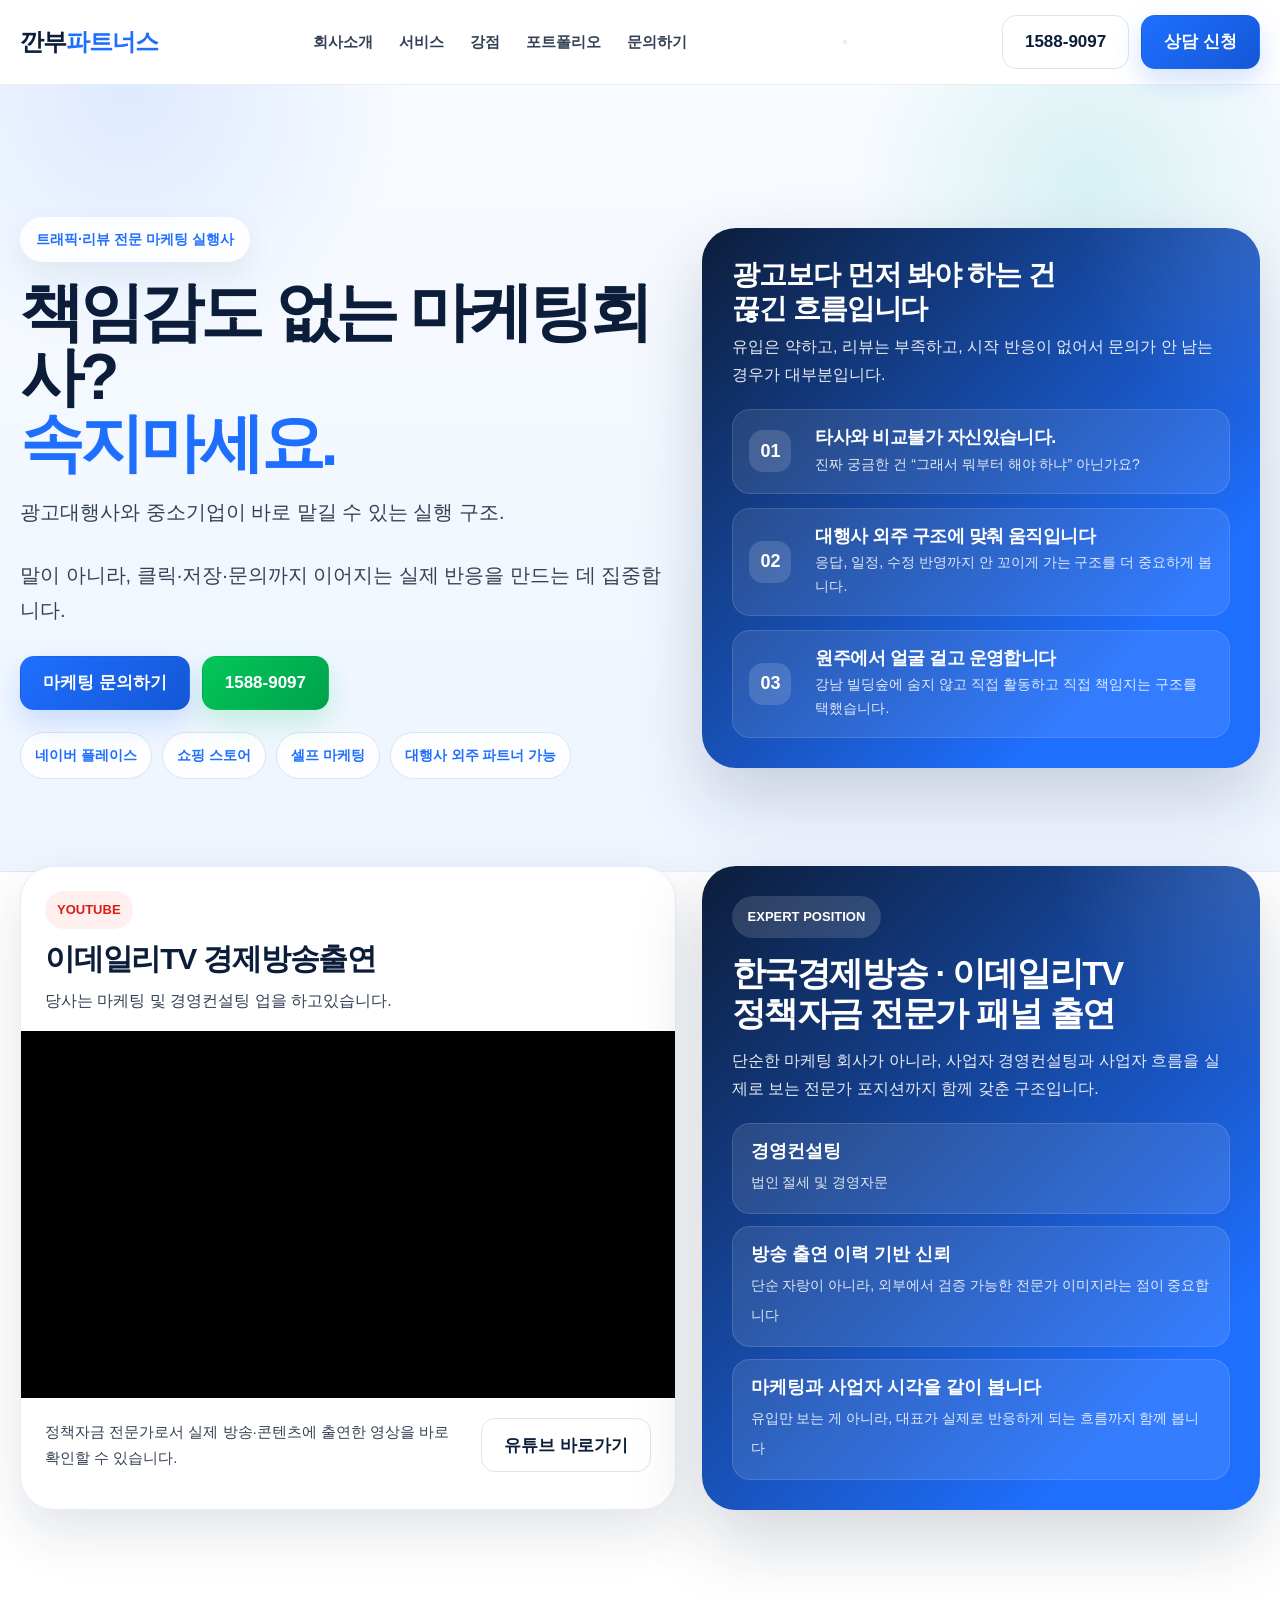
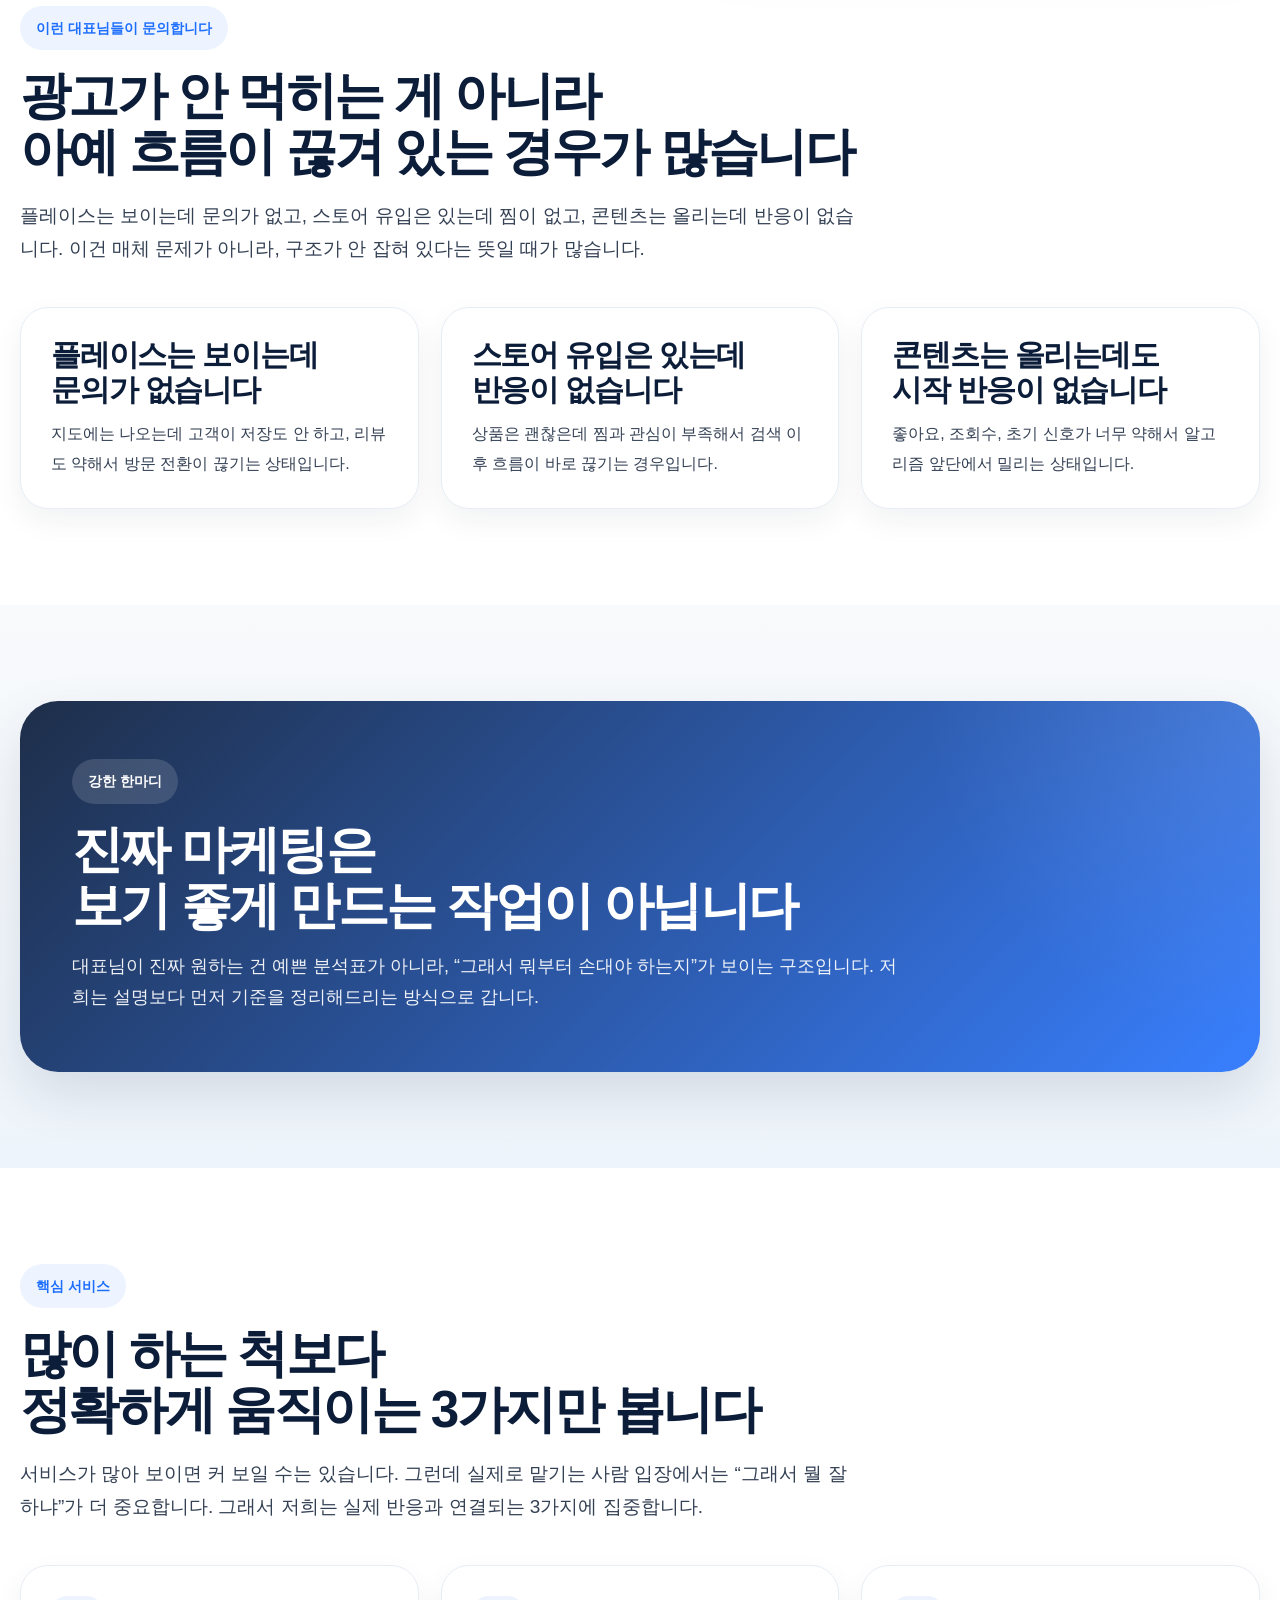
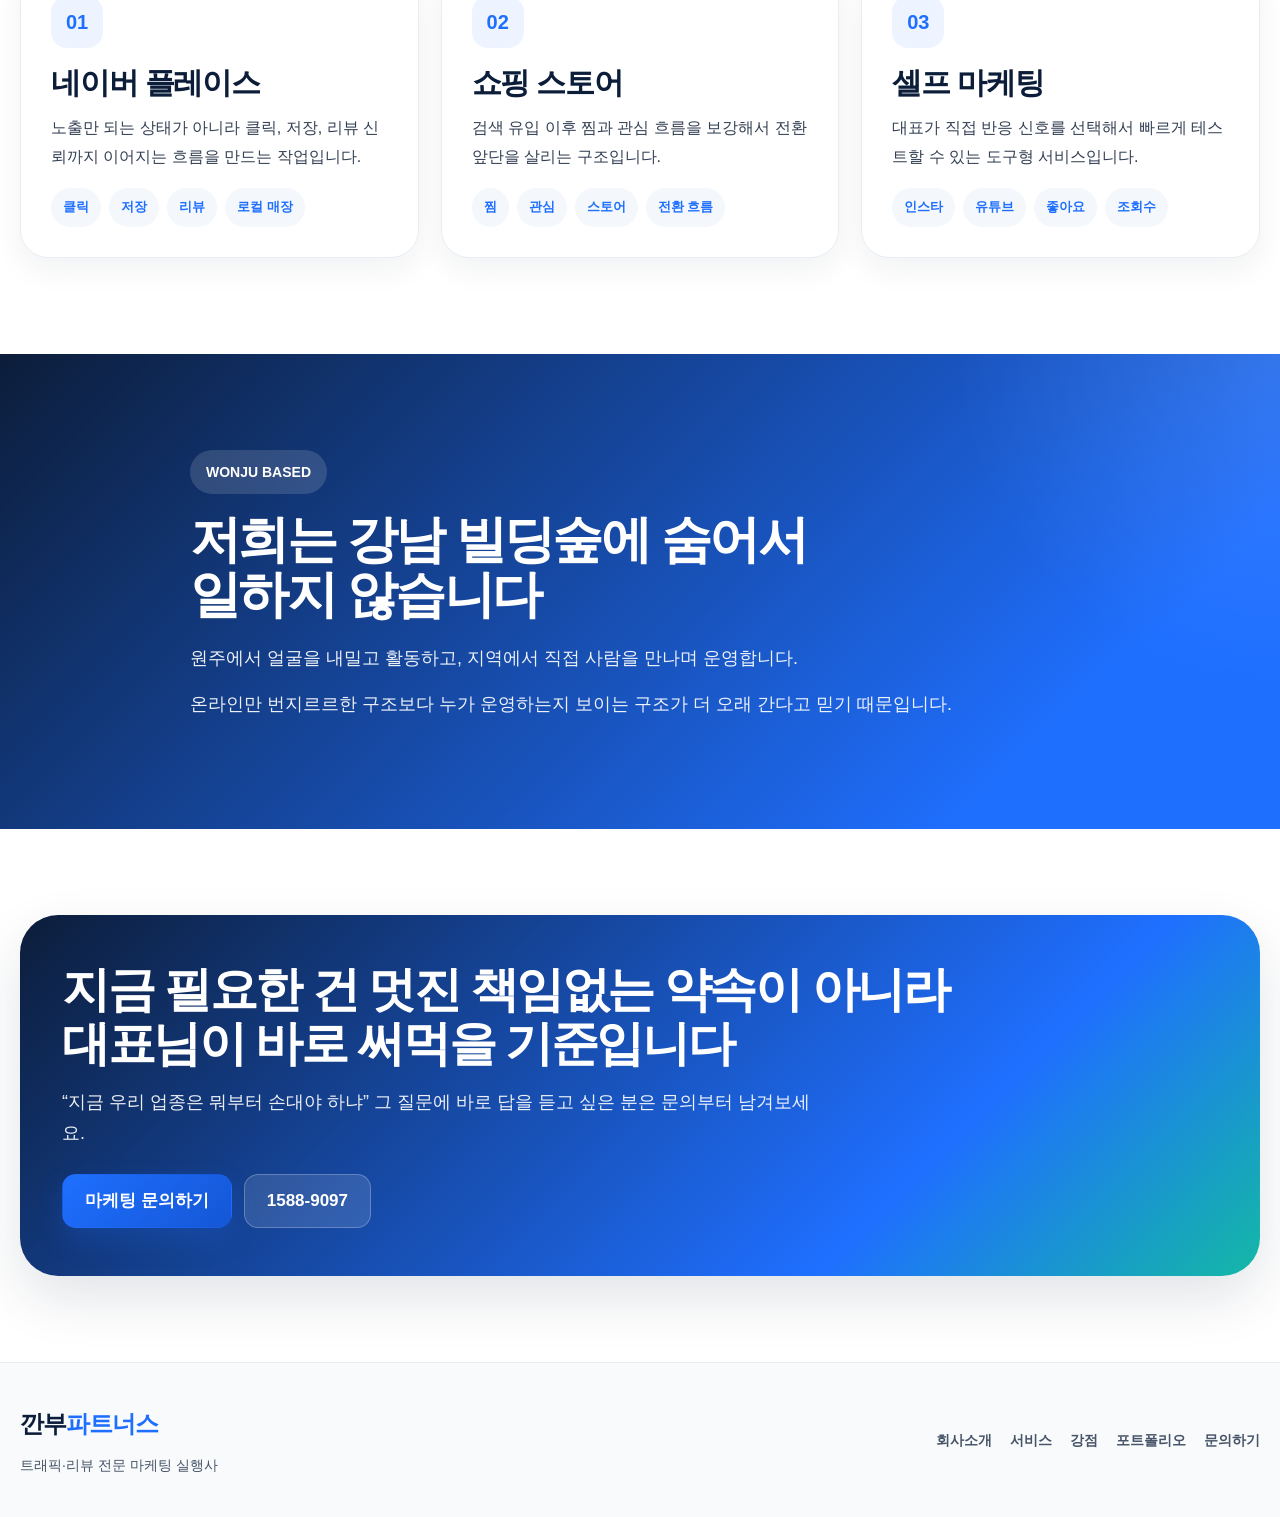
==== index.html @ fd315938 "Update index.html" ====
<!DOCTYPE html>
<html lang="ko">
<head>
  <meta charset="UTF-8" />
  <meta name="viewport" content="width=device-width, initial-scale=1.0" />
  <meta name="description" content="원주 마케팅 실행사, 네이버 플레이스, 스토어, 리뷰 전문">
  <meta name="keywords" content="원주마케팅, 플레이스마케팅, 리뷰마케팅">
<title>깐부파트너스 | 트래픽·리뷰 전문 마케팅 실행사</title>
  <meta name="description" content="대행사와 중소기업이 바로 맡길 수 있는 실행 중심 마케팅. 기업,병원 마케팅부터 네이버 플레이스, 쇼핑 스토어, 셀프 마케팅까지 실제 반응을 만드는 실행사." />
  <style>
    :root {
      --navy: #0c1d3a;
      --navy-2: #12284d;
      --blue: #1f6fff;
      --blue-dark: #1457d6;
      --green: #03c75a;
      --green-dark: #00a14b;
      --red: #ff3b30;
      --mint: #14b8a6;
      --amber: #f59e0b;
      --soft: #f7f8fa;
      --soft-blue: #eef5ff;
      --line: #e7edf5;
      --text: #111827;
      --sub: #344054;
      --white: #ffffff;
      --shadow-sm: 0 12px 30px rgba(12, 29, 58, 0.06);
      --shadow-md: 0 22px 54px rgba(12, 29, 58, 0.12);
      --shadow-lg: 0 30px 70px rgba(12, 29, 58, 0.18);
      --radius-sm: 16px;
      --radius-md: 24px;
      --radius-lg: 36px;
      --max: 1240px;
    }

    * {
      box-sizing: border-box;
      margin: 0;
      padding: 0;
    }

    html {
      scroll-behavior: smooth;
    }

    body {
      font-family: "Pretendard", "Noto Sans KR", Arial, sans-serif;
      color: var(--text);
      background: #fff;
      line-height: 1.75;
      font-size: 17px;
      -webkit-font-smoothing: antialiased;
    }

    a {
      color: inherit;
      text-decoration: none;
    }

    img {
      display: block;
      max-width: 100%;
    }

    .container {
      width: min(var(--max), calc(100% - 40px));
      margin: 0 auto;
    }

    .site-header {
      position: sticky;
      top: 0;
      z-index: 1000;
      background: rgba(255,255,255,0.88);
      backdrop-filter: blur(14px);
      border-bottom: 1px solid rgba(231,237,245,0.9);
      transition: box-shadow .2s ease, background .2s ease;
    }

    .site-header.scrolled {
      box-shadow: 0 8px 28px rgba(12,29,58,0.08);
      background: rgba(255,255,255,0.95);
    }

    .header-inner {
      min-height: 84px;
      display: flex;
      align-items: center;
      justify-content: space-between;
      gap: 20px;
    }

    .logo {
      font-size: 24px;
      font-weight: 900;
      letter-spacing: -0.04em;
      color: var(--navy);
      white-space: nowrap;
    }

    .logo span {
      color: var(--blue);
    }

    .nav-links {
      display: flex;
      align-items: center;
      gap: 26px;
      flex-wrap: wrap;
    }

    .nav-links a {
      font-size: 15px;
      font-weight: 800;
      color: #334155;
      transition: color .2s ease;
    }

    .nav-links a:hover,
    .nav-links a.active {
      color: var(--blue);
    }

    .header-actions {
      display: flex;
      align-items: center;
      gap: 12px;
      flex-wrap: wrap;
    }

    .btn {
      display: inline-flex;
      align-items: center;
      justify-content: center;
      min-height: 54px;
      padding: 0 22px;
      border-radius: 14px;
      font-weight: 900;
      border: 1px solid transparent;
      transition: transform .2s ease, box-shadow .2s ease, filter .2s ease;
      position: relative;
      overflow: hidden;
      white-space: nowrap;
      cursor: pointer;
    }

    .btn:hover {
      transform: translateY(-2px);
    }

    .btn::after {
      content: "";
      position: absolute;
      top: 0;
      left: -120%;
      width: 120%;
      height: 100%;
      background: linear-gradient(120deg, transparent, rgba(255,255,255,0.35), transparent);
      transition: left .6s ease;
    }

    .btn:hover::after {
      left: 120%;
    }

    .btn-primary {
      background: linear-gradient(135deg, var(--blue), var(--blue-dark));
      color: white;
      box-shadow: 0 12px 28px rgba(31,111,255,0.20);
    }

    .btn-outline {
      background: #fff;
      color: var(--navy);
      border: 1px solid #dbe4f0;
    }

    .btn-green {
      background: linear-gradient(135deg, var(--green), var(--green-dark));
      color: white;
      box-shadow: 0 12px 28px rgba(3,199,90,0.20);
    }

    .hero {
      position: relative;
      overflow: hidden;
      padding: 132px 0 92px;
      background:
        radial-gradient(circle at 85% 12%, rgba(20,184,166,0.14), transparent 18%),
        radial-gradient(circle at 10% 0%, rgba(31,111,255,0.12), transparent 20%),
        linear-gradient(180deg, #f8fbff 0%, #eef5ff 100%);
      border-bottom: 1px solid rgba(31,111,255,0.08);
    }

    .hero-grid {
      display: grid;
      grid-template-columns: 1.08fr 0.92fr;
      gap: 28px;
      align-items: center;
    }

    .hero-badge {
      display: inline-flex;
      align-items: center;
      padding: 10px 16px;
      border-radius: 999px;
      background: rgba(255,255,255,0.88);
      color: var(--blue);
      font-size: 14px;
      font-weight: 900;
      margin-bottom: 18px;
      box-shadow: var(--shadow-sm);
    }

    .hero h1 {
      font-size: clamp(44px, 5vw, 76px);
      line-height: 1.03;
      letter-spacing: -0.06em;
      color: var(--navy);
      margin-bottom: 18px;
    }

    .hero h1 span {
      color: var(--blue);
    }

    .hero p {
      font-size: 20px;
      color: var(--sub);
      max-width: 780px;
      margin-bottom: 28px;
    }

    .hero-actions {
      display: flex;
      gap: 12px;
      flex-wrap: wrap;
      margin-bottom: 22px;
    }

    .hero-tags {
      display: flex;
      flex-wrap: wrap;
      gap: 10px;
    }

    .hero-tags span {
      display: inline-flex;
      align-items: center;
      padding: 10px 14px;
      border-radius: 999px;
      background: rgba(255,255,255,0.86);
      border: 1px solid #dbe4f0;
      color: var(--blue);
      font-size: 14px;
      font-weight: 800;
    }

    .hero-panel {
      background: linear-gradient(135deg, #0c1d3a 0%, #1f6fff 78%);
      color: white;
      border-radius: 34px;
      padding: 30px;
      box-shadow: var(--shadow-lg);
      position: relative;
      overflow: hidden;
    }

    .hero-panel::after {
      content: "";
      position: absolute;
      inset: 0;
      background: radial-gradient(circle at 100% 0%, rgba(255,255,255,0.10), transparent 24%);
      pointer-events: none;
    }

    .hero-panel > * {
      position: relative;
      z-index: 1;
    }

    .hero-panel-top {
      margin-bottom: 20px;
    }

    .hero-panel-top strong {
      display: block;
      font-size: 28px;
      line-height: 1.2;
      letter-spacing: -0.04em;
      margin-bottom: 8px;
    }

    .hero-panel-top p {
      color: rgba(255,255,255,0.90);
      font-size: 16px;
      margin: 0;
    }

    .hero-panel-list {
      display: grid;
      gap: 14px;
    }

    .hero-panel-item {
      display: grid;
      grid-template-columns: 52px 1fr;
      gap: 14px;
      align-items: center;
      padding: 16px;
      border-radius: 18px;
      background: rgba(255,255,255,0.09);
      border: 1px solid rgba(255,255,255,0.12);
    }

    .hero-panel-num {
      width: 42px;
      height: 42px;
      display: grid;
      place-items: center;
      border-radius: 14px;
      background: rgba(255,255,255,0.14);
      color: white;
      font-weight: 900;
      font-size: 18px;
    }

    .hero-panel-item h3 {
      font-size: 18px;
      line-height: 1.25;
      color: white;
      margin-bottom: 4px;
      letter-spacing: -0.03em;
    }

    .hero-panel-item p {
      font-size: 14px;
      line-height: 1.7;
      color: rgba(255,255,255,0.86);
      margin: 0;
    }

    .video-section {
      padding: 28px 0 0;
      background: #fff;
    }

    .video-wrap {
      margin-top: -34px;
      display: grid;
      grid-template-columns: 1.08fr 0.92fr;
      gap: 26px;
      align-items: stretch;
    }

    .video-card {
      background: #fff;
      border: 1px solid var(--line);
      border-radius: 34px;
      overflow: hidden;
      box-shadow: var(--shadow-md);
    }

    .video-card-head {
      padding: 24px 24px 16px;
    }

    .video-card-head .mini-badge {
      display: inline-flex;
      align-items: center;
      padding: 8px 12px;
      border-radius: 999px;
      background: #ffefef;
      color: #d91f14;
      font-size: 13px;
      font-weight: 900;
      margin-bottom: 12px;
    }

    .video-card-head h2 {
      font-size: 30px;
      line-height: 1.18;
      letter-spacing: -0.04em;
      color: var(--navy);
      margin-bottom: 10px;
    }

    .video-card-head p {
      font-size: 16px;
      color: var(--sub);
    }

    .video-frame {
      position: relative;
      width: 100%;
      aspect-ratio: 16 / 9;
      background: #000;
    }

    .video-frame iframe {
      position: absolute;
      inset: 0;
      width: 100%;
      height: 100%;
    }

    .video-card-foot {
      padding: 20px 24px 26px;
      display: flex;
      justify-content: space-between;
      align-items: center;
      gap: 16px;
      flex-wrap: wrap;
    }

    .video-card-foot p {
      font-size: 15px;
      color: var(--sub);
      flex: 1;
      min-width: 220px;
    }

    .broadcast-card {
      background: linear-gradient(135deg, #0c1d3a 0%, #1f6fff 82%);
      color: white;
      border-radius: 34px;
      padding: 30px;
      box-shadow: var(--shadow-lg);
      position: relative;
      overflow: hidden;
    }

    .broadcast-card::after {
      content: "";
      position: absolute;
      inset: 0;
      background: radial-gradient(circle at 100% 0%, rgba(255,255,255,0.12), transparent 24%);
      pointer-events: none;
    }

    .broadcast-card > * {
      position: relative;
      z-index: 1;
    }

    .broadcast-chip {
      display: inline-flex;
      align-items: center;
      padding: 10px 16px;
      border-radius: 999px;
      background: rgba(255,255,255,0.14);
      color: white;
      font-size: 13px;
      font-weight: 900;
      margin-bottom: 16px;
      backdrop-filter: blur(8px);
    }

    .broadcast-card h3 {
      font-size: 34px;
      line-height: 1.15;
      letter-spacing: -0.04em;
      margin-bottom: 14px;
    }

    .broadcast-card p {
      font-size: 16px;
      color: rgba(255,255,255,0.90);
      margin-bottom: 18px;
    }

    .broadcast-points {
      display: grid;
      gap: 12px;
      margin-top: 20px;
    }

    .broadcast-point {
      padding: 16px 18px;
      border-radius: 18px;
      background: rgba(255,255,255,0.10);
      border: 1px solid rgba(255,255,255,0.12);
    }

    .broadcast-point strong {
      display: block;
      font-size: 18px;
      line-height: 1.3;
      margin-bottom: 4px;
    }

    .broadcast-point span {
      font-size: 14px;
      line-height: 1.7;
      color: rgba(255,255,255,0.86);
    }

    .section {
      padding: 96px 0;
    }

    .section-soft {
      background: linear-gradient(180deg, #f8fafc 0%, #eef4fb 100%);
    }

    .section-chip {
      display: inline-flex;
      align-items: center;
      padding: 10px 16px;
      border-radius: 999px;
      background: #eef4ff;
      color: var(--blue);
      font-size: 14px;
      font-weight: 900;
      margin-bottom: 18px;
    }

    .section-title {
      font-size: clamp(34px, 4vw, 56px);
      line-height: 1.1;
      letter-spacing: -0.05em;
      color: var(--navy);
      margin-bottom: 18px;
    }

    .section-sub {
      max-width: 840px;
      color: var(--sub);
      font-size: 19px;
      margin-bottom: 42px;
    }

    .hook-grid {
      display: grid;
      grid-template-columns: repeat(3, 1fr);
      gap: 22px;
    }

    .hook-card {
      background: #fff;
      border: 1px solid var(--line);
      border-radius: 28px;
      padding: 30px;
      box-shadow: var(--shadow-sm);
      transition: transform .3s ease, box-shadow .3s ease;
    }

    .hook-card:hover {
      transform: translateY(-8px);
      box-shadow: 0 24px 50px rgba(12,29,58,0.12);
    }

    .hook-card h3 {
      font-size: 30px;
      line-height: 1.15;
      letter-spacing: -0.04em;
      color: var(--navy);
      margin-bottom: 12px;
    }

    .hook-card p {
      color: var(--sub);
      font-size: 16px;
      line-height: 1.85;
    }

    .mid-banner {
      position: relative;
      overflow: hidden;
      border-radius: 38px;
      padding: 58px 52px;
      background:
        linear-gradient(135deg, rgba(12,29,58,0.92), rgba(31,111,255,0.88)),
        url('https://images.unsplash.com/photo-1520607162513-77705c0f0d4a?q=80&w=1800&auto=format&fit=crop') center/cover no-repeat;
      color: white;
      box-shadow: var(--shadow-md);
    }

    .mid-banner::after {
      content: "";
      position: absolute;
      inset: 0;
      background: radial-gradient(circle at 100% 0%, rgba(255,255,255,0.10), transparent 26%);
      pointer-events: none;
    }

    .mid-banner > * {
      position: relative;
      z-index: 1;
    }

    .mid-banner .section-chip {
      background: rgba(255,255,255,0.14);
      color: white;
      backdrop-filter: blur(8px);
    }

    .mid-banner h2 {
      font-size: clamp(34px, 4vw, 54px);
      line-height: 1.1;
      letter-spacing: -0.05em;
      margin-bottom: 16px;
    }

    .mid-banner p {
      max-width: 840px;
      color: rgba(255,255,255,0.92);
      font-size: 18px;
    }

    .service-overview {
      display: grid;
      grid-template-columns: repeat(3, 1fr);
      gap: 22px;
    }

    .service-card {
      background: #fff;
      border: 1px solid var(--line);
      border-radius: 28px;
      padding: 30px;
      box-shadow: var(--shadow-sm);
      transition: transform .3s ease, box-shadow .3s ease;
    }

    .service-card:hover {
      transform: translateY(-8px);
      box-shadow: 0 24px 50px rgba(12,29,58,0.12);
    }

    .service-num {
      width: 52px;
      height: 52px;
      display: grid;
      place-items: center;
      border-radius: 16px;
      background: #eef4ff;
      color: var(--blue);
      font-size: 20px;
      font-weight: 900;
      margin-bottom: 18px;
    }

    .service-card h3 {
      font-size: 30px;
      line-height: 1.15;
      letter-spacing: -0.04em;
      color: var(--navy);
      margin-bottom: 12px;
    }

    .service-card p {
      color: var(--sub);
      font-size: 16px;
      line-height: 1.85;
      margin-bottom: 16px;
    }

    .service-tags {
      display: flex;
      flex-wrap: wrap;
      gap: 8px;
    }

    .service-tags span {
      display: inline-flex;
      align-items: center;
      padding: 8px 12px;
      border-radius: 999px;
      background: #f4f7fb;
      color: var(--blue);
      font-size: 13px;
      font-weight: 800;
    }

    .origin-section {
      background: linear-gradient(135deg, #0c1d3a 0%, #1f6fff 82%);
      color: white;
      padding: 96px 0;
      position: relative;
      overflow: hidden;
    }

    .origin-section::after {
      content: "";
      position: absolute;
      inset: 0;
      background:
        radial-gradient(circle at 100% 0%, rgba(255,255,255,0.10), transparent 24%);
      pointer-events: none;
    }

    .origin-inner {
      position: relative;
      z-index: 1;
      max-width: 900px;
    }

    .origin-chip {
      display: inline-flex;
      align-items: center;
      padding: 10px 16px;
      border-radius: 999px;
      background: rgba(255,255,255,0.14);
      color: white;
      font-size: 14px;
      font-weight: 900;
      margin-bottom: 18px;
      backdrop-filter: blur(8px);
    }

    .origin-section h2 {
      font-size: clamp(36px, 4vw, 58px);
      line-height: 1.08;
      letter-spacing: -0.05em;
      margin-bottom: 18px;
    }

    .origin-section p {
      font-size: 18px;
      color: rgba(255,255,255,0.92);
      line-height: 1.9;
      margin-bottom: 12px;
    }

    .cta-band {
      padding: 86px 0;
    }

    .cta-box {
      border-radius: 38px;
      padding: 48px 42px;
      background: linear-gradient(135deg, #0c1d3a 0%, #1f6fff 72%, #14b8a6 100%);
      color: white;
      box-shadow: var(--shadow-md);
    }

    .cta-box h2 {
      font-size: clamp(32px, 4vw, 48px);
      line-height: 1.12;
      letter-spacing: -0.05em;
      margin-bottom: 16px;
    }

    .cta-box p {
      max-width: 760px;
      color: rgba(255,255,255,0.92);
      margin-bottom: 24px;
      font-size: 18px;
    }

    .cta-actions {
      display: flex;
      gap: 12px;
      flex-wrap: wrap;
    }

    .cta-actions .btn-outline {
      background: rgba(255,255,255,0.12);
      color: white;
      border-color: rgba(255,255,255,0.24);
    }

    .site-footer {
      padding: 40px 0;
      border-top: 1px solid var(--line);
      background: #f8fafc;
    }

    .footer-inner {
      display: flex;
      justify-content: space-between;
      gap: 24px;
      align-items: center;
      flex-wrap: wrap;
    }

    .footer-links {
      display: flex;
      gap: 18px;
      flex-wrap: wrap;
    }

    .footer-links a {
      font-size: 14px;
      font-weight: 800;
      color: #475467;
    }

    .reveal {
      opacity: 0;
      transform: translateY(34px);
      transition: opacity .8s ease, transform .8s ease;
    }

    .reveal.active {
      opacity: 1;
      transform: translateY(0);
    }

    @media (max-width: 980px) {
      .nav-links,
      .header-actions {
        display: none;
      }

      .hero-grid,
      .video-wrap,
      .hook-grid,
      .service-overview {
        grid-template-columns: 1fr;
      }

      .container {
        width: min(var(--max), calc(100% - 28px));
      }

      .hero {
        padding: 92px 0 72px;
      }

      .section {
        padding: 76px 0;
      }

      .mid-banner,
      .cta-box {
        padding: 36px 28px;
        border-radius: 28px;
      }

      .video-wrap {
        margin-top: -22px;
      }
    }

    @media (max-width: 768px) {
      body {
        font-size: 18px;
      }

      .hero h1 {
        font-size: 34px;
        line-height: 1.2;
      }

      .section-title,
      .mid-banner h2,
      .origin-section h2 {
        font-size: 28px;
        line-height: 1.2;
      }

      .section-sub,
      .hero p,
      .mid-banner p,
      .origin-section p {
        font-size: 17px;
      }

      .hero-actions,
      .cta-actions {
        flex-direction: column;
      }

      .btn {
        width: 100%;
      }
    }
  </style>
</head>
<body>
  <header class="site-header" id="siteHeader">
    <div class="container header-inner">
      <a href="https://gganbu-kpfc.github.io/marketing/index.html" class="logo">깐부<span>파트너스</span></a>

      <nav class="nav-links">
        <a href="https://gganbu-kpfc.github.io/marketing/about.html">회사소개</a>
        <a href="https://gganbu-kpfc.github.io/marketing/services.html">서비스</a>
        <a href="https://gganbu-kpfc.github.io/marketing/strength.html">강점</a>
        <a href="https://gganbu-kpfc.github.io/marketing/portfolio.html">포트폴리오</a>
        <a href="https://gganbu-kpfc.github.io/marketing/contact.html">문의하기</a>
      </nav>
<button class="mobile-menu-btn" id="mobileMenuBtn" aria-label="모바일 메뉴 열기">
  <span></span>
  <span></span>
  <span></span>
</button>
      <div class="header-actions">
        <a href="tel:1588-9097" class="btn btn-outline">1588-9097</a>
        <a href="https://gganbu-kpfc.github.io/marketing/contact.html" class="btn btn-primary">상담 신청</a>
      </div>
    </div>
  </header>

  <main>
    <!-- hero -->
    <section class="hero">
      <div class="container hero-grid">
        <div class="reveal">
          <span class="hero-badge">트래픽·리뷰 전문 마케팅 실행사</span>
          <h1>
            책임감도 없는 마케팅회사?<br />
            <span>속지마세요.</span>
          </h1>
          <p>
            광고대행사와 중소기업이 바로 맡길 수 있는 실행 구조. 
            <p>
            말이 아니라, 클릭·저장·문의까지 이어지는 실제 반응을 만드는 데 집중합니다.
          </p>

          <div class="hero-actions">
            <a href="https://gganbu-kpfc.github.io/marketing/contact.html" class="btn btn-primary"> 마케팅 문의하기</a>
            <a href="tel:1588-9097" class="btn btn-green">1588-9097</a>
          </div>

          <div class="hero-tags">
            <span>네이버 플레이스</span>
            <span>쇼핑 스토어</span>
            <span>셀프 마케팅</span>
            <span>대행사 외주 파트너 가능</span>
          </div>
        </div>

        <div class="hero-panel reveal">
          <div class="hero-panel-top">
            <strong>광고보다 먼저 봐야 하는 건<br />끊긴 흐름입니다</strong>
            <p>유입은 약하고, 리뷰는 부족하고, 시작 반응이 없어서 문의가 안 남는 경우가 대부분입니다.</p>
          </div>

          <div class="hero-panel-list">
            <div class="hero-panel-item">
              <div class="hero-panel-num">01</div>
              <div>
                <h3> 타사와 비교불가 자신있습니다.</h3>
                <p>진짜 궁금한 건 “그래서 뭐부터 해야 하냐” 아닌가요?</p>
              </div>
            </div>

            <div class="hero-panel-item">
              <div class="hero-panel-num">02</div>
              <div>
                <h3>대행사 외주 구조에 맞춰 움직입니다</h3>
                <p>응답, 일정, 수정 반영까지 안 꼬이게 가는 구조를 더 중요하게 봅니다.</p>
              </div>
            </div>

            <div class="hero-panel-item">
              <div class="hero-panel-num">03</div>
              <div>
                <h3>원주에서 얼굴 걸고 운영합니다</h3>
                <p>강남 빌딩숲에 숨지 않고 직접 활동하고 직접 책임지는 구조를 택했습니다.</p>
              </div>
            </div>
          </div>
        </div>
      </div>
    </section>

    <!-- video section -->
    <section class="video-section">
      <div class="container video-wrap">
        <div class="video-card reveal">
          <div class="video-card-head">
            <span class="mini-badge">YOUTUBE</span>
            <h2>이데일리TV 경제방송출연</h2>
            <p>당사는 마케팅 및 경영컨설팅 업을 하고있습니다.</p>
          </div>

          <div class="video-frame">
            <iframe
              src="https://www.youtube.com/embed/sMQfb_6Okrk?autoplay=1&mute=1&loop=1&playlist=sMQfb_6Okrk&controls=1&rel=0"
              title="정책자금 전문가 영상"
              frameborder="0"
              allow="accelerometer; autoplay; clipboard-write; encrypted-media; gyroscope; picture-in-picture; web-share"
              allowfullscreen>
            </iframe>
          </div>

          <div class="video-card-foot">
            <p>정책자금 전문가로서 실제 방송·콘텐츠에 출연한 영상을 바로 확인할 수 있습니다.</p>
            <a href="https://youtu.be/sMQfb_6Okrk?si=cfpyK14fq3tJu5MR" target="_blank" class="btn btn-outline">유튜브 바로가기</a>
          </div>
        </div>

        <div class="broadcast-card reveal">
          <span class="broadcast-chip">EXPERT POSITION</span>
          <h3>한국경제방송 · 이데일리TV<br />정책자금 전문가 패널 출연</h3>
          <p>
            단순한 마케팅 회사가 아니라,  
            사업자 경영컨설팅과 사업자 흐름을 실제로 보는 전문가 포지션까지 함께 갖춘 구조입니다.
          </p>

          <div class="broadcast-points">
            <div class="broadcast-point">
              <strong>경영컨설팅</strong>
              <span>법인 절세 및 경영자문</span>
            </div>

            <div class="broadcast-point">
              <strong>방송 출연 이력 기반 신뢰</strong>
              <span>단순 자랑이 아니라, 외부에서 검증 가능한 전문가 이미지라는 점이 중요합니다</span>
            </div>

            <div class="broadcast-point">
              <strong>마케팅과 사업자 시각을 같이 봅니다</strong>
              <span>유입만 보는 게 아니라, 대표가 실제로 반응하게 되는 흐름까지 함께 봅니다</span>
            </div>
          </div>
        </div>
      </div>
    </section>

    <!-- hook section -->
    <section class="section">
      <div class="container">
        <span class="section-chip reveal">이런 대표님들이 문의합니다</span>
        <h2 class="section-title reveal">광고가 안 먹히는 게 아니라<br />아예 흐름이 끊겨 있는 경우가 많습니다</h2>
        <p class="section-sub reveal">
          플레이스는 보이는데 문의가 없고, 스토어 유입은 있는데 찜이 없고, 콘텐츠는 올리는데 반응이 없습니다.  
          이건 매체 문제가 아니라, 구조가 안 잡혀 있다는 뜻일 때가 많습니다.
        </p>

        <div class="hook-grid">
          <article class="hook-card reveal">
            <h3>플레이스는 보이는데<br />문의가 없습니다</h3>
            <p>지도에는 나오는데 고객이 저장도 안 하고, 리뷰도 약해서 방문 전환이 끊기는 상태입니다.</p>
          </article>

          <article class="hook-card reveal">
            <h3>스토어 유입은 있는데<br />반응이 없습니다</h3>
            <p>상품은 괜찮은데 찜과 관심이 부족해서 검색 이후 흐름이 바로 끊기는 경우입니다.</p>
          </article>

          <article class="hook-card reveal">
            <h3>콘텐츠는 올리는데도<br />시작 반응이 없습니다</h3>
            <p>좋아요, 조회수, 초기 신호가 너무 약해서 알고리즘 앞단에서 밀리는 상태입니다.</p>
          </article>
        </div>
      </div>
    </section>

    <!-- mid banner -->
    <section class="section-soft section">
      <div class="container">
        <div class="mid-banner reveal">
          <span class="section-chip">강한 한마디</span>
          <h2>진짜 마케팅은<br />보기 좋게 만드는 작업이 아닙니다</h2>
          <p>
            대표님이 진짜 원하는 건 예쁜 분석표가 아니라,  
            “그래서 뭐부터 손대야 하는지”가 보이는 구조입니다.  
            저희는 설명보다 먼저 기준을 정리해드리는 방식으로 갑니다.
          </p>
        </div>
      </div>
    </section>

    <!-- services -->
    <section class="section">
      <div class="container">
        <span class="section-chip reveal">핵심 서비스</span>
        <h2 class="section-title reveal">많이 하는 척보다<br />정확하게 움직이는 3가지만 봅니다</h2>
        <p class="section-sub reveal">
          서비스가 많아 보이면 커 보일 수는 있습니다.  
          그런데 실제로 맡기는 사람 입장에서는 “그래서 뭘 잘하냐”가 더 중요합니다.  
          그래서 저희는 실제 반응과 연결되는 3가지에 집중합니다.
        </p>

        <div class="service-overview">
          <article class="service-card reveal">
            <div class="service-num">01</div>
            <h3>네이버 플레이스</h3>
            <p>노출만 되는 상태가 아니라 클릭, 저장, 리뷰 신뢰까지 이어지는 흐름을 만드는 작업입니다.</p>
            <div class="service-tags">
              <span>클릭</span>
              <span>저장</span>
              <span>리뷰</span>
              <span>로컬 매장</span>
            </div>
          </article>

          <article class="service-card reveal">
            <div class="service-num">02</div>
            <h3>쇼핑 스토어</h3>
            <p>검색 유입 이후 찜과 관심 흐름을 보강해서 전환 앞단을 살리는 구조입니다.</p>
            <div class="service-tags">
              <span>찜</span>
              <span>관심</span>
              <span>스토어</span>
              <span>전환 흐름</span>
            </div>
          </article>

          <article class="service-card reveal">
            <div class="service-num">03</div>
            <h3>셀프 마케팅</h3>
            <p>대표가 직접 반응 신호를 선택해서 빠르게 테스트할 수 있는 도구형 서비스입니다.</p>
            <div class="service-tags">
              <span>인스타</span>
              <span>유튜브</span>
              <span>좋아요</span>
              <span>조회수</span>
            </div>
          </article>
        </div>
      </div>
    </section>

    <!-- origin -->
    <section class="origin-section">
      <div class="container origin-inner">
        <span class="origin-chip reveal">WONJU BASED</span>
        <h2 class="reveal">저희는 강남 빌딩숲에 숨어서<br />일하지 않습니다</h2>
        <p class="reveal">
          원주에서 얼굴을 내밀고 활동하고,  
          지역에서 직접 사람을 만나며 운영합니다.
        </p>
        <p class="reveal">
          온라인만 번지르르한 구조보다  
          누가 운영하는지 보이는 구조가 더 오래 간다고 믿기 때문입니다.
        </p>
      </div>
    </section>

    <!-- CTA -->
    <section class="cta-band">
      <div class="container">
        <div class="cta-box reveal">
          <h2>지금 필요한 건 멋진 책임없는 약속이 아니라<br />대표님이 바로 써먹을 기준입니다</h2>
          <p>
            “지금 우리 업종은 뭐부터 손대야 하냐”  
            그 질문에 바로 답을 듣고 싶은 분은 문의부터 남겨보세요.
          </p>

          <div class="cta-actions">
            <a href="https://gganbu-kpfc.github.io/marketing/contact.html" class="btn btn-primary">마케팅 문의하기</a>
            <a href="tel:1588-9097" class="btn btn-outline">1588-9097</a>
          </div>
        </div>
      </div>
    </section>
  </main>

  <footer class="site-footer">
    <div class="container footer-inner">
      <div>
        <a href="https://gganbu-kpfc.github.io/marketing/index.html" class="logo">깐부<span>파트너스</span></a>
        <p style="color:#475467; font-size:14px; margin-top:8px;">트래픽·리뷰 전문 마케팅 실행사</p>
      </div>

      <div class="footer-links">
        <a href="https://gganbu-kpfc.github.io/marketing/about.html">회사소개</a>
        <a href="https://gganbu-kpfc.github.io/marketing/services.html">서비스</a>
        <a href="https://gganbu-kpfc.github.io/marketing/strength.html">강점</a>
        <a href="https://gganbu-kpfc.github.io/marketing/portfolio.html">포트폴리오</a>
        <a href="https://gganbu-kpfc.github.io/marketing/contact.html">문의하기</a>
      </div>
    </div>
  </footer>

  <script>
    const reveals = document.querySelectorAll('.reveal');
    const siteHeader = document.getElementById('siteHeader');

    function revealOnScroll() {
      const trigger = window.innerHeight * 0.88;

      reveals.forEach(el => {
        const top = el.getBoundingClientRect().top;
        if (top < trigger) {
          el.classList.add('active');
        }
      });
    }

    function updateHeader() {
      if (siteHeader) {
        if (window.scrollY > 8) {
          siteHeader.classList.add('scrolled');
        } else {
          siteHeader.classList.remove('scrolled');
        }
      }
    }

    window.addEventListener('scroll', revealOnScroll);
    window.addEventListener('scroll', updateHeader);
    window.addEventListener('load', revealOnScroll);
    window.addEventListener('load', updateHeader);
  </script>
</body>
</html>
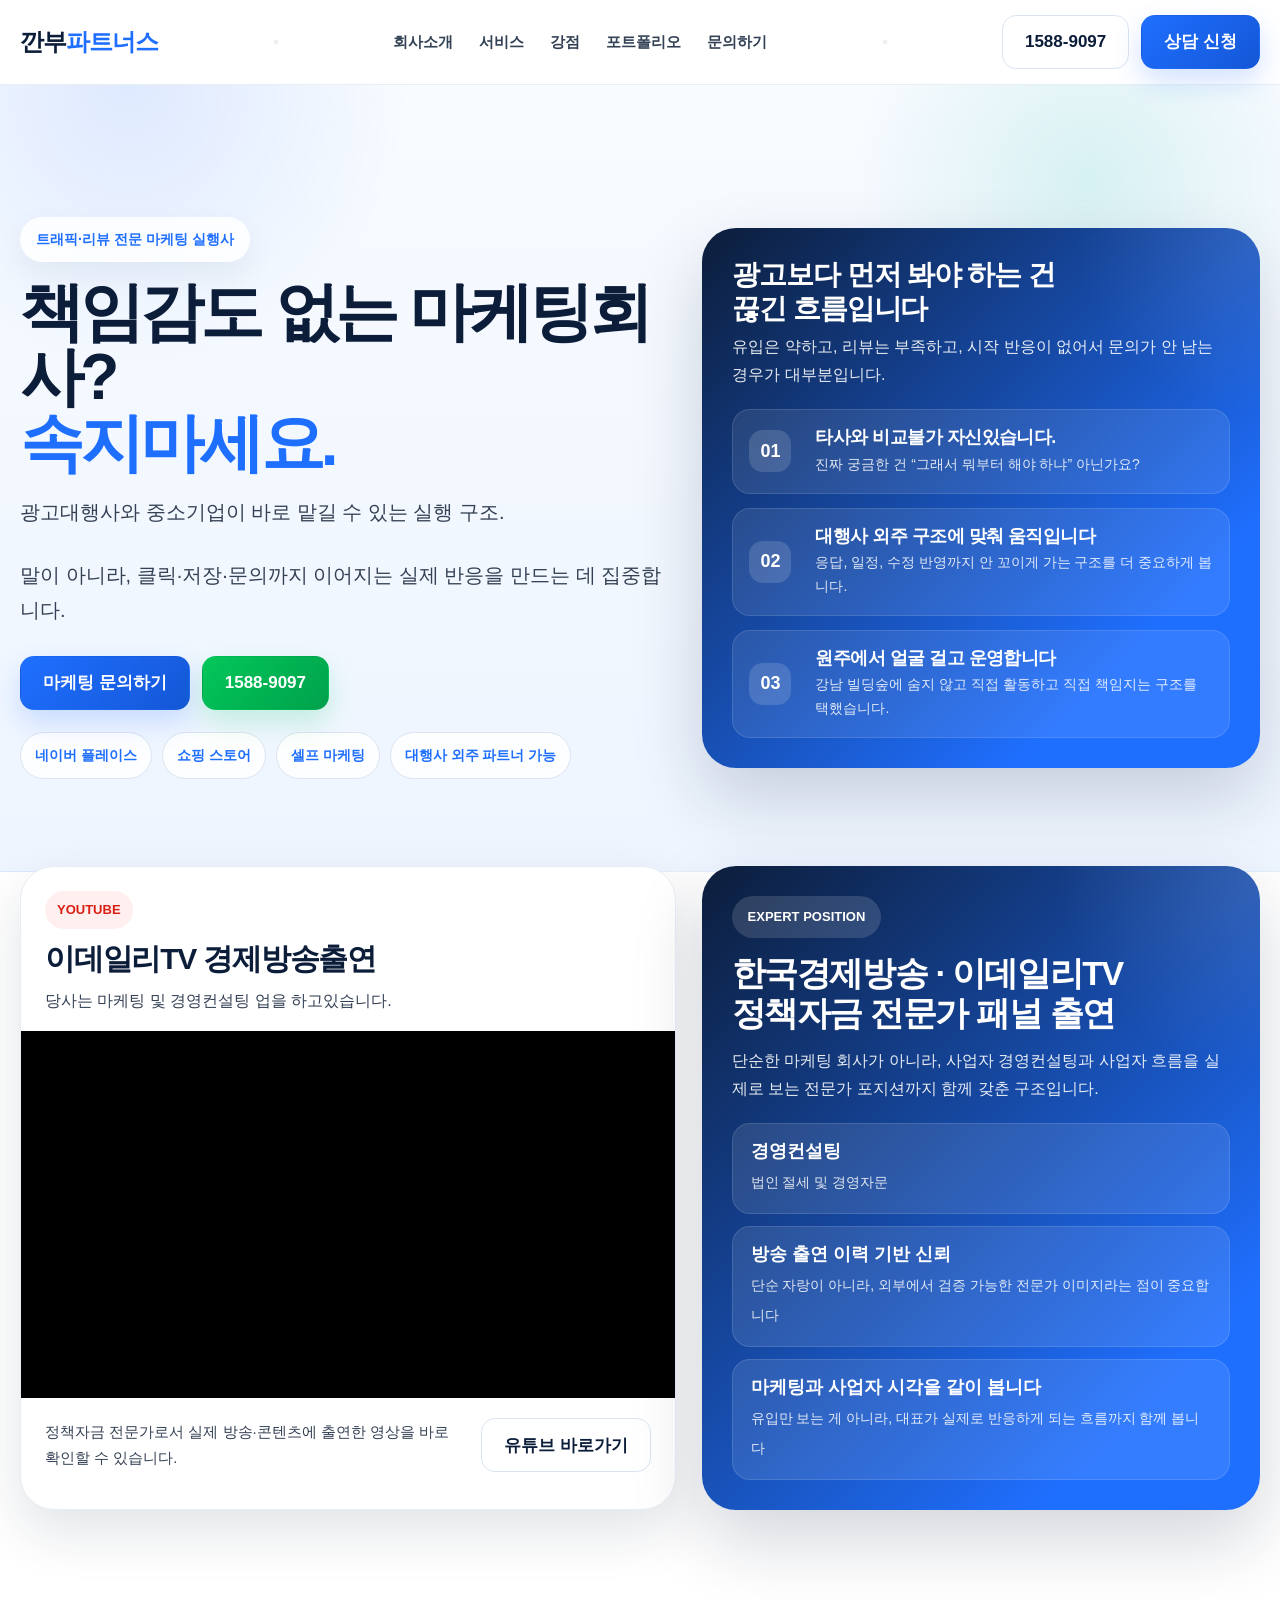
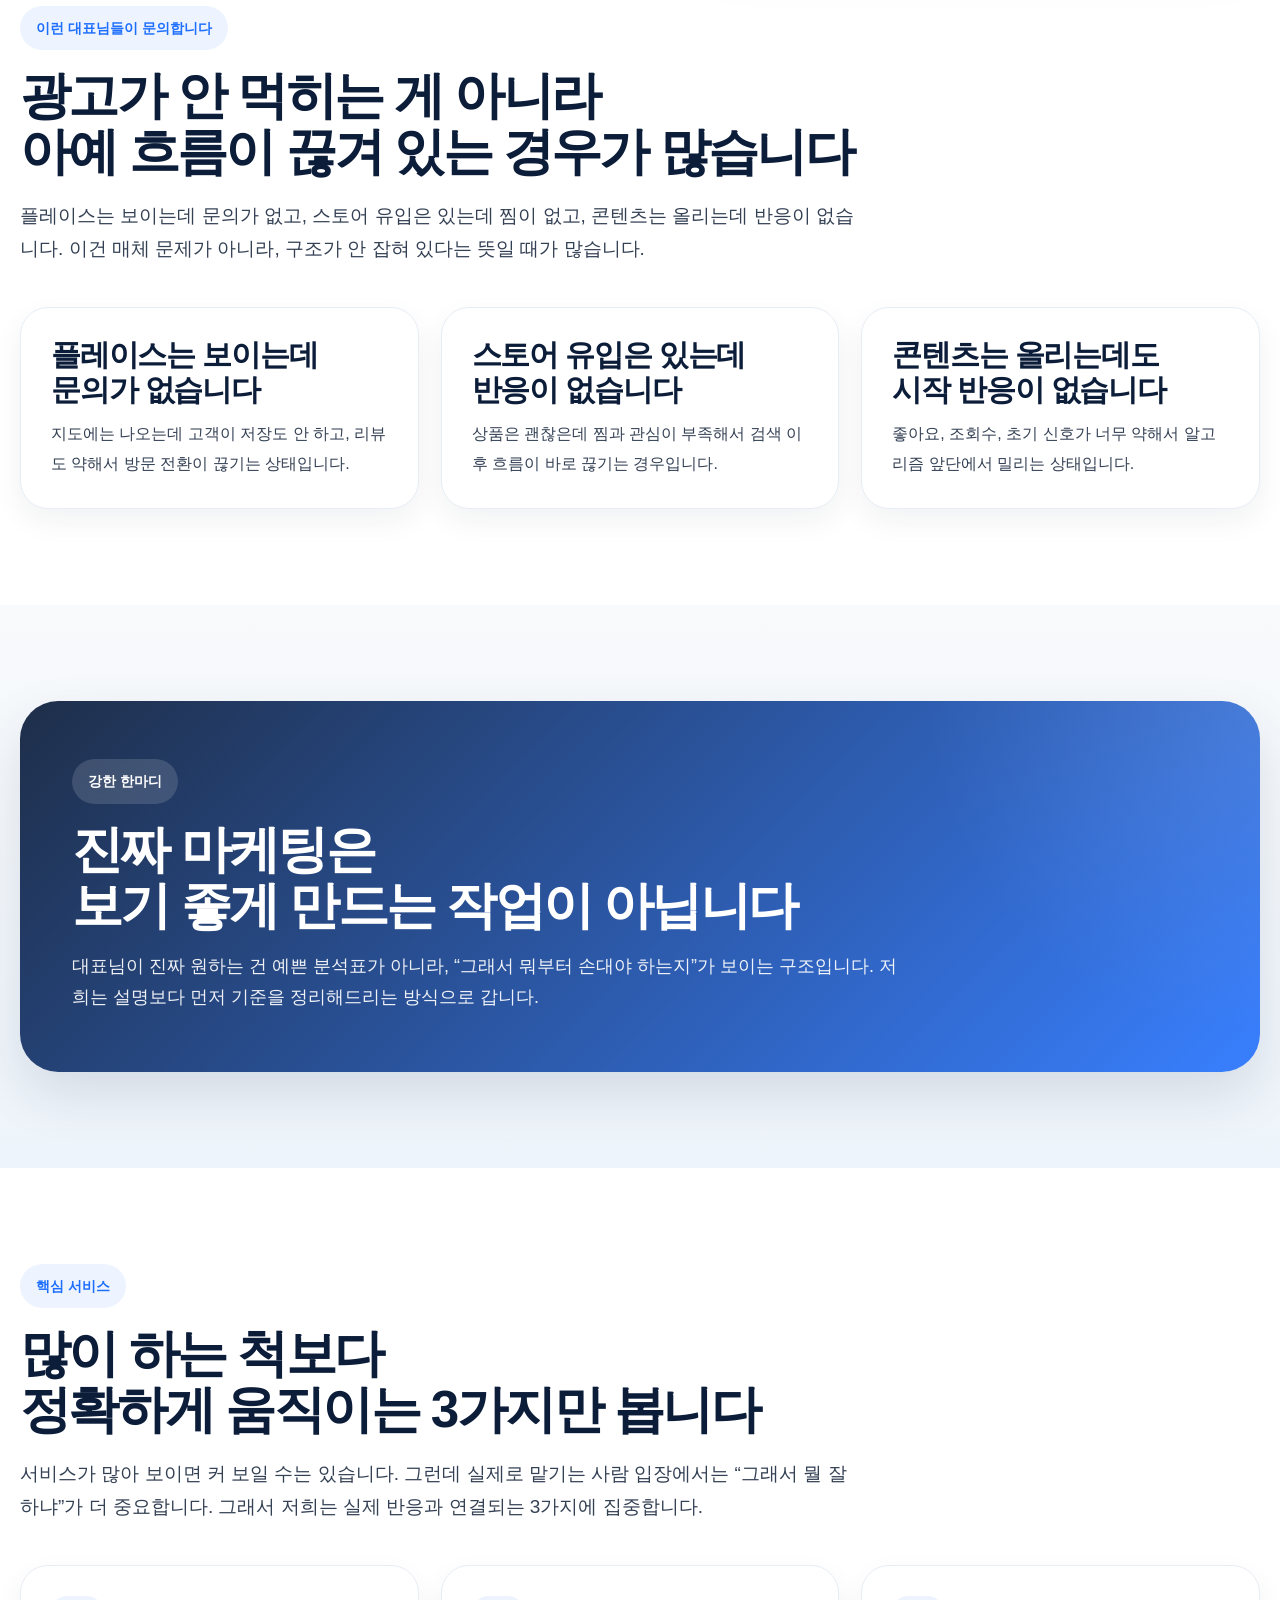
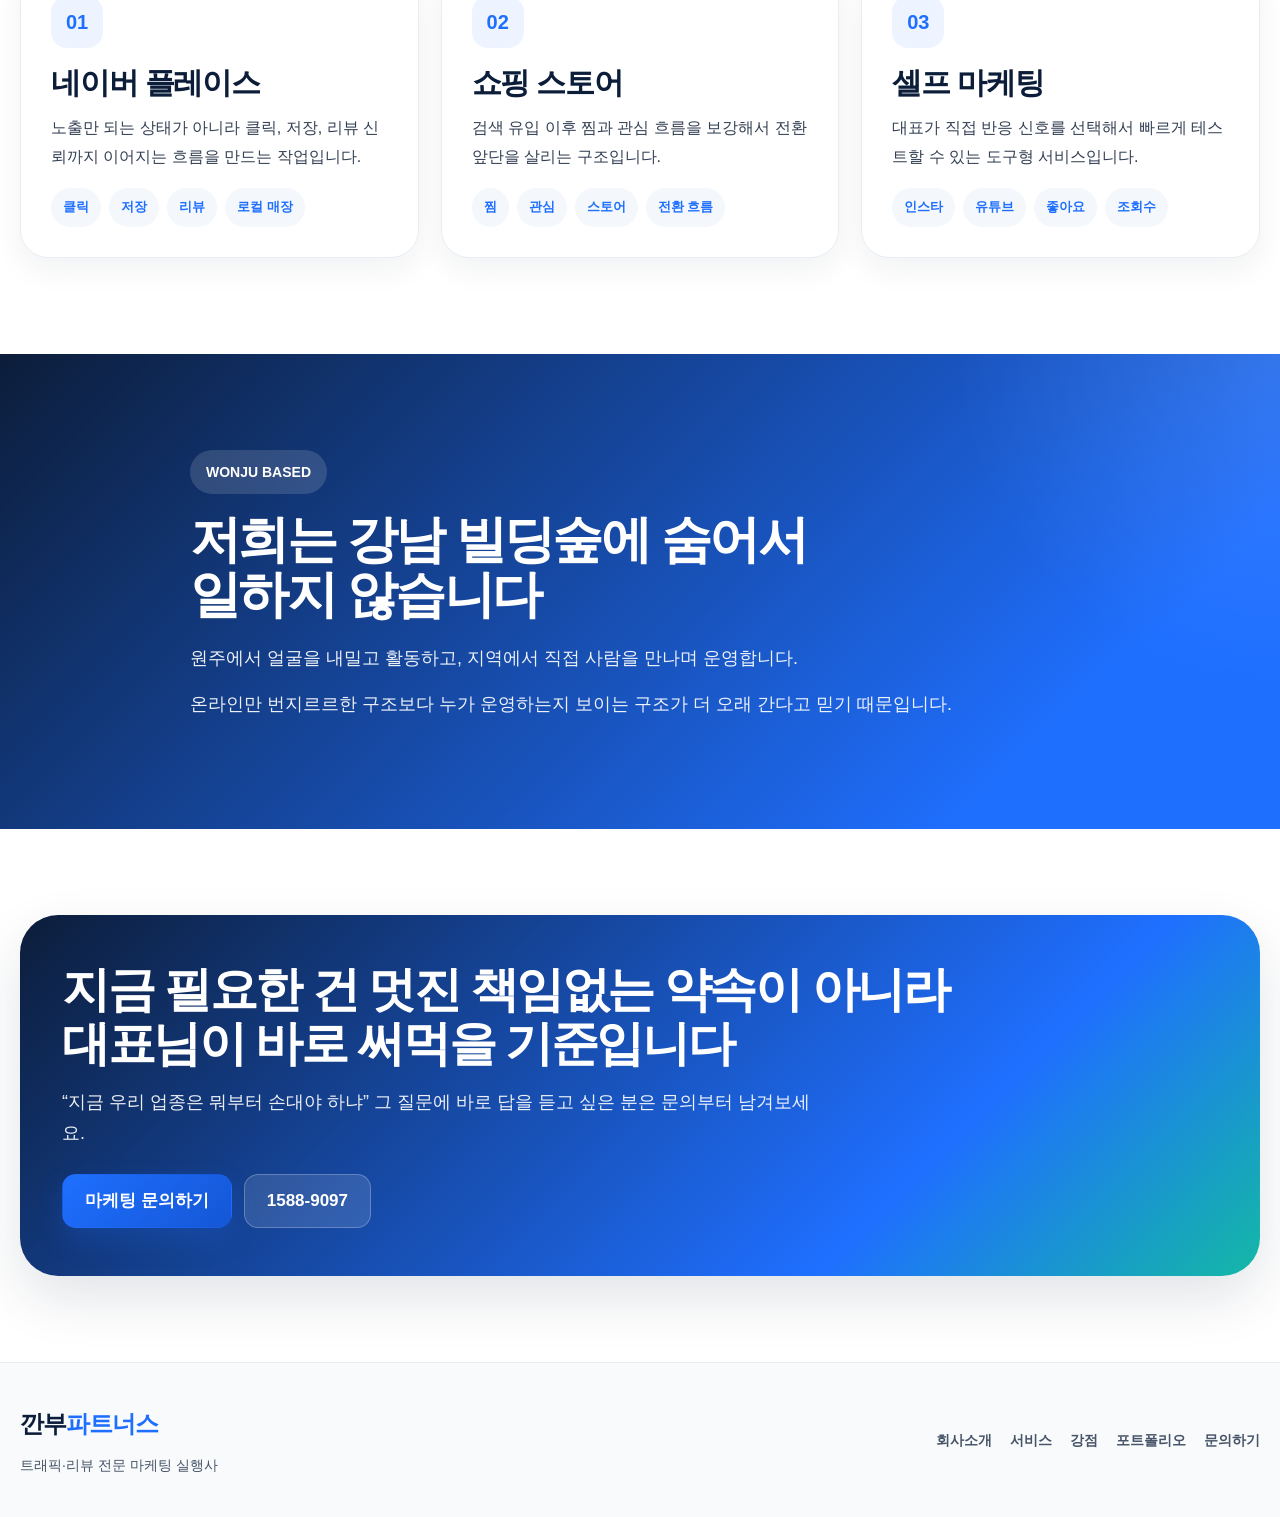
==== commit c94feabb: "Update index.html" ====
--- a/index.html
+++ b/index.html
@@ -68,28 +68,64 @@
     }
 
     .site-header {
-      position: sticky;
-      top: 0;
-      z-index: 1000;
-      background: rgba(255,255,255,0.88);
-      backdrop-filter: blur(14px);
-      border-bottom: 1px solid rgba(231,237,245,0.9);
-      transition: box-shadow .2s ease, background .2s ease;
-    }
-
-    .site-header.scrolled {
-      box-shadow: 0 8px 28px rgba(12,29,58,0.08);
-      background: rgba(255,255,255,0.95);
-    }
-
-    .header-inner {
-      min-height: 84px;
-      display: flex;
-      align-items: center;
-      justify-content: space-between;
-      gap: 20px;
-    }
-
+  position: sticky;
+  top: 0;
+  z-index: 1000;
+  background: rgba(255,255,255,0.88);
+  backdrop-filter: blur(14px);
+  border-bottom: 1px solid rgba(231,237,245,0.9);
+  transition: box-shadow .2s ease, background .2s ease;
+}
+
+.site-header.scrolled {
+  box-shadow: 0 8px 28px rgba(12,29,58,0.08);
+  background: rgba(255,255,255,0.95);
+}
+
+.header-inner {
+  min-height: 84px;
+  display: flex;
+  align-items: center;
+  justify-content: space-between;
+  gap: 20px;
+}
+
+/* 여기부터 새로 추가 */
+.menu-toggle {
+  display: none;
+  border: 0;
+  background: transparent;
+  font-size: 28px;
+  line-height: 1;
+  cursor: pointer;
+  color: #0f172a;
+}
+
+@media (max-width: 991px) {
+  .menu-toggle {
+    display: block;
+  }
+
+  .main-nav {
+    display: none;
+    position: absolute;
+    top: 84px;
+    left: 16px;
+    right: 16px;
+    background: #ffffff;
+    border-radius: 16px;
+    padding: 16px;
+    box-shadow: 0 12px 32px rgba(15, 23, 42, 0.12);
+    flex-direction: column;
+    gap: 14px;
+    z-index: 999;
+  }
+
+  .main-nav.open {
+    display: flex;
+  }
+}
+    
     .logo {
       font-size: 24px;
       font-weight: 900;
@@ -873,8 +909,13 @@
   <header class="site-header" id="siteHeader">
     <div class="container header-inner">
       <a href="https://gganbu-kpfc.github.io/marketing/index.html" class="logo">깐부<span>파트너스</span></a>
-
+<button class="mobile-menu-btn" id="mobileMenuBtn" aria-label="모바일 메뉴 열기">
+  <span></span>
+  <span></span>
+  <span></span>
+</button>
       <nav class="nav-links">
+        
         <a href="https://gganbu-kpfc.github.io/marketing/about.html">회사소개</a>
         <a href="https://gganbu-kpfc.github.io/marketing/services.html">서비스</a>
         <a href="https://gganbu-kpfc.github.io/marketing/strength.html">강점</a>
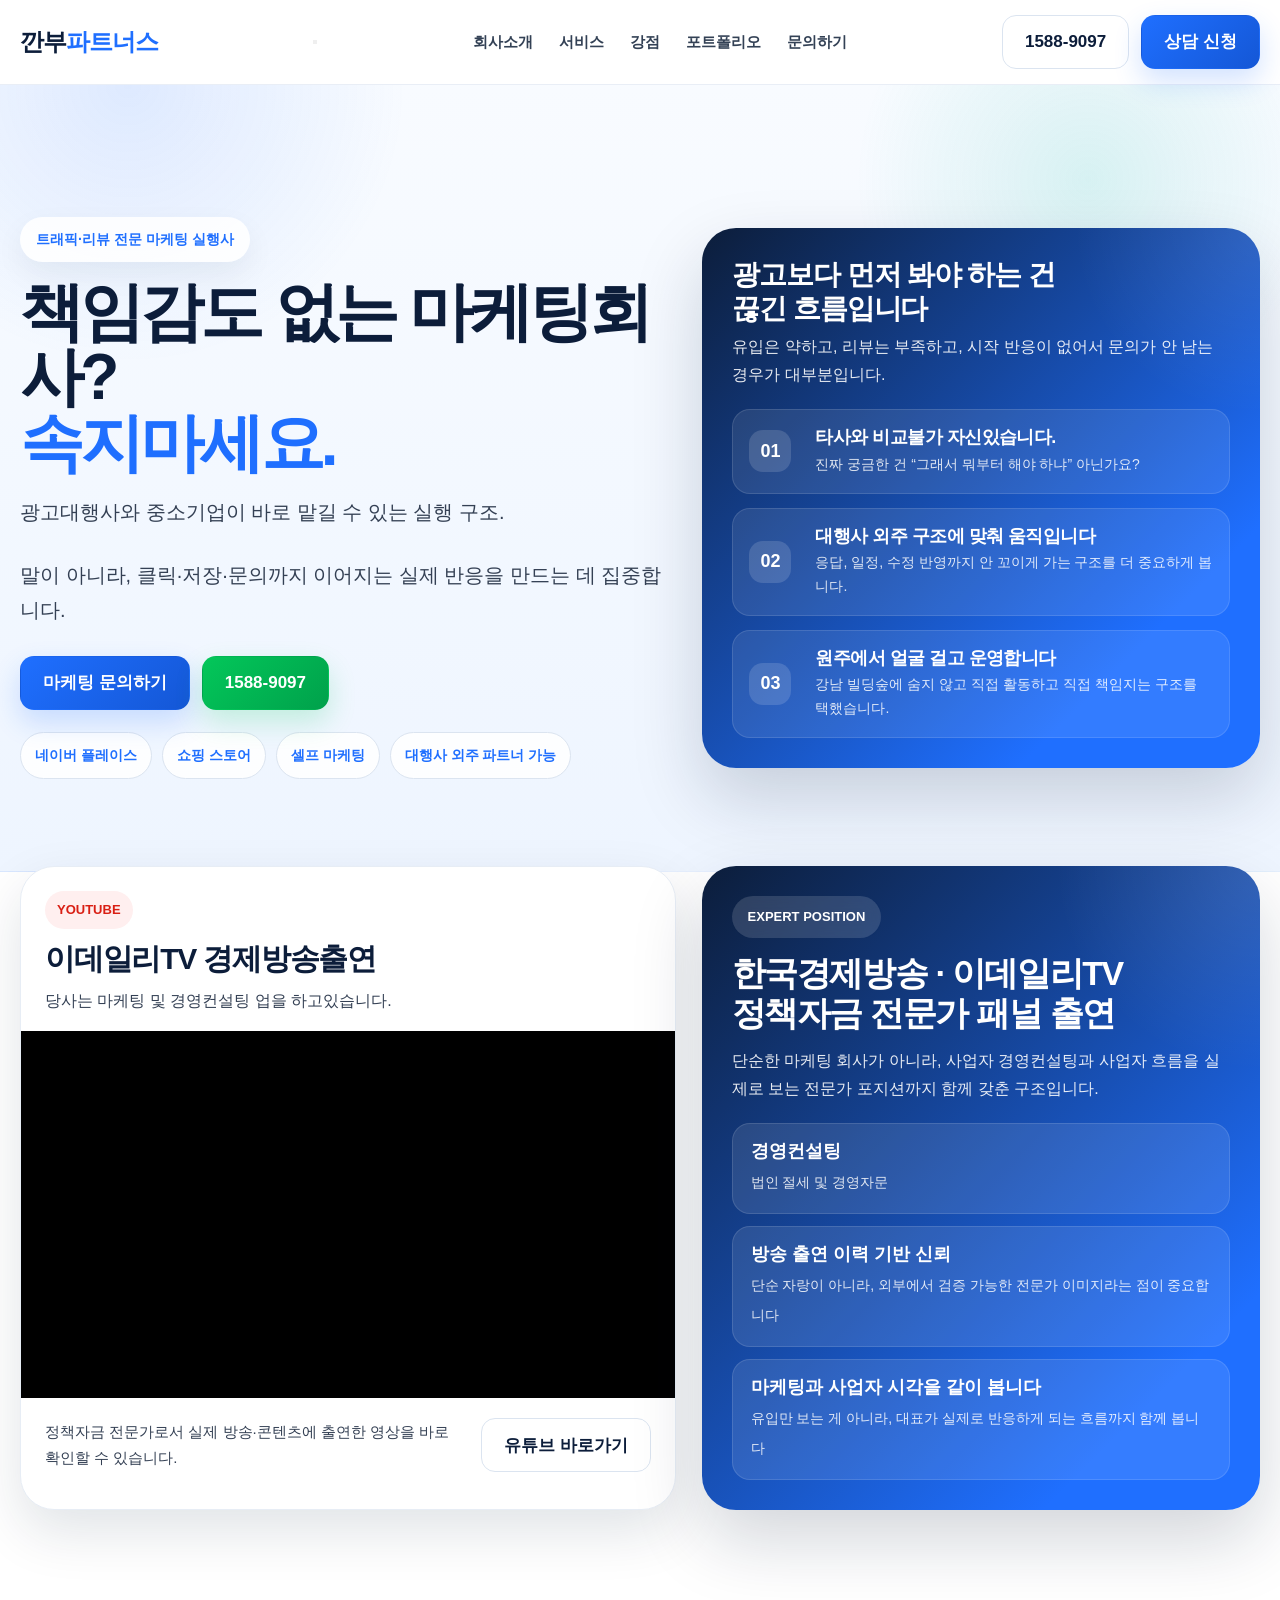
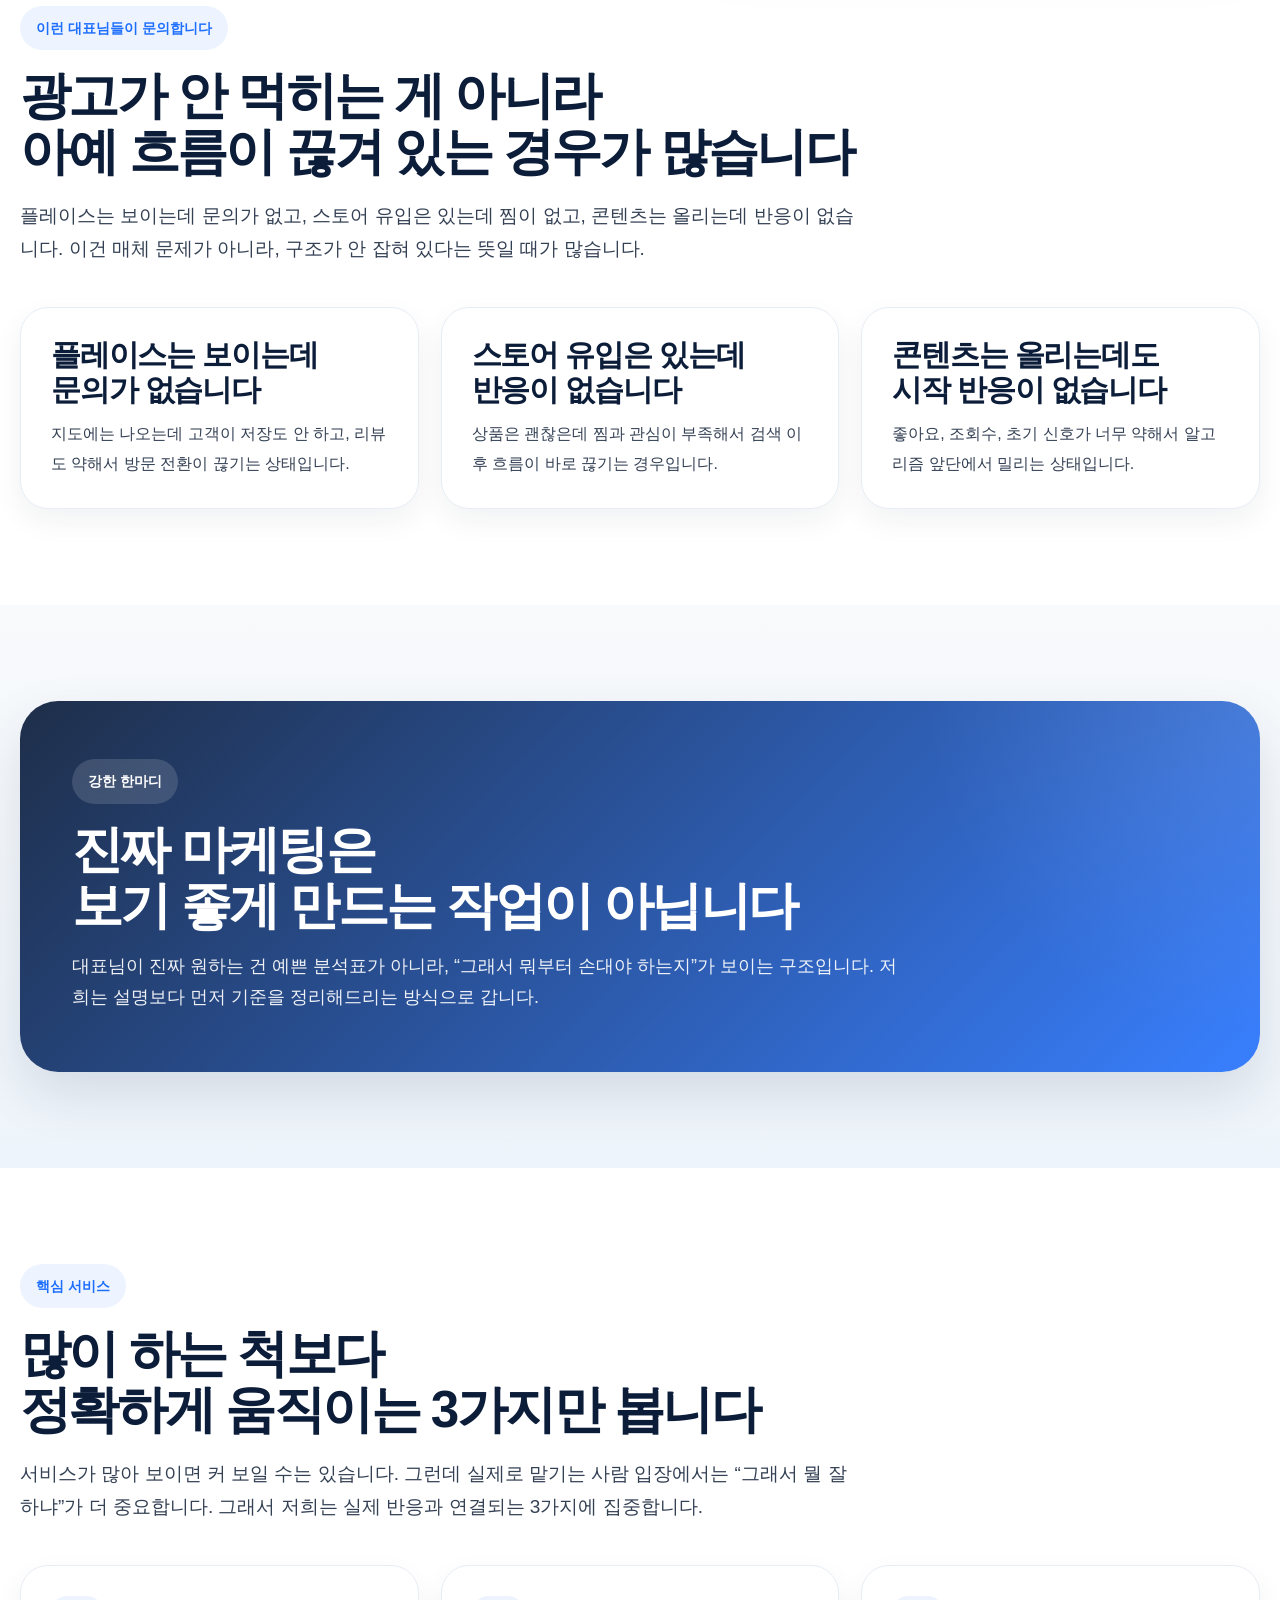
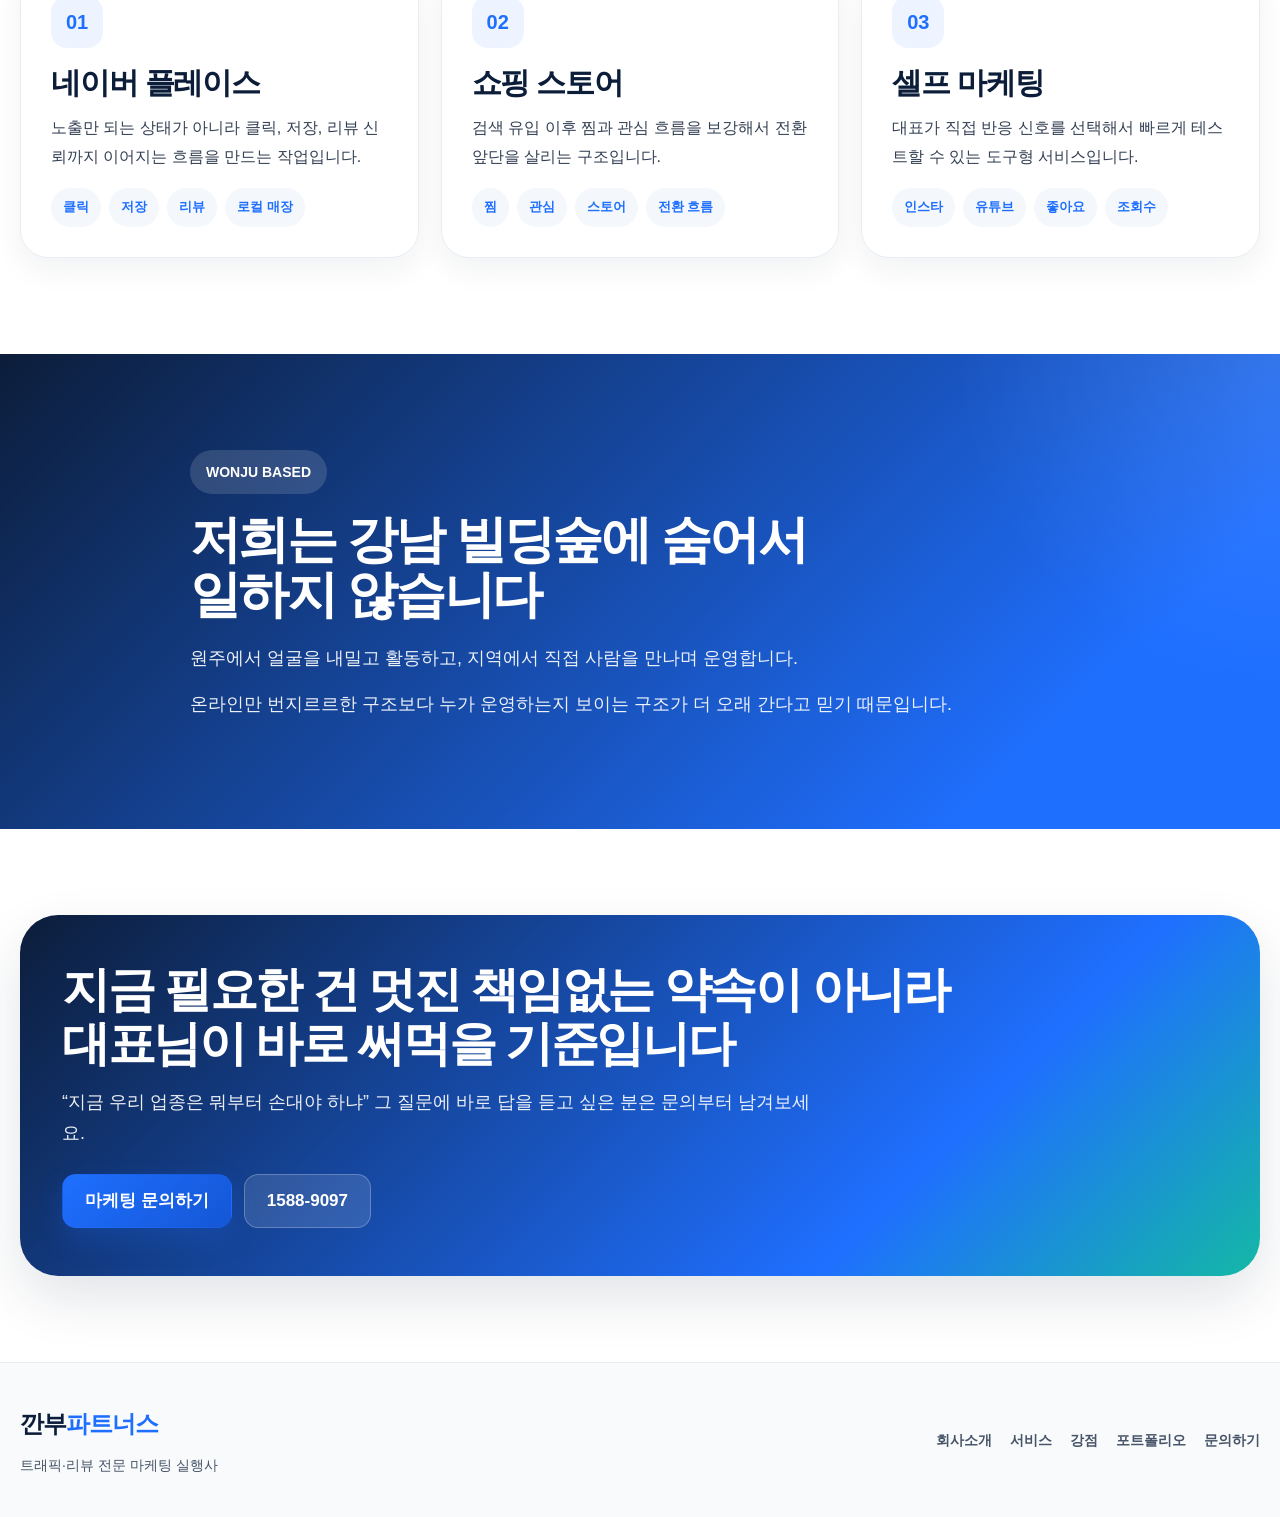
==== commit 3c6f05f2: "Update index.html" ====
--- a/index.html
+++ b/index.html
@@ -922,11 +922,7 @@
         <a href="https://gganbu-kpfc.github.io/marketing/portfolio.html">포트폴리오</a>
         <a href="https://gganbu-kpfc.github.io/marketing/contact.html">문의하기</a>
       </nav>
-<button class="mobile-menu-btn" id="mobileMenuBtn" aria-label="모바일 메뉴 열기">
-  <span></span>
-  <span></span>
-  <span></span>
-</button>
+
       <div class="header-actions">
         <a href="tel:1588-9097" class="btn btn-outline">1588-9097</a>
         <a href="https://gganbu-kpfc.github.io/marketing/contact.html" class="btn btn-primary">상담 신청</a>
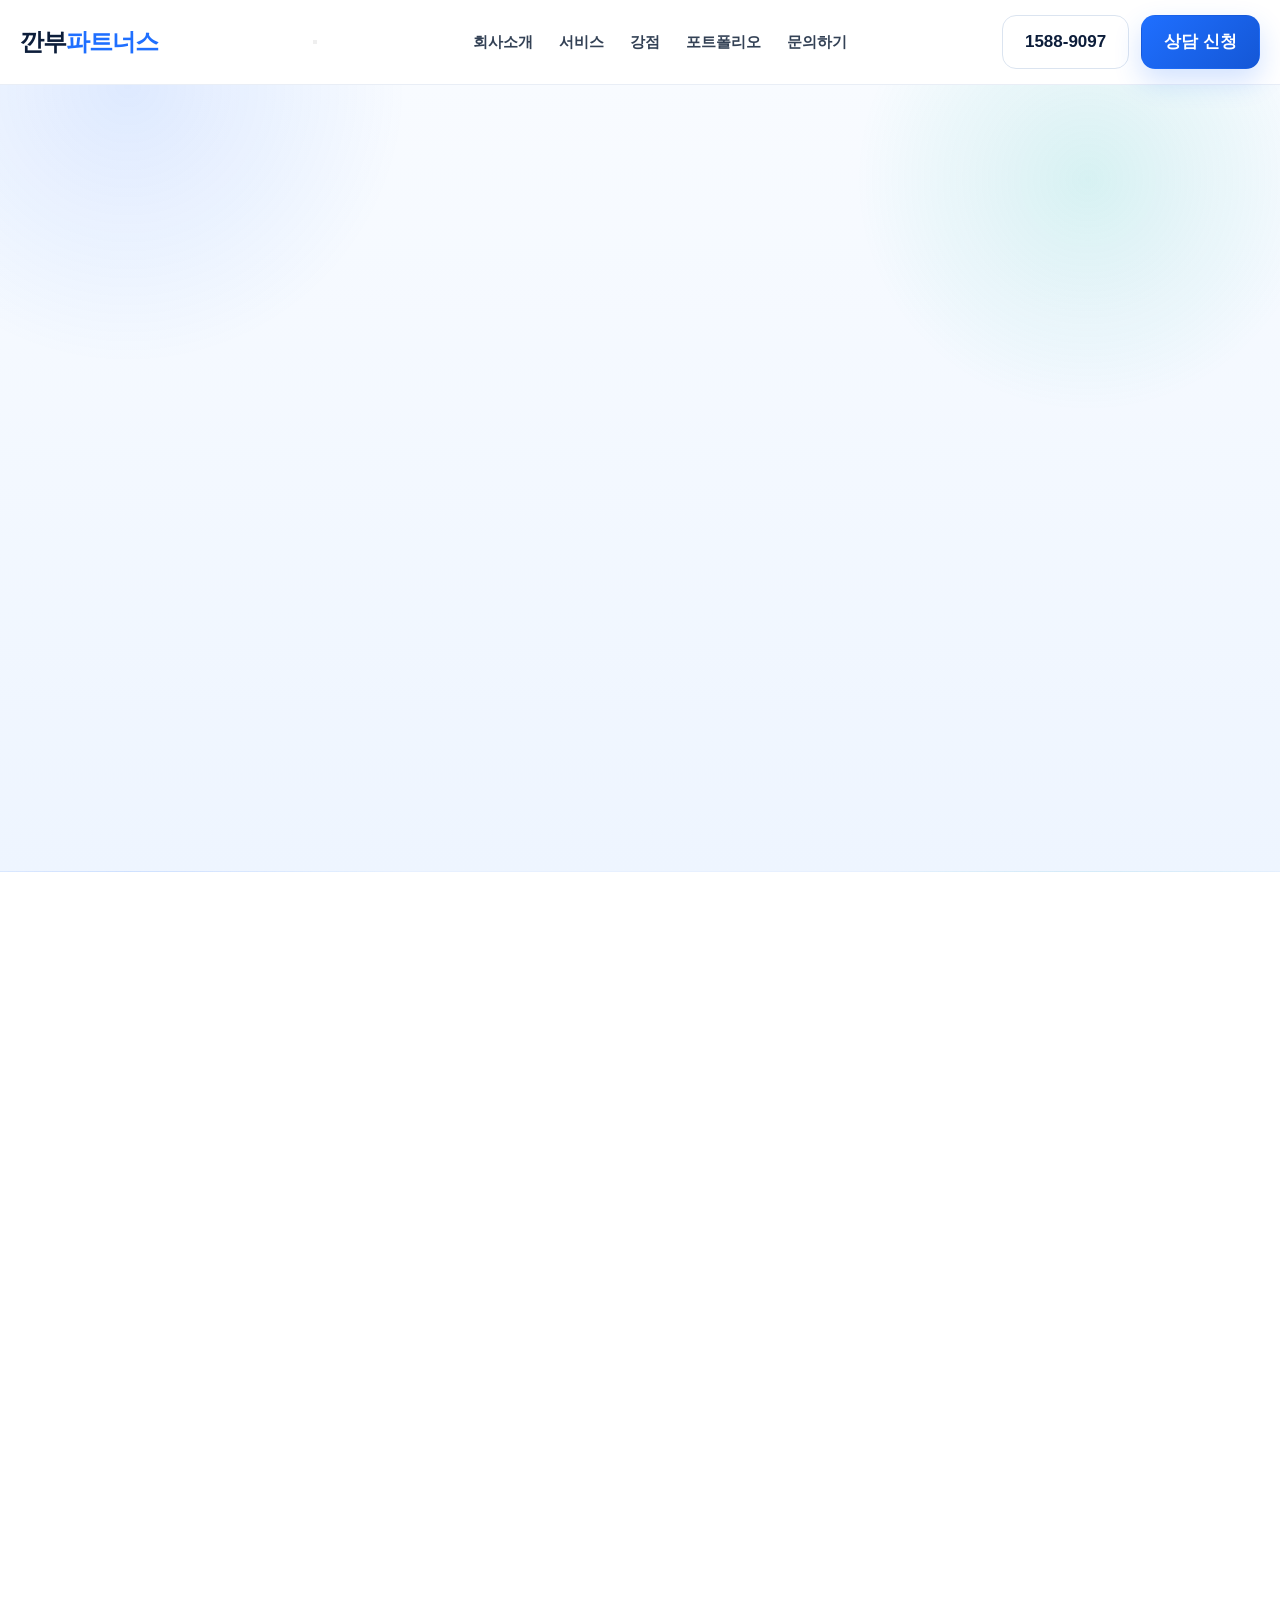
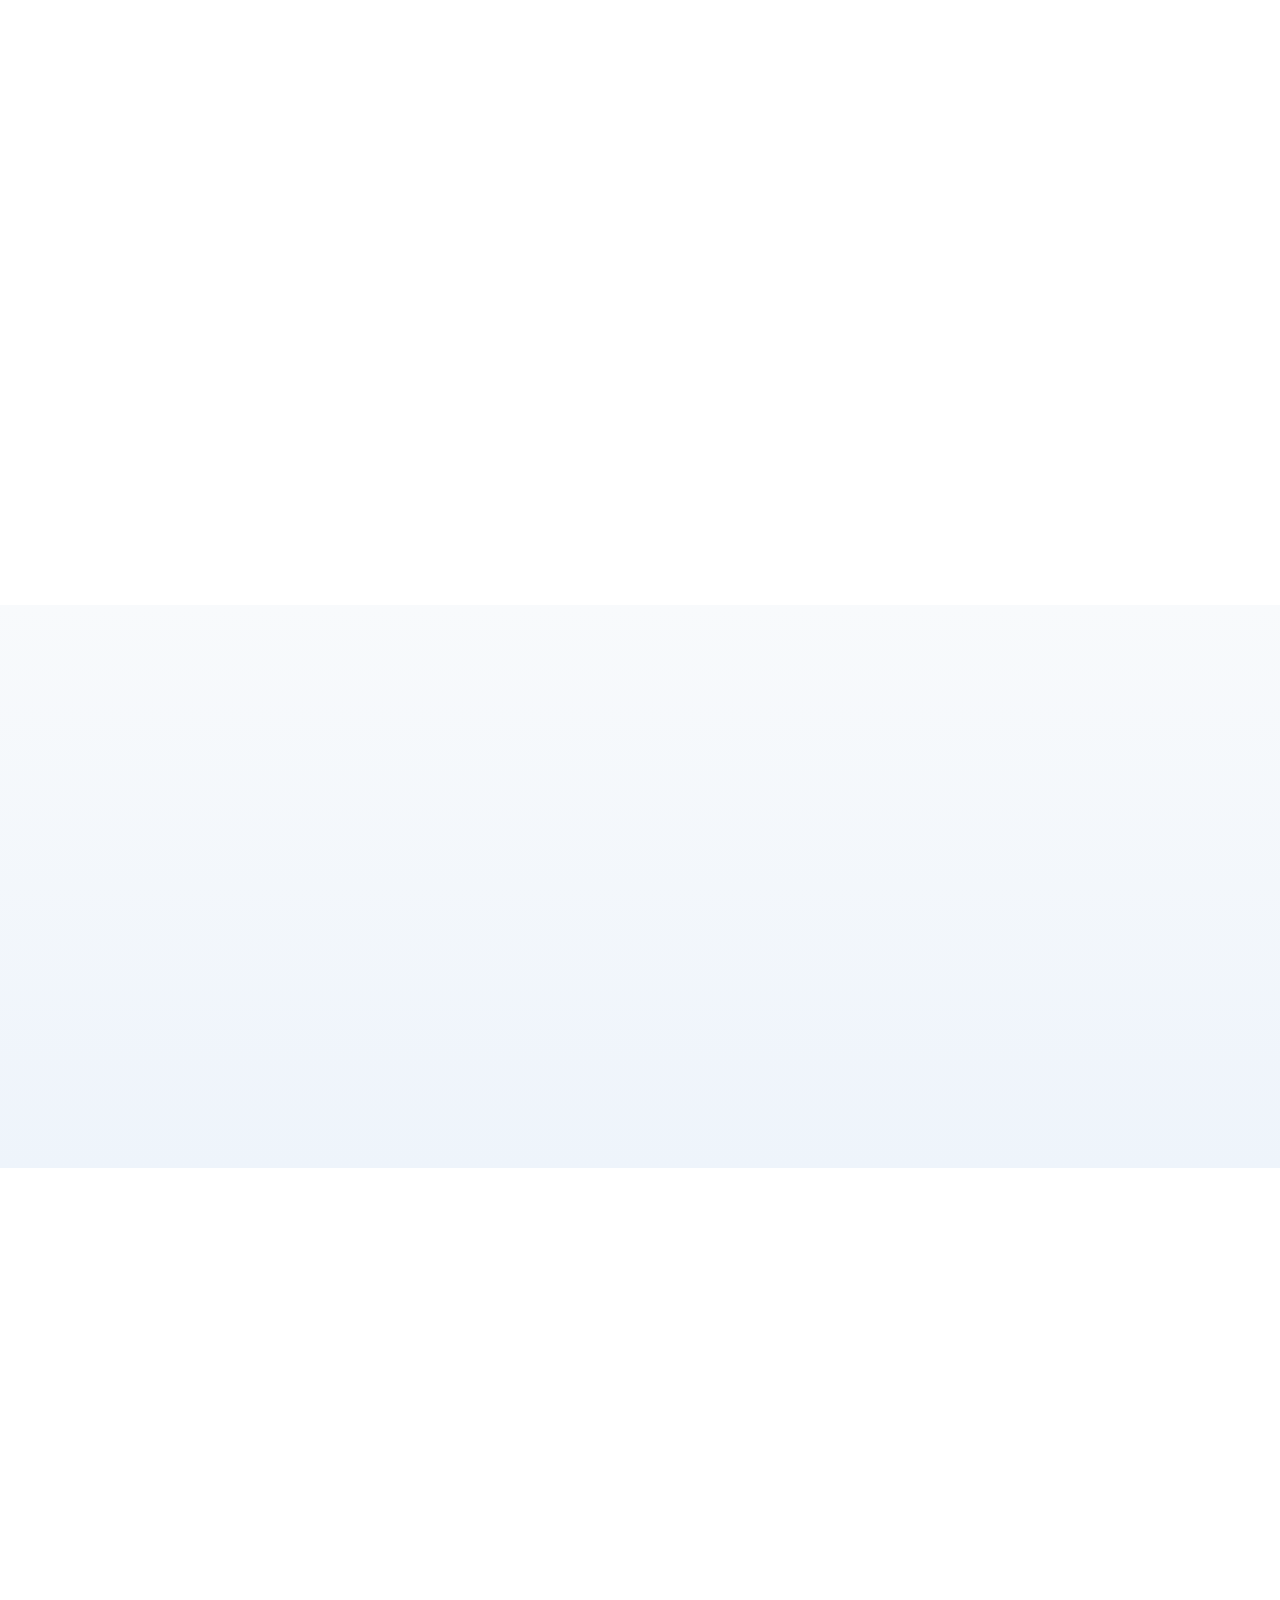
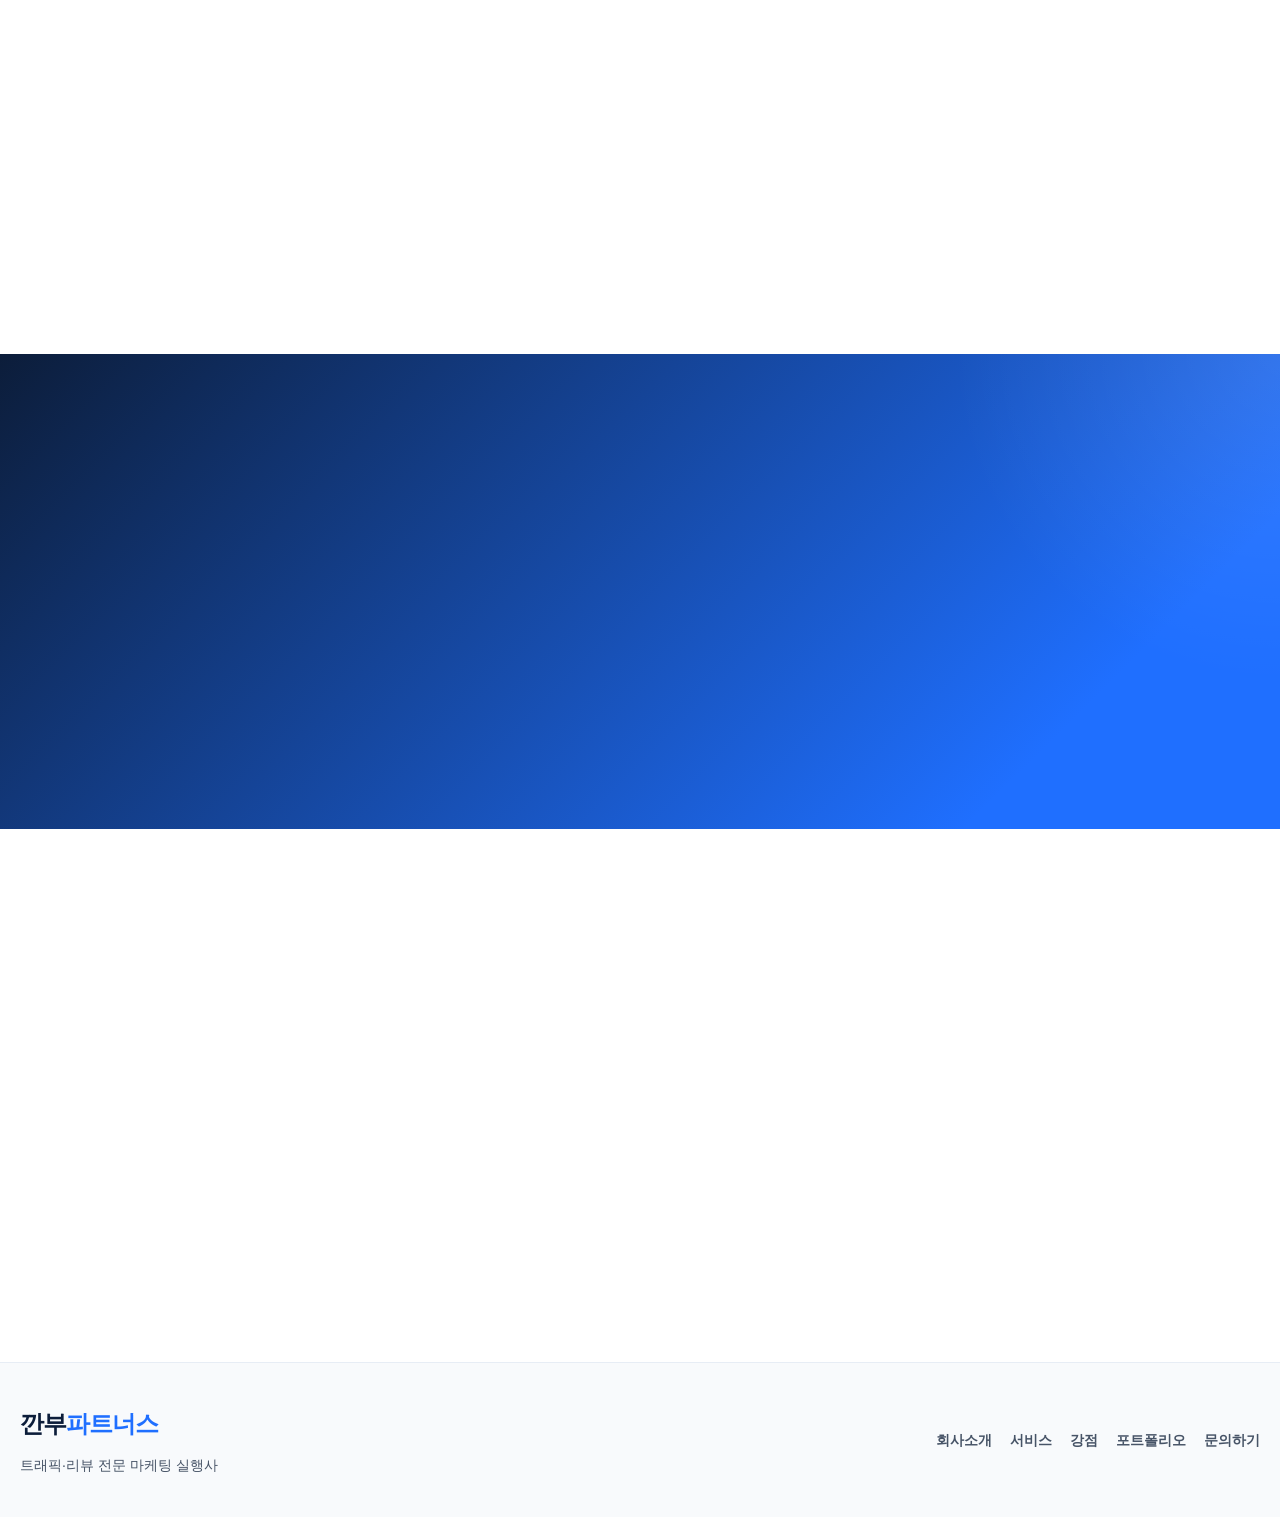
==== commit 16c39bc7: "Update index.html" ====
--- a/index.html
+++ b/index.html
@@ -1220,10 +1220,22 @@
       }
     }
 
-    window.addEventListener('scroll', revealOnScroll);
-    window.addEventListener('scroll', updateHeader);
-    window.addEventListener('load', revealOnScroll);
-    window.addEventListener('load', updateHeader);
-  </script>
+<script>
+  window.addEventListener('scroll', revealOnScroll);
+  window.addEventListener('scroll', updateHeader);
+  window.addEventListener('load', revealOnScroll);
+  window.addEventListener('load', updateHeader);
+</script>
+
+<script>
+  const mobileMenuBtn = document.getElementById('mobileMenuBtn');
+  const navLinks = document.querySelector('.nav-links');
+
+  if (mobileMenuBtn && navLinks) {
+    mobileMenuBtn.addEventListener('click', function () {
+      navLinks.classList.toggle('show');
+    });
+  }
+</script>
 </body>
 </html>
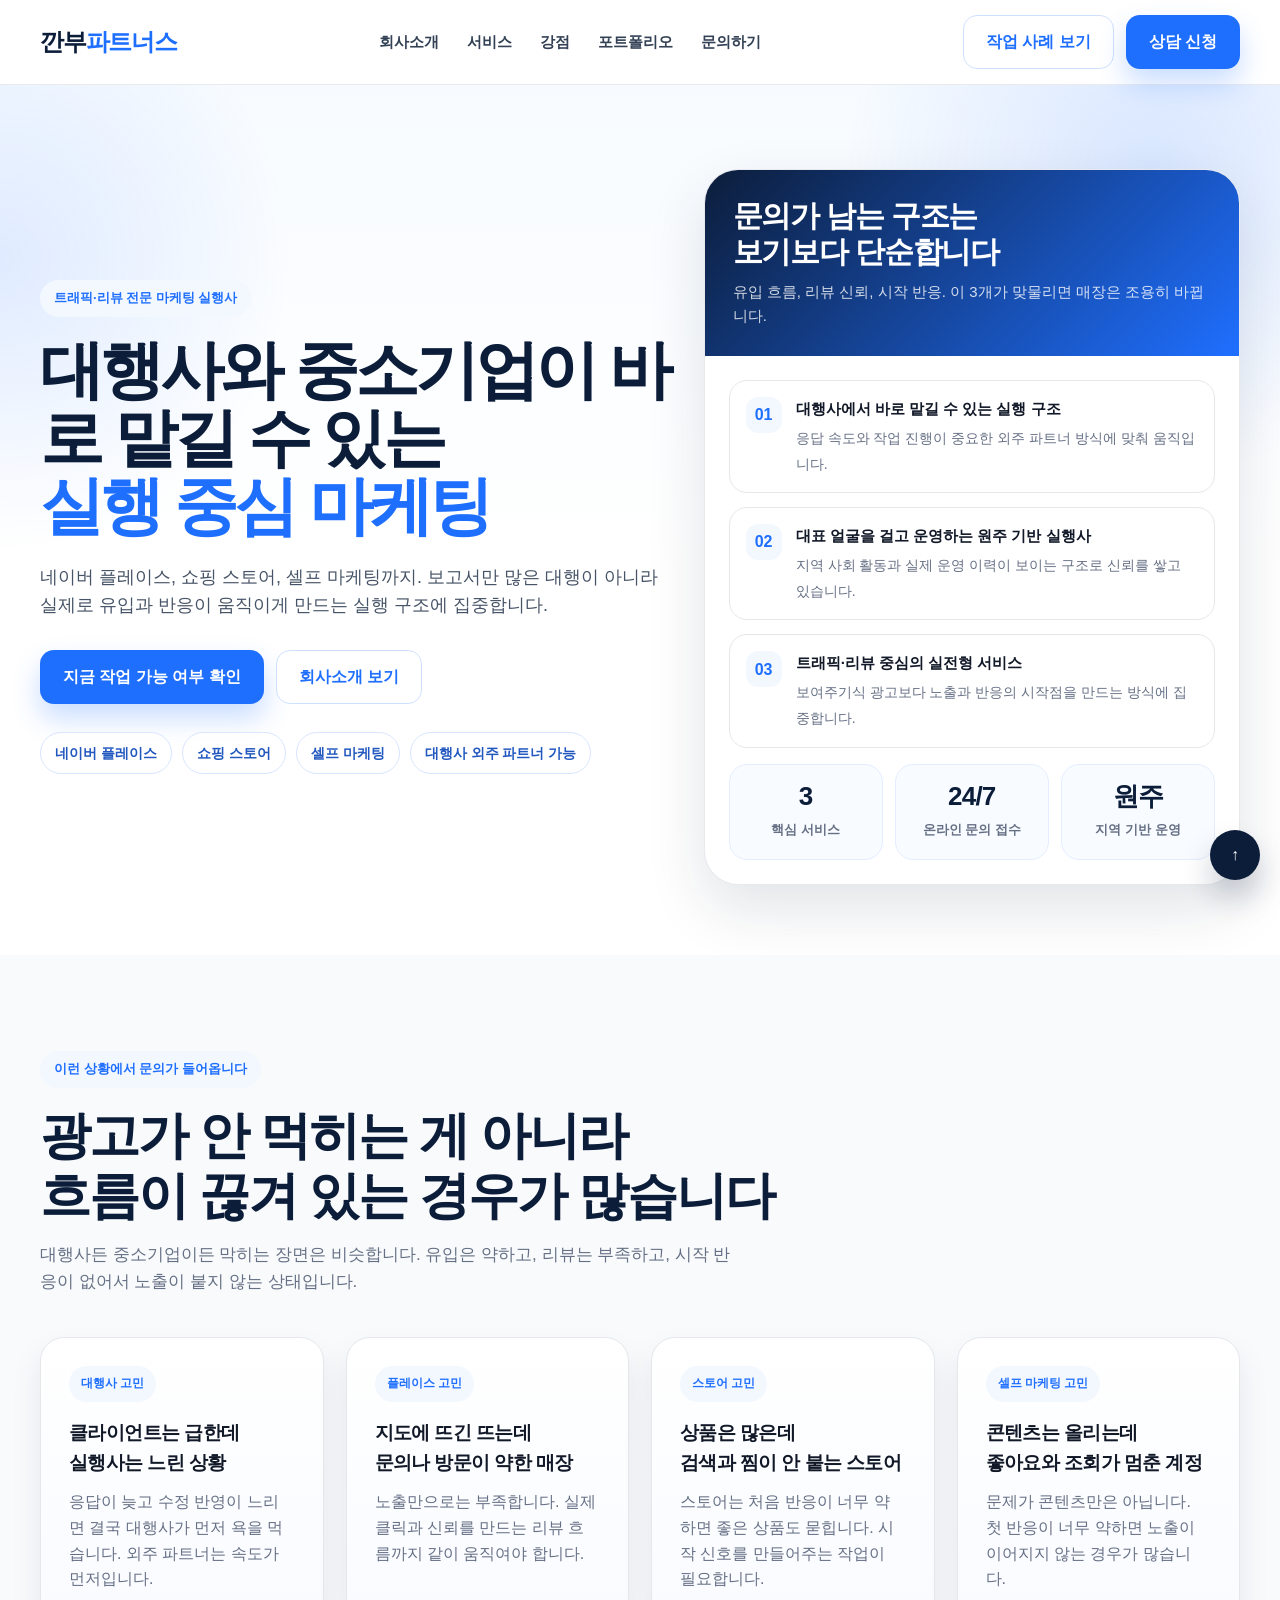
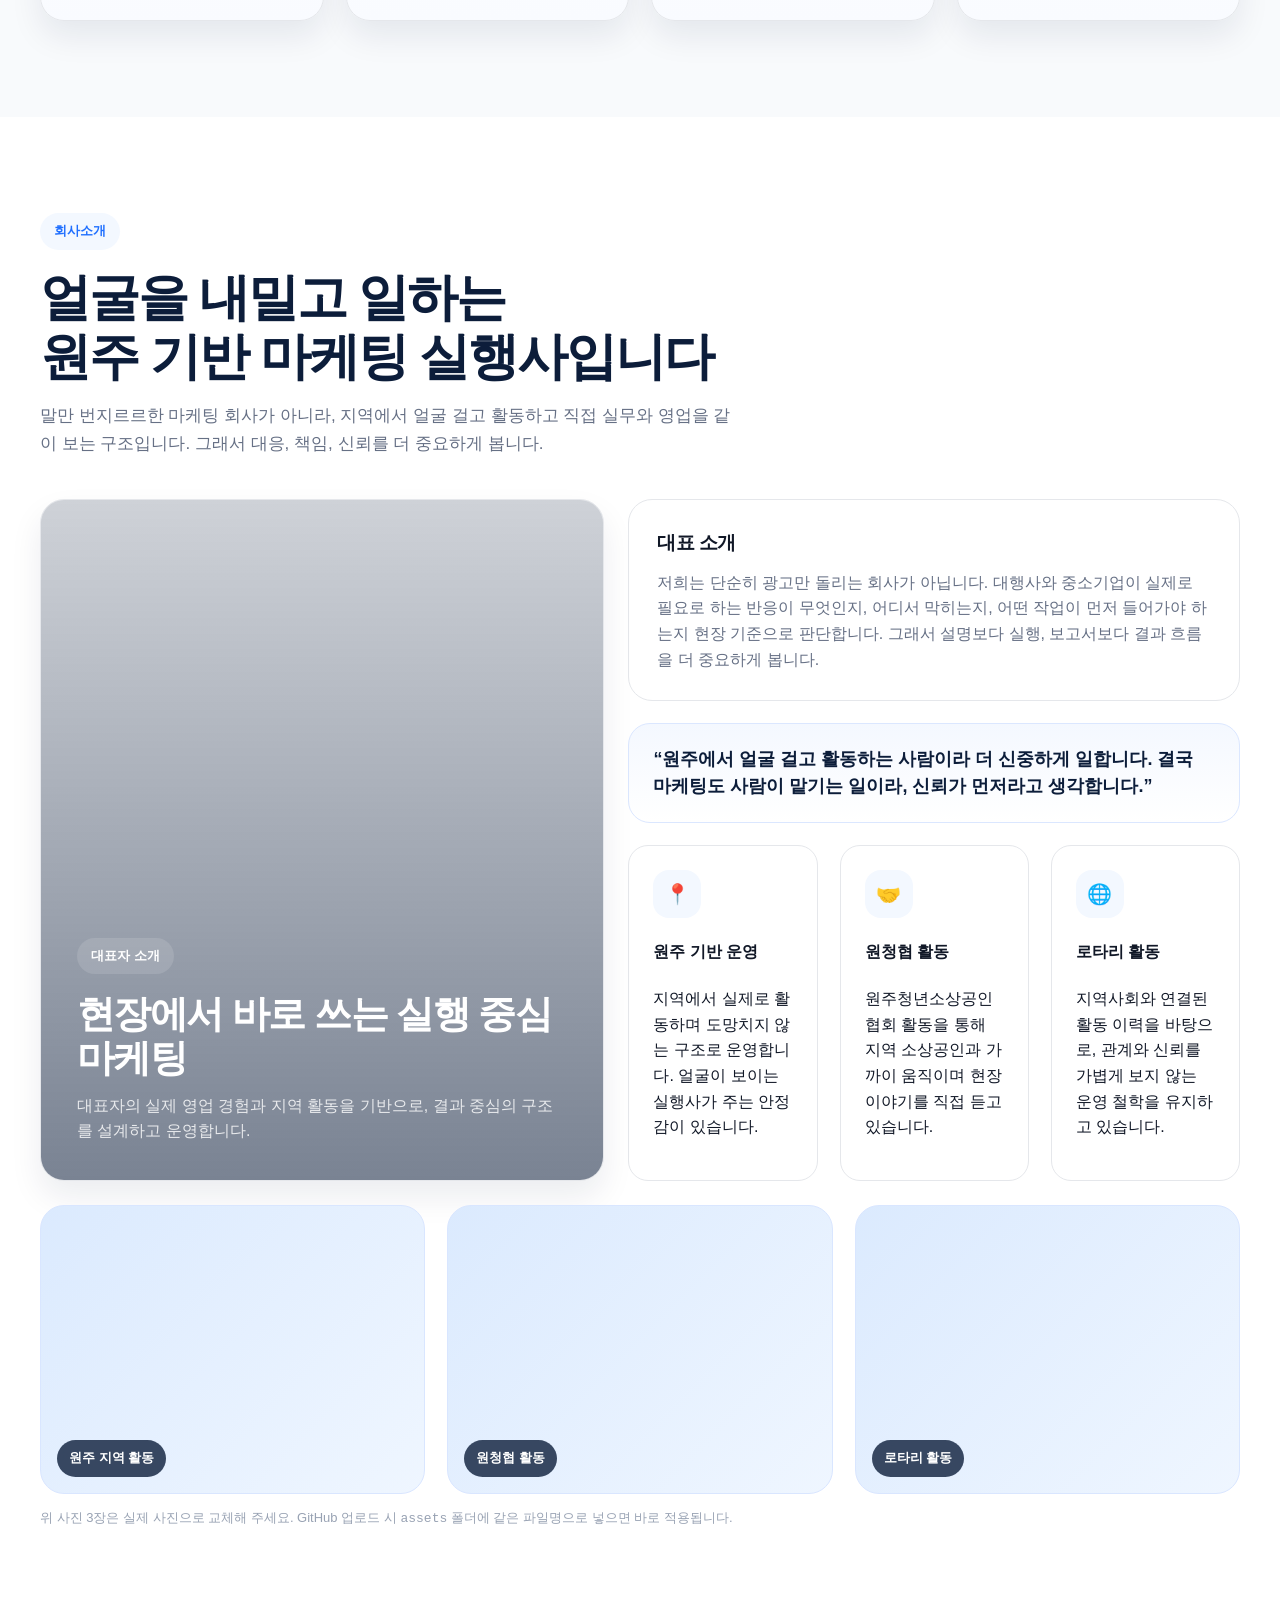
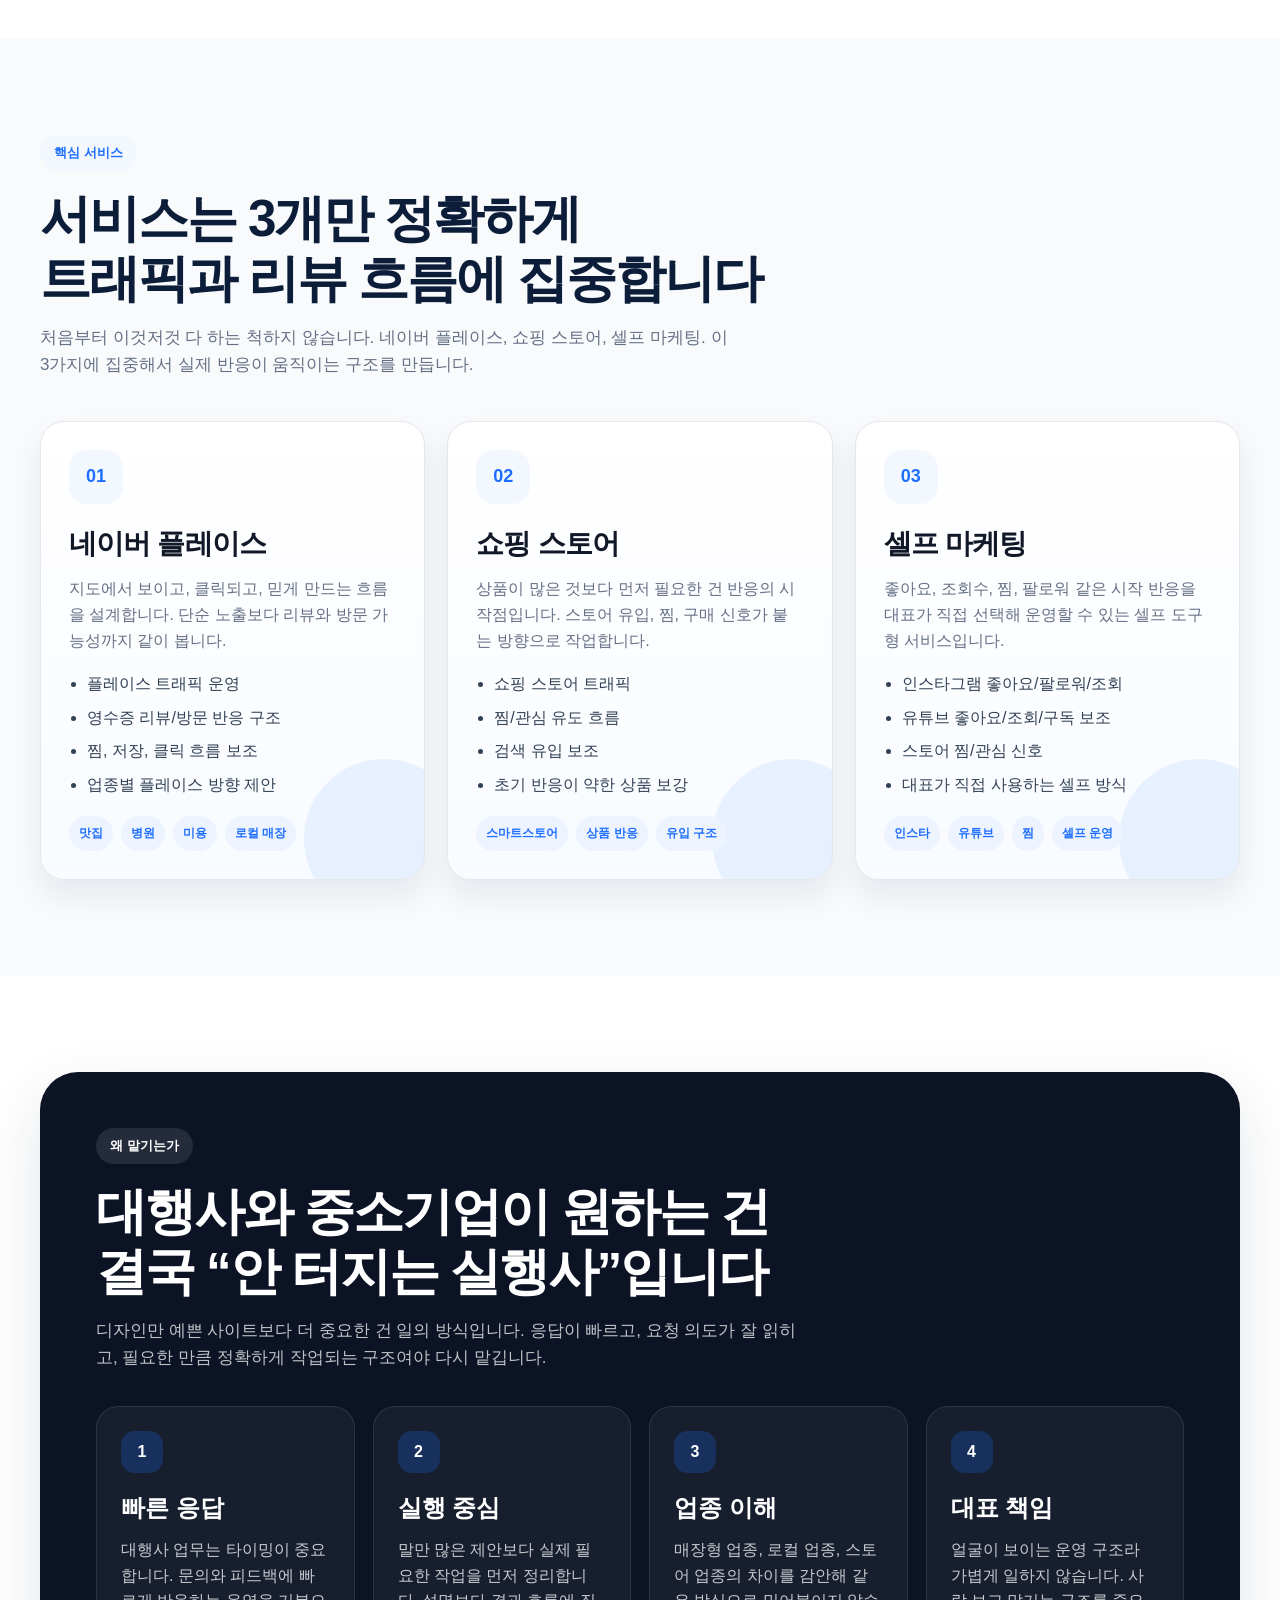
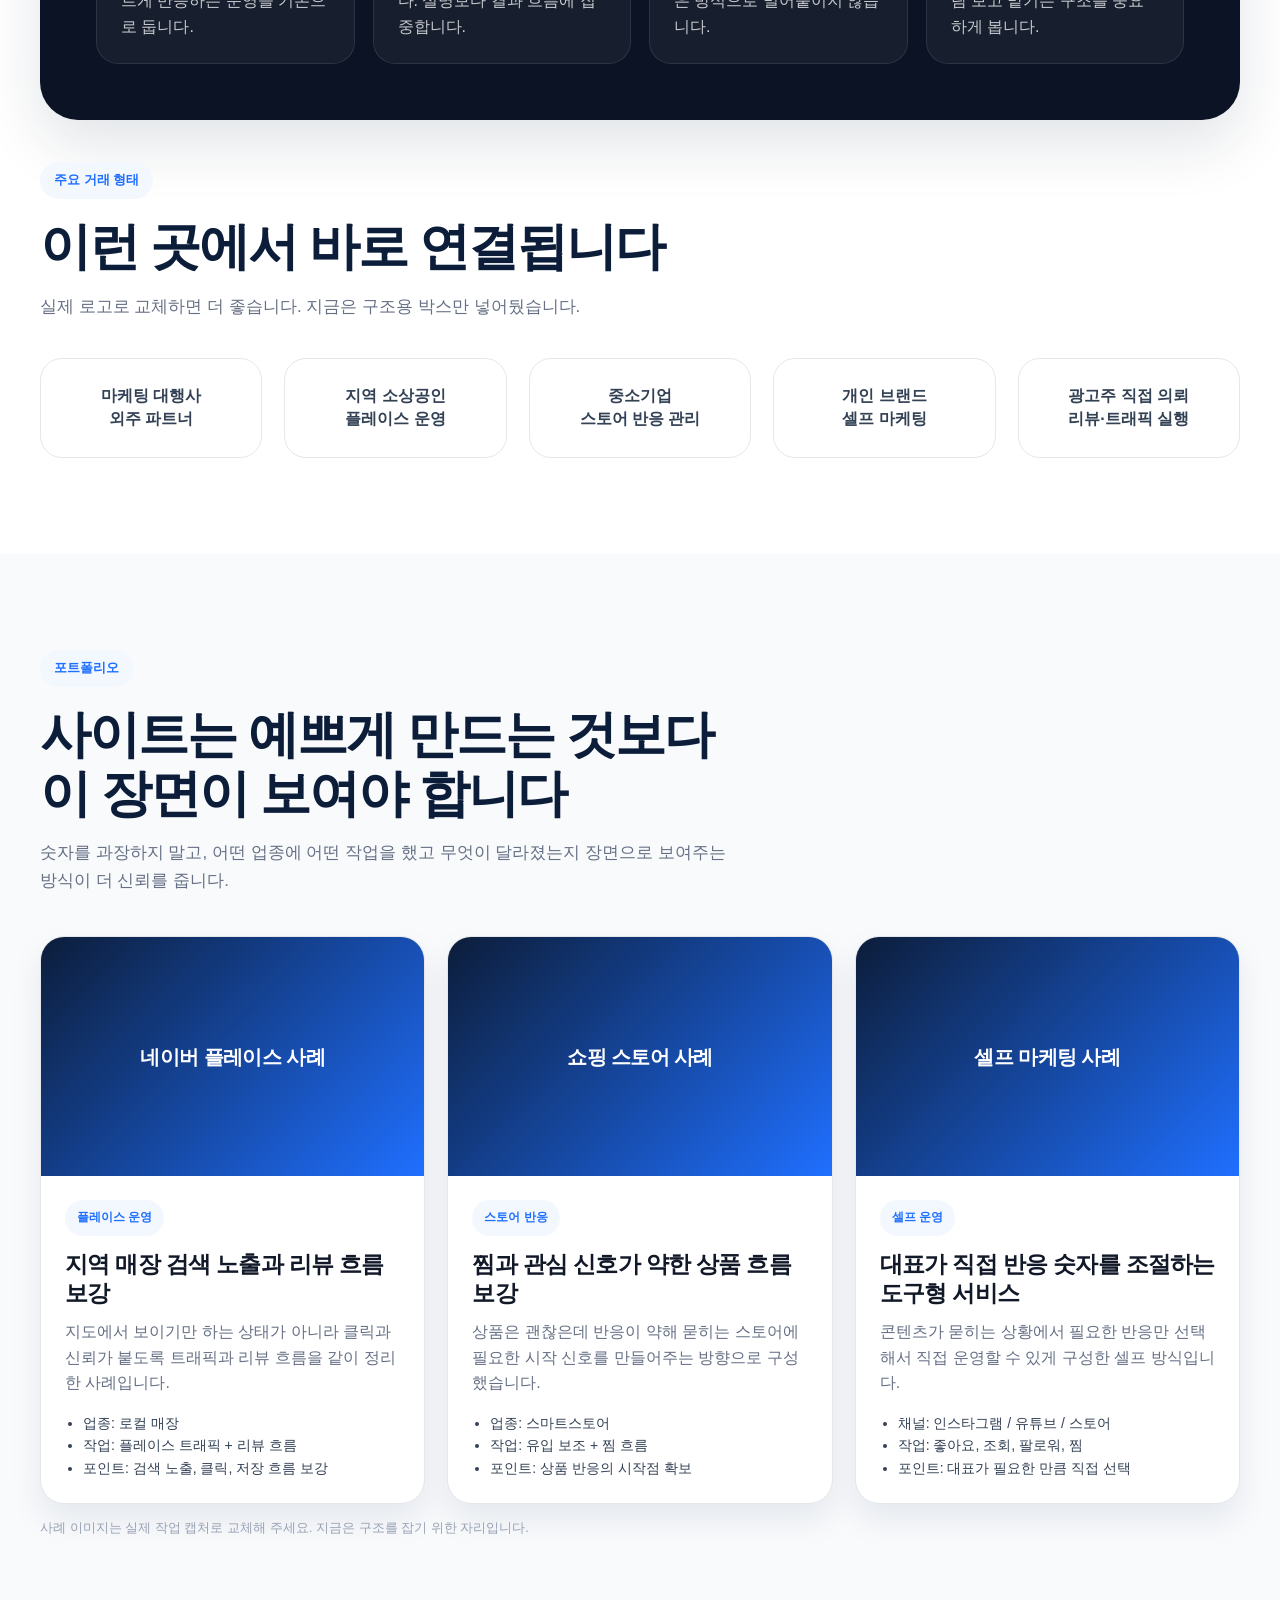
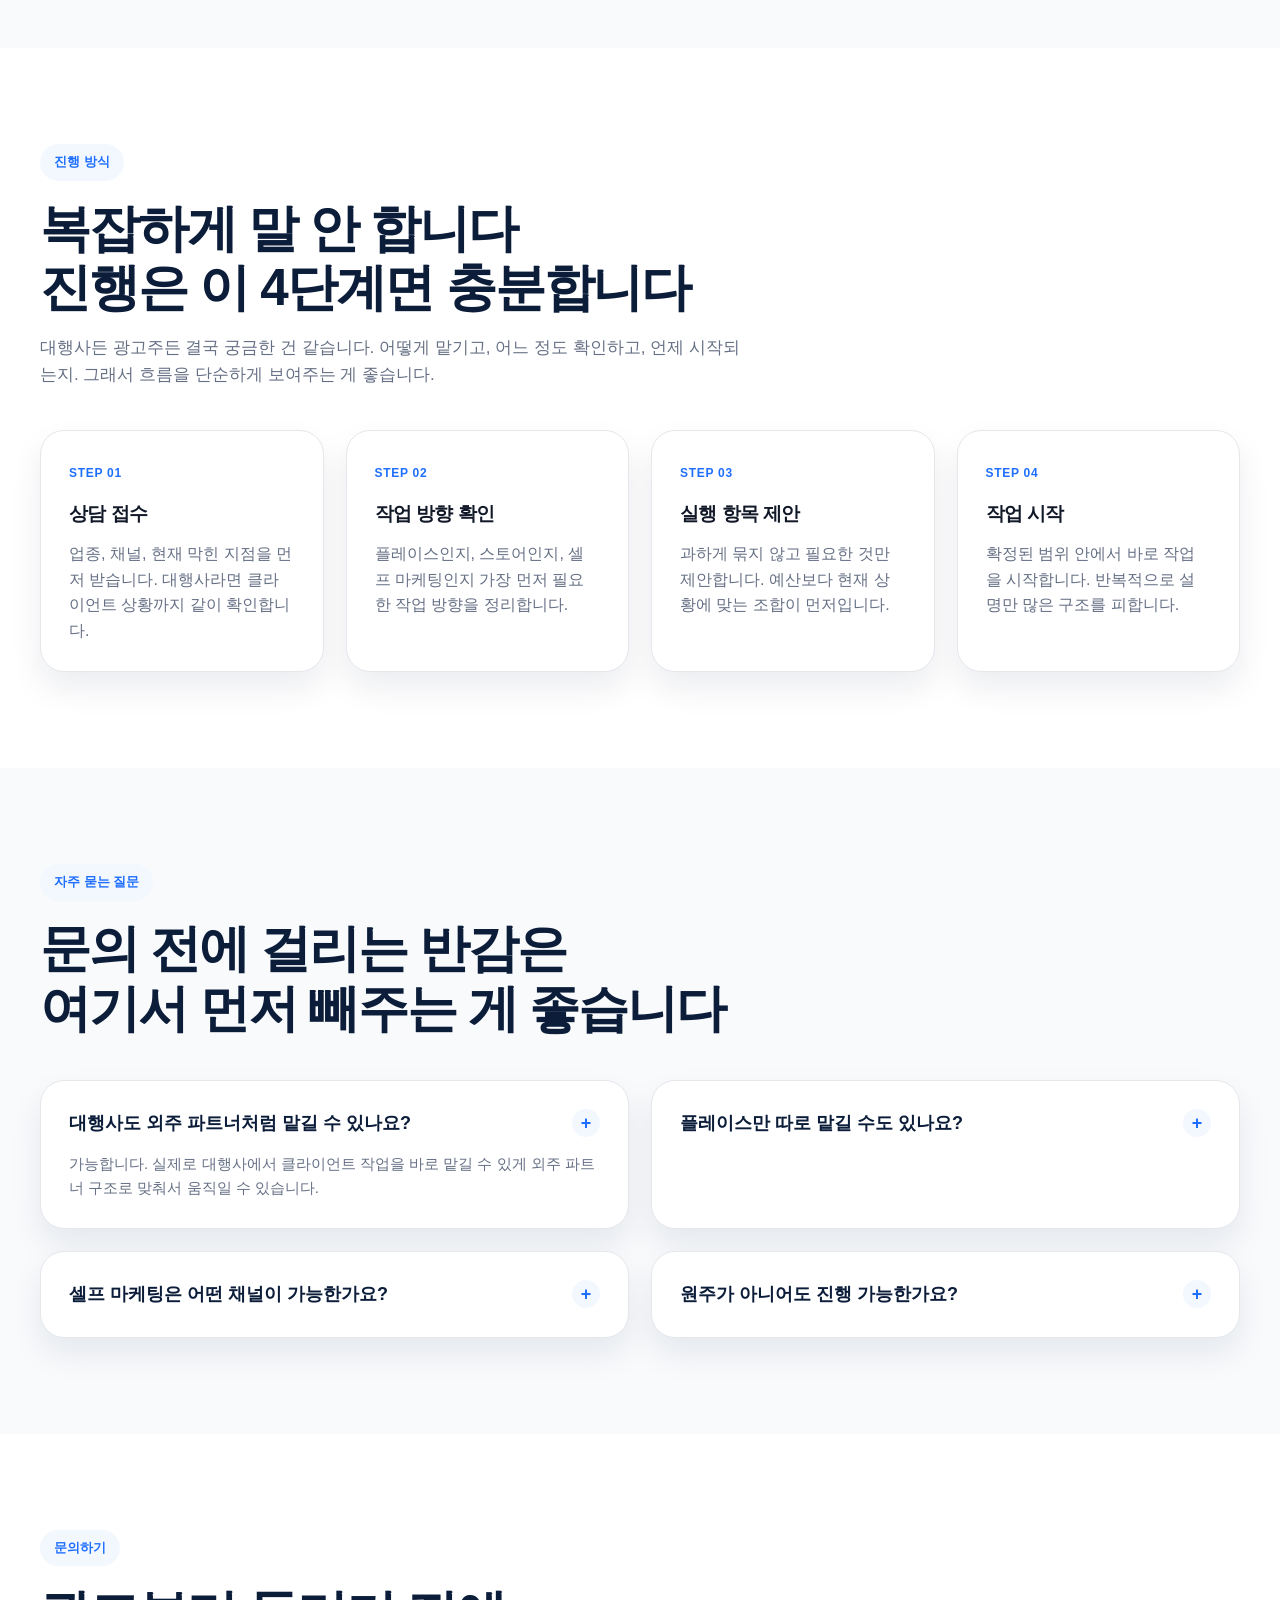
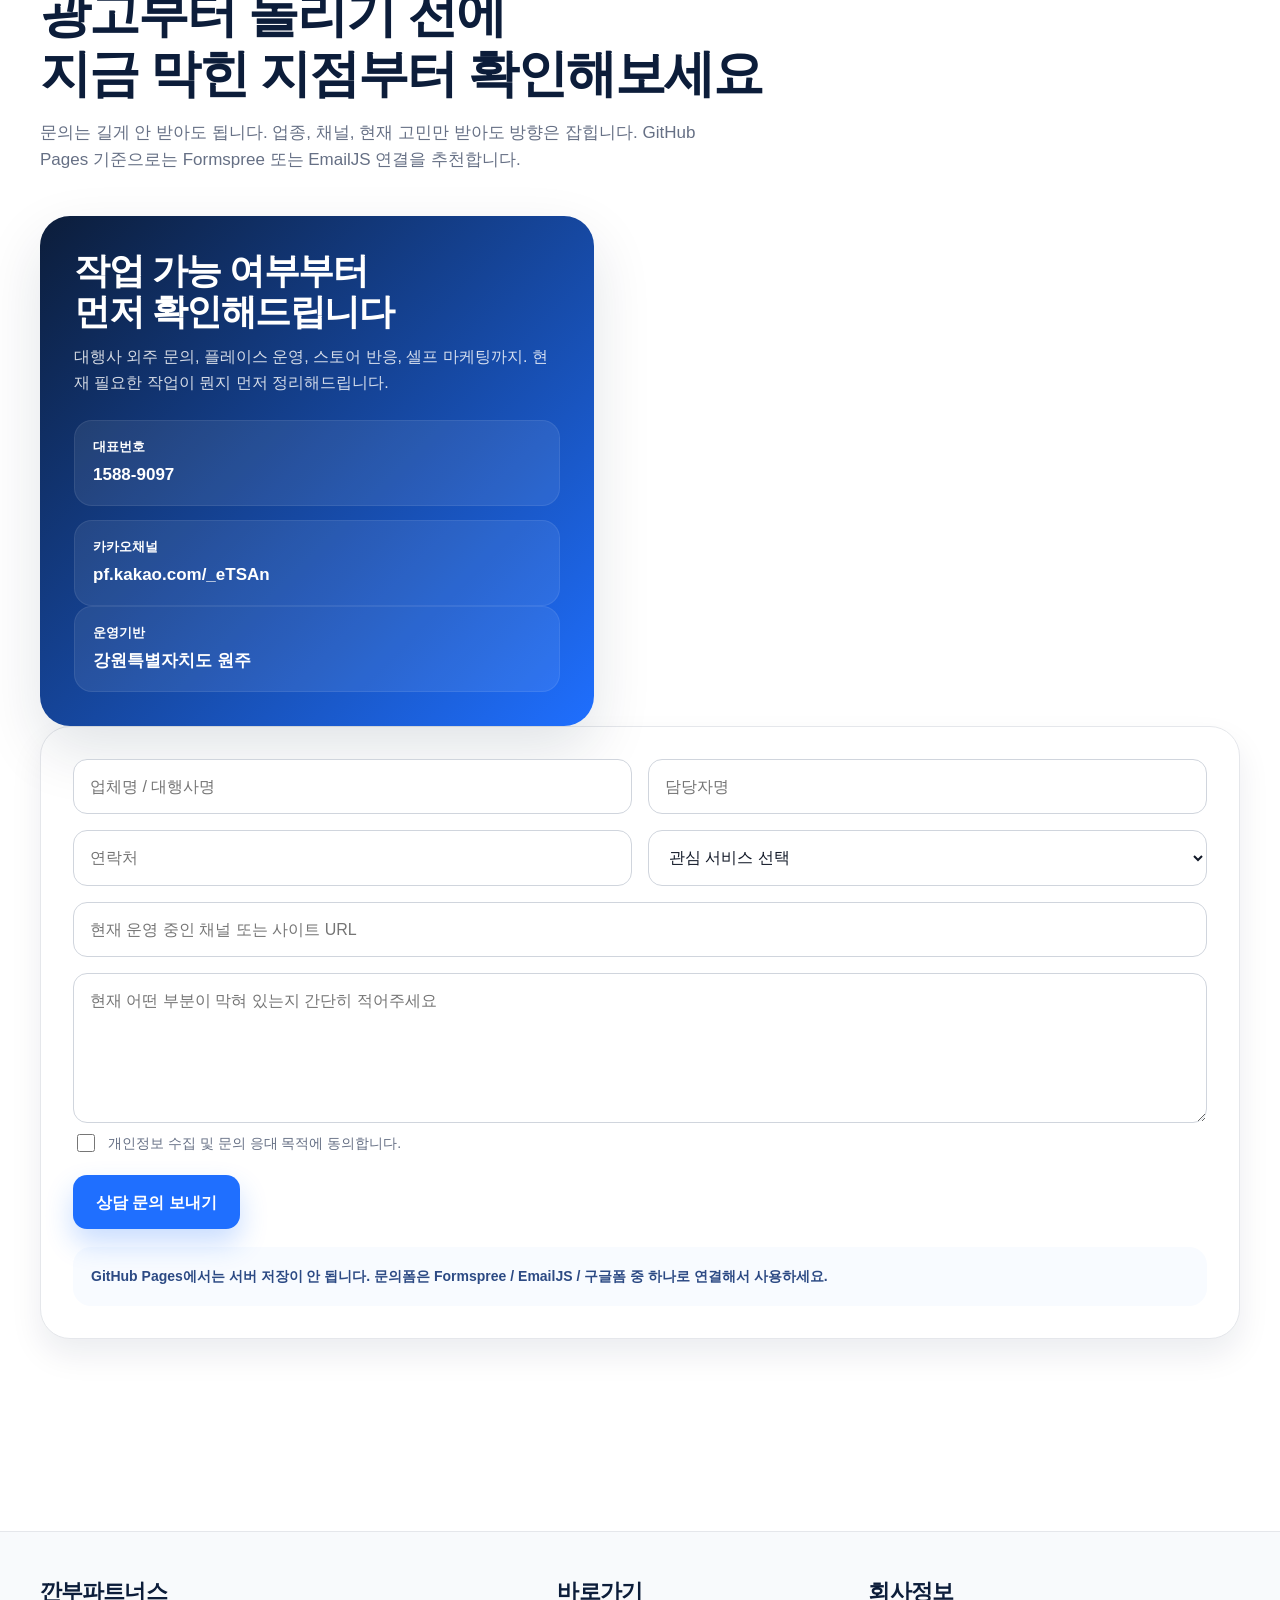
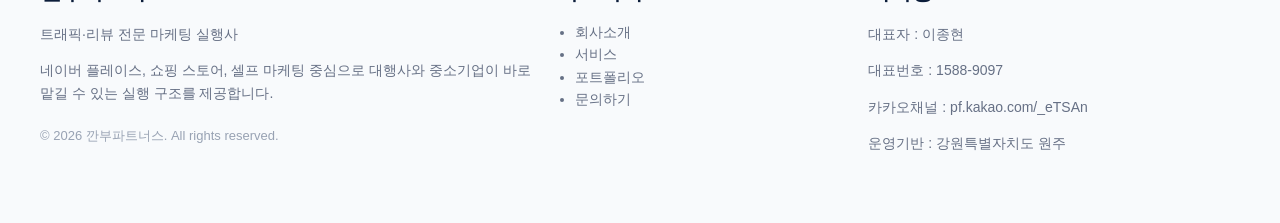
==== commit c07a57ce: "Update index.html" ====
--- a/index.html
+++ b/index.html
@@ -3,1239 +3,1611 @@
 <head>
   <meta charset="UTF-8" />
   <meta name="viewport" content="width=device-width, initial-scale=1.0" />
-  <meta name="description" content="원주 마케팅 실행사, 네이버 플레이스, 스토어, 리뷰 전문">
-  <meta name="keywords" content="원주마케팅, 플레이스마케팅, 리뷰마케팅">
-<title>깐부파트너스 | 트래픽·리뷰 전문 마케팅 실행사</title>
-  <meta name="description" content="대행사와 중소기업이 바로 맡길 수 있는 실행 중심 마케팅. 기업,병원 마케팅부터 네이버 플레이스, 쇼핑 스토어, 셀프 마케팅까지 실제 반응을 만드는 실행사." />
+  <title>깐부파트너스 | 트래픽·리뷰 전문 마케팅 실행사</title>
+  <meta name="description" content="네이버 플레이스, 쇼핑 스토어, 셀프 마케팅까지. 대행사와 중소기업이 바로 맡길 수 있는 트래픽·리뷰 전문 마케팅 실행사" />
   <style>
     :root {
       --navy: #0c1d3a;
-      --navy-2: #12284d;
       --blue: #1f6fff;
       --blue-dark: #1457d6;
-      --green: #03c75a;
-      --green-dark: #00a14b;
-      --red: #ff3b30;
-      --mint: #14b8a6;
-      --amber: #f59e0b;
-      --soft: #f7f8fa;
-      --soft-blue: #eef5ff;
-      --line: #e7edf5;
+      --sky: #f3f8ff;
       --text: #111827;
-      --sub: #344054;
+      --sub: #667085;
+      --line: #e5e7eb;
       --white: #ffffff;
-      --shadow-sm: 0 12px 30px rgba(12, 29, 58, 0.06);
-      --shadow-md: 0 22px 54px rgba(12, 29, 58, 0.12);
-      --shadow-lg: 0 30px 70px rgba(12, 29, 58, 0.18);
-      --radius-sm: 16px;
-      --radius-md: 24px;
-      --radius-lg: 36px;
-      --max: 1240px;
-    }
-
-    * {
-      box-sizing: border-box;
+      --bg: #f8fafc;
+      --max: 1200px;
+      --radius-xl: 32px;
+      --radius-lg: 24px;
+      --radius-md: 18px;
+      --shadow-lg: 0 24px 60px rgba(12, 29, 58, 0.12);
+      --shadow-md: 0 16px 32px rgba(12, 29, 58, 0.08);
+    }
+
+    * { box-sizing: border-box; }
+    html { scroll-behavior: smooth; }
+    body {
       margin: 0;
-      padding: 0;
-    }
-
-    html {
-      scroll-behavior: smooth;
-    }
-
-    body {
       font-family: "Pretendard", "Noto Sans KR", Arial, sans-serif;
       color: var(--text);
-      background: #fff;
-      line-height: 1.75;
-      font-size: 17px;
-      -webkit-font-smoothing: antialiased;
-    }
-
-    a {
-      color: inherit;
-      text-decoration: none;
-    }
-
-    img {
-      display: block;
-      max-width: 100%;
-    }
+      background: var(--white);
+      line-height: 1.6;
+    }
+
+    body.menu-open { overflow: hidden; }
+    a { color: inherit; text-decoration: none; }
+    img { display: block; max-width: 100%; }
+    button, input, textarea, select { font: inherit; }
 
     .container {
       width: min(var(--max), calc(100% - 40px));
       margin: 0 auto;
     }
 
-    .site-header {
-  position: sticky;
-  top: 0;
-  z-index: 1000;
-  background: rgba(255,255,255,0.88);
-  backdrop-filter: blur(14px);
-  border-bottom: 1px solid rgba(231,237,245,0.9);
-  transition: box-shadow .2s ease, background .2s ease;
-}
-
-.site-header.scrolled {
-  box-shadow: 0 8px 28px rgba(12,29,58,0.08);
-  background: rgba(255,255,255,0.95);
-}
-
-.header-inner {
-  min-height: 84px;
-  display: flex;
-  align-items: center;
-  justify-content: space-between;
-  gap: 20px;
-}
-
-/* 여기부터 새로 추가 */
-.menu-toggle {
-  display: none;
-  border: 0;
-  background: transparent;
-  font-size: 28px;
-  line-height: 1;
-  cursor: pointer;
-  color: #0f172a;
-}
-
-@media (max-width: 991px) {
-  .menu-toggle {
-    display: block;
-  }
-
-  .main-nav {
-    display: none;
-    position: absolute;
-    top: 84px;
-    left: 16px;
-    right: 16px;
-    background: #ffffff;
-    border-radius: 16px;
-    padding: 16px;
-    box-shadow: 0 12px 32px rgba(15, 23, 42, 0.12);
-    flex-direction: column;
-    gap: 14px;
-    z-index: 999;
-  }
-
-  .main-nav.open {
-    display: flex;
-  }
-}
-    
-    .logo {
-      font-size: 24px;
-      font-weight: 900;
+    .section { padding: 96px 0; }
+    .section.alt { background: var(--bg); }
+
+    .eyebrow {
+      display: inline-flex;
+      align-items: center;
+      gap: 8px;
+      padding: 8px 14px;
+      border-radius: 999px;
+      background: var(--sky);
+      color: var(--blue);
+      font-weight: 800;
+      font-size: 13px;
+      margin-bottom: 18px;
+    }
+
+    .section-head {
+      display: flex;
+      align-items: end;
+      justify-content: space-between;
+      gap: 24px;
+      margin-bottom: 42px;
+    }
+
+    .section-title {
+      margin: 0;
+      font-size: clamp(30px, 4vw, 52px);
+      line-height: 1.16;
       letter-spacing: -0.04em;
       color: var(--navy);
-      white-space: nowrap;
-    }
-
-    .logo span {
-      color: var(--blue);
-    }
-
-    .nav-links {
-      display: flex;
-      align-items: center;
-      gap: 26px;
-      flex-wrap: wrap;
-    }
-
-    .nav-links a {
-      font-size: 15px;
-      font-weight: 800;
-      color: #334155;
-      transition: color .2s ease;
-    }
-
-    .nav-links a:hover,
-    .nav-links a.active {
-      color: var(--blue);
-    }
-
-    .header-actions {
-      display: flex;
-      align-items: center;
-      gap: 12px;
-      flex-wrap: wrap;
-    }
+    }
+
+    .section-desc {
+      margin: 16px 0 0;
+      color: var(--sub);
+      font-size: 17px;
+      max-width: 700px;
+    }
+
+    .muted { color: var(--sub); }
 
     .btn {
       display: inline-flex;
       align-items: center;
       justify-content: center;
+      gap: 8px;
       min-height: 54px;
       padding: 0 22px;
       border-radius: 14px;
+      font-weight: 800;
+      transition: .2s ease;
+      border: 1px solid transparent;
+      cursor: pointer;
+      white-space: nowrap;
+    }
+
+    .btn-primary {
+      background: var(--blue);
+      color: var(--white);
+      box-shadow: 0 14px 28px rgba(31, 111, 255, 0.24);
+    }
+
+    .btn-primary:hover { background: var(--blue-dark); transform: translateY(-1px); }
+
+    .btn-outline {
+      border-color: #cfe0ff;
+      color: var(--blue);
+      background: var(--white);
+    }
+
+    .btn-outline:hover { border-color: var(--blue); background: #f8fbff; }
+
+    .topbar {
+      position: sticky;
+      top: 0;
+      z-index: 1200;
+      background: rgba(255, 255, 255, 0.88);
+      backdrop-filter: blur(16px);
+      border-bottom: 1px solid rgba(229, 231, 235, 0.85);
+    }
+
+    .nav {
+      min-height: 84px;
+      display: flex;
+      align-items: center;
+      justify-content: space-between;
+      gap: 20px;
+    }
+
+    .logo {
+      font-size: 24px;
       font-weight: 900;
-      border: 1px solid transparent;
-      transition: transform .2s ease, box-shadow .2s ease, filter .2s ease;
-      position: relative;
-      overflow: hidden;
-      white-space: nowrap;
+      letter-spacing: -0.05em;
+      color: var(--navy);
+    }
+
+    .logo span { color: var(--blue); }
+
+    .nav-links {
+      display: flex;
+      align-items: center;
+      gap: 28px;
+      font-size: 15px;
+      font-weight: 700;
+      color: #334155;
+    }
+
+    .nav-links a:hover { color: var(--blue); }
+
+    .nav-actions {
+      display: flex;
+      align-items: center;
+      gap: 12px;
+    }
+
+    .menu-toggle {
+      display: none;
+      width: 46px;
+      height: 46px;
+      border-radius: 12px;
+      border: 1px solid var(--line);
+      background: var(--white);
+      padding: 0;
+      align-items: center;
+      justify-content: center;
       cursor: pointer;
     }
 
-    .btn:hover {
-      transform: translateY(-2px);
-    }
-
-    .btn::after {
+    .menu-toggle span,
+    .menu-toggle::before,
+    .menu-toggle::after {
       content: "";
+      display: block;
+      width: 18px;
+      height: 2px;
+      background: var(--navy);
+      border-radius: 999px;
+      transition: .2s ease;
       position: absolute;
-      top: 0;
-      left: -120%;
-      width: 120%;
-      height: 100%;
-      background: linear-gradient(120deg, transparent, rgba(255,255,255,0.35), transparent);
-      transition: left .6s ease;
-    }
-
-    .btn:hover::after {
-      left: 120%;
-    }
-
-    .btn-primary {
-      background: linear-gradient(135deg, var(--blue), var(--blue-dark));
-      color: white;
-      box-shadow: 0 12px 28px rgba(31,111,255,0.20);
-    }
-
-    .btn-outline {
-      background: #fff;
-      color: var(--navy);
-      border: 1px solid #dbe4f0;
-    }
-
-    .btn-green {
-      background: linear-gradient(135deg, var(--green), var(--green-dark));
-      color: white;
-      box-shadow: 0 12px 28px rgba(3,199,90,0.20);
-    }
+    }
+
+    .menu-toggle span { transform: translateY(0); }
+    .menu-toggle::before { transform: translateY(-6px); }
+    .menu-toggle::after { transform: translateY(6px); }
+    .menu-toggle { position: relative; }
+
+    .menu-open .menu-toggle span { opacity: 0; }
+    .menu-open .menu-toggle::before { transform: rotate(45deg); }
+    .menu-open .menu-toggle::after { transform: rotate(-45deg); }
+
+    .mobile-panel {
+      position: fixed;
+      inset: 84px 0 0 0;
+      background: rgba(255,255,255,0.98);
+      backdrop-filter: blur(12px);
+      padding: 24px 20px 40px;
+      display: none;
+      z-index: 1100;
+      overflow-y: auto;
+    }
+
+    .mobile-panel a {
+      display: block;
+      padding: 14px 0;
+      font-size: 18px;
+      font-weight: 800;
+      border-bottom: 1px solid #eef2f7;
+    }
+
+    .mobile-panel .btn { width: 100%; margin-top: 16px; }
 
     .hero {
       position: relative;
       overflow: hidden;
-      padding: 132px 0 92px;
       background:
-        radial-gradient(circle at 85% 12%, rgba(20,184,166,0.14), transparent 18%),
-        radial-gradient(circle at 10% 0%, rgba(31,111,255,0.12), transparent 20%),
-        linear-gradient(180deg, #f8fbff 0%, #eef5ff 100%);
-      border-bottom: 1px solid rgba(31,111,255,0.08);
+        radial-gradient(circle at 90% 10%, rgba(31,111,255,0.15), transparent 22%),
+        radial-gradient(circle at 0% 20%, rgba(31,111,255,0.12), transparent 20%),
+        linear-gradient(180deg, #f7fbff 0%, #ffffff 55%);
+      padding: 84px 0 70px;
     }
 
     .hero-grid {
       display: grid;
       grid-template-columns: 1.08fr 0.92fr;
-      gap: 28px;
+      gap: 34px;
       align-items: center;
     }
 
-    .hero-badge {
-      display: inline-flex;
-      align-items: center;
-      padding: 10px 16px;
-      border-radius: 999px;
-      background: rgba(255,255,255,0.88);
-      color: var(--blue);
-      font-size: 14px;
-      font-weight: 900;
-      margin-bottom: 18px;
-      box-shadow: var(--shadow-sm);
-    }
-
-    .hero h1 {
-      font-size: clamp(44px, 5vw, 76px);
-      line-height: 1.03;
+    .hero-copy .eyebrow { margin-bottom: 20px; }
+
+    .hero-title {
+      margin: 0;
+      font-size: clamp(38px, 5vw, 68px);
+      line-height: 1.06;
       letter-spacing: -0.06em;
       color: var(--navy);
-      margin-bottom: 18px;
-    }
-
-    .hero h1 span {
-      color: var(--blue);
-    }
-
-    .hero p {
-      font-size: 20px;
-      color: var(--sub);
-      max-width: 780px;
-      margin-bottom: 28px;
+    }
+
+    .hero-title strong { color: var(--blue); }
+
+    .hero-desc {
+      margin: 22px 0 0;
+      color: #475467;
+      font-size: 18px;
+      max-width: 670px;
     }
 
     .hero-actions {
+      margin-top: 30px;
       display: flex;
       gap: 12px;
       flex-wrap: wrap;
-      margin-bottom: 22px;
-    }
-
-    .hero-tags {
+    }
+
+    .hero-badges {
+      margin-top: 28px;
       display: flex;
       flex-wrap: wrap;
       gap: 10px;
     }
 
-    .hero-tags span {
+    .badge {
       display: inline-flex;
       align-items: center;
-      padding: 10px 14px;
+      min-height: 42px;
+      padding: 0 14px;
       border-radius: 999px;
-      background: rgba(255,255,255,0.86);
-      border: 1px solid #dbe4f0;
-      color: var(--blue);
+      border: 1px solid #d9e6ff;
+      background: rgba(255,255,255,0.82);
+      color: #2158bf;
       font-size: 14px;
       font-weight: 800;
     }
 
     .hero-panel {
-      background: linear-gradient(135deg, #0c1d3a 0%, #1f6fff 78%);
+      background: var(--white);
+      border: 1px solid rgba(229,231,235,0.9);
+      border-radius: 34px;
+      box-shadow: var(--shadow-lg);
+      overflow: hidden;
+    }
+
+    .hero-panel-top {
+      padding: 28px;
+      color: var(--white);
+      background: linear-gradient(135deg, #0c1d3a 0%, #1f6fff 100%);
+    }
+
+    .hero-panel-top h3 {
+      margin: 0 0 10px;
+      font-size: 30px;
+      line-height: 1.2;
+      letter-spacing: -0.04em;
+    }
+
+    .hero-panel-top p {
+      margin: 0;
+      color: rgba(255,255,255,0.82);
+      font-size: 15px;
+    }
+
+    .hero-panel-body { padding: 24px; }
+
+    .mini-cards {
+      display: grid;
+      gap: 14px;
+    }
+
+    .mini-card {
+      display: flex;
+      gap: 14px;
+      align-items: flex-start;
+      border: 1px solid var(--line);
+      border-radius: 18px;
+      padding: 16px;
+      background: #fff;
+    }
+
+    .mini-num {
+      width: 36px;
+      height: 36px;
+      border-radius: 12px;
+      background: var(--sky);
+      color: var(--blue);
+      font-weight: 900;
+      display: grid;
+      place-items: center;
+      flex: none;
+    }
+
+    .mini-card b {
+      display: block;
+      margin-bottom: 4px;
+      font-size: 15px;
+    }
+
+    .mini-card span { color: var(--sub); font-size: 14px; }
+
+    .hero-stats {
+      margin-top: 16px;
+      display: grid;
+      grid-template-columns: repeat(3, 1fr);
+      gap: 12px;
+    }
+
+    .hero-stat {
+      padding: 18px 14px;
+      background: #f8fbff;
+      border: 1px solid #e4edff;
+      border-radius: 18px;
+      text-align: center;
+    }
+
+    .hero-stat strong {
+      display: block;
+      font-size: 26px;
+      line-height: 1.05;
+      color: var(--navy);
+      margin-bottom: 6px;
+      letter-spacing: -0.03em;
+    }
+
+    .hero-stat span { font-size: 13px; font-weight: 700; color: var(--sub); }
+
+    .grid-3,
+    .grid-4,
+    .grid-2,
+    .service-grid,
+    .case-grid,
+    .logo-grid,
+    .contact-grid,
+    .footer-grid,
+    .faq-grid,
+    .photo-grid,
+    .trust-grid,
+    .process-grid {
+      display: grid;
+      gap: 22px;
+    }
+
+    .grid-3 { grid-template-columns: repeat(3, 1fr); }
+    .grid-4 { grid-template-columns: repeat(4, 1fr); }
+    .grid-2 { grid-template-columns: repeat(2, 1fr); }
+
+    .card {
+      background: var(--white);
+      border: 1px solid var(--line);
+      border-radius: var(--radius-lg);
+      padding: 28px;
+      box-shadow: var(--shadow-md);
+    }
+
+    .card h3,
+    .card h4 { margin: 0 0 12px; letter-spacing: -0.03em; }
+    .card p { margin: 0; color: var(--sub); }
+
+    .problem-card {
+      min-height: 210px;
+      background: linear-gradient(180deg, #ffffff 0%, #f9fbff 100%);
+    }
+
+    .problem-badge {
+      display: inline-flex;
+      padding: 8px 12px;
+      border-radius: 999px;
+      background: var(--sky);
+      color: var(--blue);
+      font-size: 12px;
+      font-weight: 900;
+      margin-bottom: 16px;
+    }
+
+    .company-wrap {
+      display: grid;
+      grid-template-columns: 0.96fr 1.04fr;
+      gap: 24px;
+      align-items: stretch;
+    }
+
+    .portrait-card {
+      overflow: hidden;
+      padding: 0;
+      position: relative;
+      min-height: 640px;
+    }
+
+    .portrait-visual {
+      position: absolute;
+      inset: 0;
+      background:
+        linear-gradient(rgba(12,29,58,0.2), rgba(12,29,58,0.55)),
+        url('./assets/representative.jpg') center/cover no-repeat;
+    }
+
+    .portrait-fallback {
+      position: absolute;
+      inset: 0;
+      background: linear-gradient(135deg, #0c1d3a 0%, #1f6fff 100%);
+      display: none;
+    }
+
+    .portrait-overlay {
+      position: relative;
+      z-index: 1;
+      height: 100%;
+      padding: 36px;
+      display: flex;
+      flex-direction: column;
+      justify-content: end;
+      color: var(--white);
+    }
+
+    .portrait-overlay .eyebrow {
+      background: rgba(255,255,255,0.12);
+      color: #fff;
+      width: fit-content;
+    }
+
+    .portrait-overlay h3 {
+      margin: 0 0 12px;
+      font-size: clamp(28px, 3vw, 42px);
+      line-height: 1.15;
+      letter-spacing: -0.04em;
+    }
+
+    .portrait-overlay p { margin: 0; color: rgba(255,255,255,0.82); }
+
+    .company-copy {
+      display: grid;
+      gap: 22px;
+    }
+
+    .company-copy .card {
+      box-shadow: none;
+    }
+
+    .quote-box {
+      padding: 22px 24px;
+      border-radius: 22px;
+      background: linear-gradient(180deg, #f4f8ff 0%, #ffffff 100%);
+      border: 1px solid #dbe7ff;
+      font-weight: 800;
+      color: var(--navy);
+      font-size: 18px;
+      line-height: 1.5;
+    }
+
+    .trust-grid { grid-template-columns: repeat(3, 1fr); }
+
+    .trust-item {
+      padding: 24px;
+      border-radius: 20px;
+      border: 1px solid var(--line);
+      background: #fff;
+    }
+
+    .trust-item .icon {
+      width: 48px;
+      height: 48px;
+      display: grid;
+      place-items: center;
+      border-radius: 16px;
+      background: var(--sky);
+      color: var(--blue);
+      font-size: 20px;
+      margin-bottom: 16px;
+    }
+
+    .photo-grid { grid-template-columns: repeat(3, 1fr); }
+
+    .photo-box {
+      position: relative;
+      aspect-ratio: 4 / 3;
+      border-radius: 24px;
+      overflow: hidden;
+      background: linear-gradient(135deg, #dbeafe 0%, #eff6ff 100%);
+      border: 1px solid #d9e6ff;
+    }
+
+    .photo-box img {
+      width: 100%;
+      height: 100%;
+      object-fit: cover;
+    }
+
+    .photo-box .label {
+      position: absolute;
+      left: 16px;
+      bottom: 16px;
+      padding: 8px 12px;
+      border-radius: 999px;
+      background: rgba(12,29,58,0.8);
       color: white;
-      border-radius: 34px;
-      padding: 30px;
-      box-shadow: var(--shadow-lg);
+      font-size: 13px;
+      font-weight: 800;
+      backdrop-filter: blur(8px);
+    }
+
+    .service-grid { grid-template-columns: repeat(3, 1fr); }
+
+    .service-card {
       position: relative;
       overflow: hidden;
-    }
-
-    .hero-panel::after {
+      min-height: 350px;
+      background: linear-gradient(180deg, #ffffff 0%, #f8fbff 100%);
+    }
+
+    .service-card::after {
       content: "";
       position: absolute;
-      inset: 0;
-      background: radial-gradient(circle at 100% 0%, rgba(255,255,255,0.10), transparent 24%);
-      pointer-events: none;
-    }
-
-    .hero-panel > * {
+      right: -40px;
+      bottom: -40px;
+      width: 160px;
+      height: 160px;
+      border-radius: 999px;
+      background: rgba(31,111,255,0.08);
+    }
+
+    .service-num {
+      width: 54px;
+      height: 54px;
+      border-radius: 18px;
+      background: var(--sky);
+      color: var(--blue);
+      font-size: 18px;
+      font-weight: 900;
+      display: grid;
+      place-items: center;
+      margin-bottom: 18px;
       position: relative;
       z-index: 1;
     }
 
-    .hero-panel-top {
-      margin-bottom: 20px;
-    }
-
-    .hero-panel-top strong {
-      display: block;
+    .service-card h3 {
       font-size: 28px;
-      line-height: 1.2;
-      letter-spacing: -0.04em;
-      margin-bottom: 8px;
-    }
-
-    .hero-panel-top p {
-      color: rgba(255,255,255,0.90);
-      font-size: 16px;
-      margin: 0;
-    }
-
-    .hero-panel-list {
-      display: grid;
-      gap: 14px;
-    }
-
-    .hero-panel-item {
-      display: grid;
-      grid-template-columns: 52px 1fr;
-      gap: 14px;
-      align-items: center;
-      padding: 16px;
-      border-radius: 18px;
-      background: rgba(255,255,255,0.09);
-      border: 1px solid rgba(255,255,255,0.12);
-    }
-
-    .hero-panel-num {
-      width: 42px;
-      height: 42px;
-      display: grid;
-      place-items: center;
-      border-radius: 14px;
-      background: rgba(255,255,255,0.14);
-      color: white;
-      font-weight: 900;
-      font-size: 18px;
-    }
-
-    .hero-panel-item h3 {
-      font-size: 18px;
-      line-height: 1.25;
-      color: white;
-      margin-bottom: 4px;
-      letter-spacing: -0.03em;
-    }
-
-    .hero-panel-item p {
-      font-size: 14px;
-      line-height: 1.7;
-      color: rgba(255,255,255,0.86);
-      margin: 0;
-    }
-
-    .video-section {
-      padding: 28px 0 0;
-      background: #fff;
-    }
-
-    .video-wrap {
-      margin-top: -34px;
-      display: grid;
-      grid-template-columns: 1.08fr 0.92fr;
-      gap: 26px;
-      align-items: stretch;
-    }
-
-    .video-card {
-      background: #fff;
-      border: 1px solid var(--line);
-      border-radius: 34px;
-      overflow: hidden;
-      box-shadow: var(--shadow-md);
-    }
-
-    .video-card-head {
-      padding: 24px 24px 16px;
-    }
-
-    .video-card-head .mini-badge {
-      display: inline-flex;
-      align-items: center;
-      padding: 8px 12px;
-      border-radius: 999px;
-      background: #ffefef;
-      color: #d91f14;
-      font-size: 13px;
-      font-weight: 900;
-      margin-bottom: 12px;
-    }
-
-    .video-card-head h2 {
-      font-size: 30px;
-      line-height: 1.18;
-      letter-spacing: -0.04em;
-      color: var(--navy);
       margin-bottom: 10px;
-    }
-
-    .video-card-head p {
-      font-size: 16px;
-      color: var(--sub);
-    }
-
-    .video-frame {
-      position: relative;
-      width: 100%;
-      aspect-ratio: 16 / 9;
-      background: #000;
-    }
-
-    .video-frame iframe {
-      position: absolute;
-      inset: 0;
-      width: 100%;
-      height: 100%;
-    }
-
-    .video-card-foot {
-      padding: 20px 24px 26px;
-      display: flex;
-      justify-content: space-between;
-      align-items: center;
-      gap: 16px;
-      flex-wrap: wrap;
-    }
-
-    .video-card-foot p {
-      font-size: 15px;
-      color: var(--sub);
-      flex: 1;
-      min-width: 220px;
-    }
-
-    .broadcast-card {
-      background: linear-gradient(135deg, #0c1d3a 0%, #1f6fff 82%);
-      color: white;
-      border-radius: 34px;
-      padding: 30px;
-      box-shadow: var(--shadow-lg);
-      position: relative;
-      overflow: hidden;
-    }
-
-    .broadcast-card::after {
-      content: "";
-      position: absolute;
-      inset: 0;
-      background: radial-gradient(circle at 100% 0%, rgba(255,255,255,0.12), transparent 24%);
-      pointer-events: none;
-    }
-
-    .broadcast-card > * {
       position: relative;
       z-index: 1;
     }
 
-    .broadcast-chip {
-      display: inline-flex;
-      align-items: center;
-      padding: 10px 16px;
-      border-radius: 999px;
-      background: rgba(255,255,255,0.14);
-      color: white;
-      font-size: 13px;
-      font-weight: 900;
-      margin-bottom: 16px;
-      backdrop-filter: blur(8px);
-    }
-
-    .broadcast-card h3 {
-      font-size: 34px;
-      line-height: 1.15;
-      letter-spacing: -0.04em;
-      margin-bottom: 14px;
-    }
-
-    .broadcast-card p {
-      font-size: 16px;
-      color: rgba(255,255,255,0.90);
-      margin-bottom: 18px;
-    }
-
-    .broadcast-points {
-      display: grid;
-      gap: 12px;
-      margin-top: 20px;
-    }
-
-    .broadcast-point {
-      padding: 16px 18px;
-      border-radius: 18px;
-      background: rgba(255,255,255,0.10);
-      border: 1px solid rgba(255,255,255,0.12);
-    }
-
-    .broadcast-point strong {
-      display: block;
-      font-size: 18px;
-      line-height: 1.3;
-      margin-bottom: 4px;
-    }
-
-    .broadcast-point span {
-      font-size: 14px;
-      line-height: 1.7;
-      color: rgba(255,255,255,0.86);
-    }
-
-    .section {
-      padding: 96px 0;
-    }
-
-    .section-soft {
-      background: linear-gradient(180deg, #f8fafc 0%, #eef4fb 100%);
-    }
-
-    .section-chip {
-      display: inline-flex;
-      align-items: center;
-      padding: 10px 16px;
+    .service-card p,
+    .service-card ul,
+    .service-card .tag-row {
+      position: relative;
+      z-index: 1;
+    }
+
+    .service-card ul {
+      margin: 18px 0 0;
+      padding-left: 18px;
+      color: #334155;
+    }
+
+    .service-card li { margin-bottom: 8px; }
+
+    .tag-row {
+      margin-top: 18px;
+      display: flex;
+      flex-wrap: wrap;
+      gap: 8px;
+    }
+
+    .tag {
+      padding: 8px 10px;
       border-radius: 999px;
       background: #eef4ff;
       color: var(--blue);
+      font-size: 12px;
+      font-weight: 800;
+    }
+
+    .dark-band {
+      background: #0b1324;
+      border-radius: 38px;
+      color: white;
+      padding: 56px;
+      box-shadow: var(--shadow-lg);
+    }
+
+    .dark-band .section-title,
+    .dark-band .section-desc { color: white; }
+    .dark-band .section-desc { color: rgba(255,255,255,0.74); }
+
+    .dark-cards {
+      margin-top: 34px;
+      display: grid;
+      grid-template-columns: repeat(4, 1fr);
+      gap: 18px;
+    }
+
+    .dark-card {
+      padding: 24px;
+      border-radius: 22px;
+      background: rgba(255,255,255,0.05);
+      border: 1px solid rgba(255,255,255,0.09);
+    }
+
+    .dark-card .num {
+      width: 42px;
+      height: 42px;
+      border-radius: 14px;
+      display: grid;
+      place-items: center;
+      background: rgba(31,111,255,0.22);
+      color: white;
+      font-weight: 900;
+      margin-bottom: 16px;
+    }
+
+    .dark-card h3 { margin: 0 0 10px; font-size: 24px; }
+    .dark-card p { margin: 0; color: rgba(255,255,255,0.76); }
+
+    .logo-grid {
+      margin-top: 38px;
+      grid-template-columns: repeat(5, 1fr);
+    }
+
+    .logo-item {
+      min-height: 100px;
+      border-radius: 22px;
+      border: 1px solid var(--line);
+      background: white;
+      display: grid;
+      place-items: center;
+      padding: 16px;
+      font-weight: 900;
+      color: #334155;
+      text-align: center;
+      line-height: 1.4;
+    }
+
+    .case-grid { grid-template-columns: repeat(3, 1fr); }
+
+    .case-card { overflow: hidden; padding: 0; }
+
+    .case-thumb {
+      aspect-ratio: 16 / 10;
+      position: relative;
+      background: linear-gradient(135deg, #0c1d3a 0%, #1f6fff 100%);
+      overflow: hidden;
+    }
+
+    .case-thumb img {
+      width: 100%;
+      height: 100%;
+      object-fit: cover;
+    }
+
+    .case-thumb .fallback {
+      position: absolute;
+      inset: 0;
+      display: grid;
+      place-items: center;
+      color: white;
+      font-size: 20px;
+      font-weight: 900;
+      letter-spacing: -0.03em;
+      text-align: center;
+      padding: 20px;
+    }
+
+    .case-body { padding: 24px; }
+
+    .case-badge {
+      display: inline-flex;
+      padding: 8px 12px;
+      border-radius: 999px;
+      background: var(--sky);
+      color: var(--blue);
+      font-size: 12px;
+      font-weight: 900;
+      margin-bottom: 14px;
+    }
+
+    .case-body h3 {
+      margin: 0 0 10px;
+      font-size: 23px;
+      line-height: 1.3;
+    }
+
+    .case-body ul {
+      margin: 16px 0 0;
+      padding-left: 18px;
+      color: #334155;
       font-size: 14px;
+    }
+
+    .process-grid { grid-template-columns: repeat(4, 1fr); }
+
+    .process-card {
+      position: relative;
+      min-height: 210px;
+      background: #fff;
+    }
+
+    .step-label {
+      display: inline-flex;
+      margin-bottom: 16px;
+      color: var(--blue);
       font-weight: 900;
-      margin-bottom: 18px;
-    }
-
-    .section-title {
-      font-size: clamp(34px, 4vw, 56px);
-      line-height: 1.1;
-      letter-spacing: -0.05em;
+      font-size: 12px;
+      letter-spacing: 0.06em;
+    }
+
+    .faq-grid { grid-template-columns: repeat(2, 1fr); }
+
+    .faq-item summary {
+      list-style: none;
+      cursor: pointer;
+      font-weight: 800;
+      font-size: 18px;
       color: var(--navy);
-      margin-bottom: 18px;
-    }
-
-    .section-sub {
-      max-width: 840px;
+      display: flex;
+      justify-content: space-between;
+      gap: 16px;
+      align-items: center;
+    }
+
+    .faq-item summary::-webkit-details-marker { display: none; }
+    .faq-item details { border-radius: 22px; }
+    .faq-item .answer {
+      margin-top: 14px;
       color: var(--sub);
-      font-size: 19px;
-      margin-bottom: 42px;
-    }
-
-    .hook-grid {
+      font-size: 15px;
+    }
+
+    .faq-item .plus {
+      width: 28px;
+      height: 28px;
+      border-radius: 999px;
       display: grid;
-      grid-template-columns: repeat(3, 1fr);
-      gap: 22px;
-    }
-
-    .hook-card {
-      background: #fff;
+      place-items: center;
+      background: var(--sky);
+      color: var(--blue);
+      flex: none;
+      font-size: 18px;
+      line-height: 1;
+    }
+
+    .contact-grid { grid-template-columns: 0.94fr 1.06fr; }
+
+    .contact-panel {
+      padding: 34px;
+      border-radius: 30px;
+      color: white;
+      background: linear-gradient(135deg, #0c1d3a 0%, #1f6fff 100%);
+      box-shadow: var(--shadow-lg);
+    }
+
+    .contact-panel h3 {
+      margin: 0 0 12px;
+      font-size: 36px;
+      line-height: 1.15;
+      letter-spacing: -0.04em;
+    }
+
+    .contact-panel p {
+      margin: 0 0 24px;
+      color: rgba(255,255,255,0.82);
+    }
+
+    .contact-lines {
+      display: grid;
+      gap: 14px;
+      margin-top: 24px;
+    }
+
+    .contact-line {
+      padding: 16px 18px;
+      border-radius: 18px;
+      background: rgba(255,255,255,0.08);
+      border: 1px solid rgba(255,255,255,0.08);
+    }
+
+    .contact-line b {
+      display: block;
+      font-size: 13px;
+      margin-bottom: 4px;
+    }
+
+    .contact-line span { font-size: 17px; font-weight: 800; }
+
+    .form-wrap {
+      background: white;
       border: 1px solid var(--line);
-      border-radius: 28px;
-      padding: 30px;
-      box-shadow: var(--shadow-sm);
-      transition: transform .3s ease, box-shadow .3s ease;
-    }
-
-    .hook-card:hover {
-      transform: translateY(-8px);
-      box-shadow: 0 24px 50px rgba(12,29,58,0.12);
-    }
-
-    .hook-card h3 {
-      font-size: 30px;
-      line-height: 1.15;
+      border-radius: 30px;
+      padding: 32px;
+      box-shadow: var(--shadow-md);
+    }
+
+    .form-grid {
+      display: grid;
+      grid-template-columns: repeat(2, 1fr);
+      gap: 16px;
+    }
+
+    .field,
+    textarea,
+    select {
+      width: 100%;
+      min-height: 54px;
+      border-radius: 14px;
+      border: 1px solid #d0d5dd;
+      padding: 14px 16px;
+      color: var(--text);
+      background: white;
+      outline: none;
+      transition: .2s ease;
+    }
+
+    textarea { min-height: 150px; resize: vertical; }
+
+    .field:focus,
+    textarea:focus,
+    select:focus {
+      border-color: var(--blue);
+      box-shadow: 0 0 0 4px rgba(31,111,255,0.08);
+    }
+
+    .full { grid-column: 1 / -1; }
+
+    .agree {
+      display: flex;
+      align-items: center;
+      gap: 10px;
+      margin: 8px 0 20px;
+      color: var(--sub);
+      font-size: 14px;
+    }
+
+    .agree input { width: 18px; height: 18px; }
+
+    .notice {
+      margin-top: 18px;
+      padding: 18px;
+      border-radius: 18px;
+      background: #f8fbff;
+      color: #2c4a84;
+      font-size: 14px;
+      font-weight: 700;
+    }
+
+    .footer {
+      margin-top: 96px;
+      padding: 42px 0 56px;
+      border-top: 1px solid var(--line);
+      background: #f8fafc;
+    }
+
+    .footer-grid { grid-template-columns: 1.2fr 0.7fr 0.9fr; }
+
+    .footer-title {
+      font-size: 22px;
+      font-weight: 900;
       letter-spacing: -0.04em;
       color: var(--navy);
       margin-bottom: 12px;
     }
 
-    .hook-card p {
-      color: var(--sub);
-      font-size: 16px;
-      line-height: 1.85;
-    }
-
-    .mid-banner {
-      position: relative;
-      overflow: hidden;
-      border-radius: 38px;
-      padding: 58px 52px;
-      background:
-        linear-gradient(135deg, rgba(12,29,58,0.92), rgba(31,111,255,0.88)),
-        url('https://images.unsplash.com/photo-1520607162513-77705c0f0d4a?q=80&w=1800&auto=format&fit=crop') center/cover no-repeat;
+    .footer p,
+    .footer li { color: var(--sub); font-size: 14px; }
+    .footer ul { margin: 0; padding-left: 18px; }
+    .copy { margin-top: 22px; color: #98a2b3; font-size: 13px; }
+
+    .top-float {
+      position: fixed;
+      right: 20px;
+      bottom: 20px;
+      z-index: 1000;
+      width: 50px;
+      height: 50px;
+      border-radius: 999px;
+      border: 0;
+      background: var(--navy);
       color: white;
-      box-shadow: var(--shadow-md);
-    }
-
-    .mid-banner::after {
-      content: "";
-      position: absolute;
-      inset: 0;
-      background: radial-gradient(circle at 100% 0%, rgba(255,255,255,0.10), transparent 26%);
-      pointer-events: none;
-    }
-
-    .mid-banner > * {
-      position: relative;
-      z-index: 1;
-    }
-
-    .mid-banner .section-chip {
-      background: rgba(255,255,255,0.14);
-      color: white;
-      backdrop-filter: blur(8px);
-    }
-
-    .mid-banner h2 {
-      font-size: clamp(34px, 4vw, 54px);
-      line-height: 1.1;
-      letter-spacing: -0.05em;
-      margin-bottom: 16px;
-    }
-
-    .mid-banner p {
-      max-width: 840px;
-      color: rgba(255,255,255,0.92);
-      font-size: 18px;
-    }
-
-    .service-overview {
-      display: grid;
-      grid-template-columns: repeat(3, 1fr);
-      gap: 22px;
-    }
-
-    .service-card {
-      background: #fff;
-      border: 1px solid var(--line);
-      border-radius: 28px;
-      padding: 30px;
-      box-shadow: var(--shadow-sm);
-      transition: transform .3s ease, box-shadow .3s ease;
-    }
-
-    .service-card:hover {
-      transform: translateY(-8px);
-      box-shadow: 0 24px 50px rgba(12,29,58,0.12);
-    }
-
-    .service-num {
-      width: 52px;
-      height: 52px;
-      display: grid;
-      place-items: center;
-      border-radius: 16px;
-      background: #eef4ff;
-      color: var(--blue);
-      font-size: 20px;
       font-weight: 900;
-      margin-bottom: 18px;
-    }
-
-    .service-card h3 {
-      font-size: 30px;
-      line-height: 1.15;
-      letter-spacing: -0.04em;
-      color: var(--navy);
-      margin-bottom: 12px;
-    }
-
-    .service-card p {
-      color: var(--sub);
-      font-size: 16px;
-      line-height: 1.85;
-      margin-bottom: 16px;
-    }
-
-    .service-tags {
-      display: flex;
-      flex-wrap: wrap;
-      gap: 8px;
-    }
-
-    .service-tags span {
-      display: inline-flex;
-      align-items: center;
-      padding: 8px 12px;
-      border-radius: 999px;
-      background: #f4f7fb;
-      color: var(--blue);
-      font-size: 13px;
-      font-weight: 800;
-    }
-
-    .origin-section {
-      background: linear-gradient(135deg, #0c1d3a 0%, #1f6fff 82%);
-      color: white;
-      padding: 96px 0;
-      position: relative;
-      overflow: hidden;
-    }
-
-    .origin-section::after {
-      content: "";
-      position: absolute;
-      inset: 0;
-      background:
-        radial-gradient(circle at 100% 0%, rgba(255,255,255,0.10), transparent 24%);
-      pointer-events: none;
-    }
-
-    .origin-inner {
-      position: relative;
-      z-index: 1;
-      max-width: 900px;
-    }
-
-    .origin-chip {
-      display: inline-flex;
-      align-items: center;
-      padding: 10px 16px;
-      border-radius: 999px;
-      background: rgba(255,255,255,0.14);
-      color: white;
-      font-size: 14px;
-      font-weight: 900;
-      margin-bottom: 18px;
-      backdrop-filter: blur(8px);
-    }
-
-    .origin-section h2 {
-      font-size: clamp(36px, 4vw, 58px);
-      line-height: 1.08;
-      letter-spacing: -0.05em;
-      margin-bottom: 18px;
-    }
-
-    .origin-section p {
-      font-size: 18px;
-      color: rgba(255,255,255,0.92);
-      line-height: 1.9;
-      margin-bottom: 12px;
-    }
-
-    .cta-band {
-      padding: 86px 0;
-    }
-
-    .cta-box {
-      border-radius: 38px;
-      padding: 48px 42px;
-      background: linear-gradient(135deg, #0c1d3a 0%, #1f6fff 72%, #14b8a6 100%);
-      color: white;
-      box-shadow: var(--shadow-md);
-    }
-
-    .cta-box h2 {
-      font-size: clamp(32px, 4vw, 48px);
-      line-height: 1.12;
-      letter-spacing: -0.05em;
-      margin-bottom: 16px;
-    }
-
-    .cta-box p {
-      max-width: 760px;
-      color: rgba(255,255,255,0.92);
-      margin-bottom: 24px;
-      font-size: 18px;
-    }
-
-    .cta-actions {
-      display: flex;
-      gap: 12px;
-      flex-wrap: wrap;
-    }
-
-    .cta-actions .btn-outline {
-      background: rgba(255,255,255,0.12);
-      color: white;
-      border-color: rgba(255,255,255,0.24);
-    }
-
-    .site-footer {
-      padding: 40px 0;
-      border-top: 1px solid var(--line);
-      background: #f8fafc;
-    }
-
-    .footer-inner {
-      display: flex;
-      justify-content: space-between;
-      gap: 24px;
-      align-items: center;
-      flex-wrap: wrap;
-    }
-
-    .footer-links {
-      display: flex;
-      gap: 18px;
-      flex-wrap: wrap;
-    }
-
-    .footer-links a {
-      font-size: 14px;
-      font-weight: 800;
-      color: #475467;
-    }
-
-    .reveal {
-      opacity: 0;
-      transform: translateY(34px);
-      transition: opacity .8s ease, transform .8s ease;
-    }
-
-    .reveal.active {
-      opacity: 1;
-      transform: translateY(0);
-    }
-
-    @media (max-width: 980px) {
-      .nav-links,
-      .header-actions {
-        display: none;
-      }
-
+      cursor: pointer;
+      box-shadow: 0 18px 30px rgba(12, 29, 58, 0.22);
+    }
+
+    .small-note { margin-top: 14px; font-size: 13px; color: #98a2b3; }
+
+    @media (max-width: 1100px) {
       .hero-grid,
-      .video-wrap,
-      .hook-grid,
-      .service-overview {
+      .company-wrap,
+      .contact-grid,
+      .section-head,
+      .content-stack {
         grid-template-columns: 1fr;
       }
 
-      .container {
-        width: min(var(--max), calc(100% - 28px));
-      }
-
-      .hero {
-        padding: 92px 0 72px;
-      }
-
-      .section {
-        padding: 76px 0;
-      }
-
-      .mid-banner,
-      .cta-box {
-        padding: 36px 28px;
-        border-radius: 28px;
-      }
-
-      .video-wrap {
-        margin-top: -22px;
-      }
-    }
-
-    @media (max-width: 768px) {
-      body {
-        font-size: 18px;
-      }
-
-      .hero h1 {
-        font-size: 34px;
-        line-height: 1.2;
-      }
-
-      .section-title,
-      .mid-banner h2,
-      .origin-section h2 {
-        font-size: 28px;
-        line-height: 1.2;
-      }
-
-      .section-sub,
-      .hero p,
-      .mid-banner p,
-      .origin-section p {
-        font-size: 17px;
-      }
-
-      .hero-actions,
-      .cta-actions {
-        flex-direction: column;
-      }
-
-      .btn {
-        width: 100%;
-      }
+      .section-head { align-items: start; }
+      .grid-4,
+      .dark-cards,
+      .process-grid { grid-template-columns: repeat(2, 1fr); }
+      .service-grid,
+      .case-grid,
+      .grid-3,
+      .trust-grid,
+      .photo-grid,
+      .logo-grid,
+      .footer-grid,
+      .faq-grid { grid-template-columns: repeat(2, 1fr); }
+    }
+
+    @media (max-width: 860px) {
+      .nav-links,
+      .nav-actions .btn-outline,
+      .nav-actions .btn-primary { display: none; }
+
+      .menu-toggle { display: inline-flex; }
+      .mobile-panel.active { display: block; }
+
+      .hero { padding-top: 58px; }
+      .hero-stats,
+      .form-grid,
+      .grid-2,
+      .service-grid,
+      .case-grid,
+      .grid-3,
+      .grid-4,
+      .dark-cards,
+      .process-grid,
+      .trust-grid,
+      .photo-grid,
+      .logo-grid,
+      .contact-grid,
+      .footer-grid,
+      .faq-grid { grid-template-columns: 1fr; }
+
+      .section { padding: 72px 0; }
+      .dark-band { padding: 34px 24px; border-radius: 28px; }
+      .hero-panel-top h3 { font-size: 25px; }
+      .contact-panel h3 { font-size: 30px; }
+      .portrait-card { min-height: 520px; }
+      .mobile-panel { inset-top: 84px; }
+    }
+
+    @media (max-width: 560px) {
+      .container { width: min(var(--max), calc(100% - 28px)); }
+      .nav { min-height: 74px; }
+      .hero-title { font-size: 40px; }
+      .hero-desc { font-size: 16px; }
+      .section-title { font-size: 30px; }
+      .card,
+      .form-wrap,
+      .contact-panel,
+      .portrait-overlay { padding: 22px; }
+      .hero-panel-body { padding: 18px; }
+      .hero-panel-top { padding: 22px; }
+      .hero-stat strong { font-size: 22px; }
+      .btn { width: 100%; }
+      .hero-actions { flex-direction: column; }
+      .top-float { right: 14px; bottom: 14px; }
     }
   </style>
 </head>
 <body>
-  <header class="site-header" id="siteHeader">
-    <div class="container header-inner">
-      <a href="https://gganbu-kpfc.github.io/marketing/index.html" class="logo">깐부<span>파트너스</span></a>
-<button class="mobile-menu-btn" id="mobileMenuBtn" aria-label="모바일 메뉴 열기">
-  <span></span>
-  <span></span>
-  <span></span>
-</button>
+  <header class="topbar">
+    <div class="container nav">
+      <a href="#home" class="logo">깐부<span>파트너스</span></a>
+
       <nav class="nav-links">
-        
-        <a href="https://gganbu-kpfc.github.io/marketing/about.html">회사소개</a>
-        <a href="https://gganbu-kpfc.github.io/marketing/services.html">서비스</a>
-        <a href="https://gganbu-kpfc.github.io/marketing/strength.html">강점</a>
-        <a href="https://gganbu-kpfc.github.io/marketing/portfolio.html">포트폴리오</a>
-        <a href="https://gganbu-kpfc.github.io/marketing/contact.html">문의하기</a>
+        <a href="#about">회사소개</a>
+        <a href="#services">서비스</a>
+        <a href="#strength">강점</a>
+        <a href="#cases">포트폴리오</a>
+        <a href="#contact">문의하기</a>
       </nav>
 
-      <div class="header-actions">
-        <a href="tel:1588-9097" class="btn btn-outline">1588-9097</a>
-        <a href="https://gganbu-kpfc.github.io/marketing/contact.html" class="btn btn-primary">상담 신청</a>
+      <div class="nav-actions">
+        <a href="#cases" class="btn btn-outline">작업 사례 보기</a>
+        <a href="#contact" class="btn btn-primary">상담 신청</a>
       </div>
+
+      <button class="menu-toggle" type="button" aria-label="메뉴 열기" id="menuToggle">
+        <span></span>
+      </button>
     </div>
   </header>
 
+  <div class="mobile-panel" id="mobilePanel">
+    <div class="container">
+      <a href="#about">회사소개</a>
+      <a href="#services">서비스</a>
+      <a href="#strength">강점</a>
+      <a href="#cases">포트폴리오</a>
+      <a href="#process">진행방식</a>
+      <a href="#contact">문의하기</a>
+      <a href="#contact" class="btn btn-primary">무료 상담 신청</a>
+    </div>
+  </div>
+
   <main>
-    <!-- hero -->
-    <section class="hero">
+    <section class="hero" id="home">
       <div class="container hero-grid">
-        <div class="reveal">
-          <span class="hero-badge">트래픽·리뷰 전문 마케팅 실행사</span>
-          <h1>
-            책임감도 없는 마케팅회사?<br />
-            <span>속지마세요.</span>
+        <div class="hero-copy">
+          <div class="eyebrow">트래픽·리뷰 전문 마케팅 실행사</div>
+          <h1 class="hero-title">
+            대행사와 중소기업이 바로 맡길 수 있는<br />
+            <strong>실행 중심 마케팅</strong>
           </h1>
-          <p>
-            광고대행사와 중소기업이 바로 맡길 수 있는 실행 구조. 
-            <p>
-            말이 아니라, 클릭·저장·문의까지 이어지는 실제 반응을 만드는 데 집중합니다.
+          <p class="hero-desc">
+            네이버 플레이스, 쇼핑 스토어, 셀프 마케팅까지. 보고서만 많은 대행이 아니라 실제로 유입과 반응이 움직이게 만드는 실행 구조에 집중합니다.
           </p>
 
           <div class="hero-actions">
-            <a href="https://gganbu-kpfc.github.io/marketing/contact.html" class="btn btn-primary"> 마케팅 문의하기</a>
-            <a href="tel:1588-9097" class="btn btn-green">1588-9097</a>
-          </div>
-
-          <div class="hero-tags">
-            <span>네이버 플레이스</span>
-            <span>쇼핑 스토어</span>
-            <span>셀프 마케팅</span>
-            <span>대행사 외주 파트너 가능</span>
-          </div>
-        </div>
-
-        <div class="hero-panel reveal">
+            <a href="#contact" class="btn btn-primary">지금 작업 가능 여부 확인</a>
+            <a href="#about" class="btn btn-outline">회사소개 보기</a>
+          </div>
+
+          <div class="hero-badges">
+            <span class="badge">네이버 플레이스</span>
+            <span class="badge">쇼핑 스토어</span>
+            <span class="badge">셀프 마케팅</span>
+            <span class="badge">대행사 외주 파트너 가능</span>
+          </div>
+        </div>
+
+        <div class="hero-panel">
           <div class="hero-panel-top">
-            <strong>광고보다 먼저 봐야 하는 건<br />끊긴 흐름입니다</strong>
-            <p>유입은 약하고, 리뷰는 부족하고, 시작 반응이 없어서 문의가 안 남는 경우가 대부분입니다.</p>
-          </div>
-
-          <div class="hero-panel-list">
-            <div class="hero-panel-item">
-              <div class="hero-panel-num">01</div>
-              <div>
-                <h3> 타사와 비교불가 자신있습니다.</h3>
-                <p>진짜 궁금한 건 “그래서 뭐부터 해야 하냐” 아닌가요?</p>
+            <h3>문의가 남는 구조는<br />보기보다 단순합니다</h3>
+            <p>유입 흐름, 리뷰 신뢰, 시작 반응. 이 3개가 맞물리면 매장은 조용히 바뀝니다.</p>
+          </div>
+          <div class="hero-panel-body">
+            <div class="mini-cards">
+              <div class="mini-card">
+                <div class="mini-num">01</div>
+                <div>
+                  <b>대행사에서 바로 맡길 수 있는 실행 구조</b>
+                  <span>응답 속도와 작업 진행이 중요한 외주 파트너 방식에 맞춰 움직입니다.</span>
+                </div>
+              </div>
+              <div class="mini-card">
+                <div class="mini-num">02</div>
+                <div>
+                  <b>대표 얼굴을 걸고 운영하는 원주 기반 실행사</b>
+                  <span>지역 사회 활동과 실제 운영 이력이 보이는 구조로 신뢰를 쌓고 있습니다.</span>
+                </div>
+              </div>
+              <div class="mini-card">
+                <div class="mini-num">03</div>
+                <div>
+                  <b>트래픽·리뷰 중심의 실전형 서비스</b>
+                  <span>보여주기식 광고보다 노출과 반응의 시작점을 만드는 방식에 집중합니다.</span>
+                </div>
               </div>
             </div>
 
-            <div class="hero-panel-item">
-              <div class="hero-panel-num">02</div>
-              <div>
-                <h3>대행사 외주 구조에 맞춰 움직입니다</h3>
-                <p>응답, 일정, 수정 반영까지 안 꼬이게 가는 구조를 더 중요하게 봅니다.</p>
+            <div class="hero-stats">
+              <div class="hero-stat">
+                <strong>3</strong>
+                <span>핵심 서비스</span>
+              </div>
+              <div class="hero-stat">
+                <strong>24/7</strong>
+                <span>온라인 문의 접수</span>
+              </div>
+              <div class="hero-stat">
+                <strong>원주</strong>
+                <span>지역 기반 운영</span>
               </div>
             </div>
-
-            <div class="hero-panel-item">
-              <div class="hero-panel-num">03</div>
-              <div>
-                <h3>원주에서 얼굴 걸고 운영합니다</h3>
-                <p>강남 빌딩숲에 숨지 않고 직접 활동하고 직접 책임지는 구조를 택했습니다.</p>
+          </div>
+        </div>
+      </div>
+    </section>
+
+    <section class="section alt">
+      <div class="container">
+        <div class="section-head">
+          <div>
+            <div class="eyebrow">이런 상황에서 문의가 들어옵니다</div>
+            <h2 class="section-title">광고가 안 먹히는 게 아니라<br />흐름이 끊겨 있는 경우가 많습니다</h2>
+            <p class="section-desc">대행사든 중소기업이든 막히는 장면은 비슷합니다. 유입은 약하고, 리뷰는 부족하고, 시작 반응이 없어서 노출이 붙지 않는 상태입니다.</p>
+          </div>
+        </div>
+
+        <div class="grid-4">
+          <article class="card problem-card">
+            <div class="problem-badge">대행사 고민</div>
+            <h3>클라이언트는 급한데<br />실행사는 느린 상황</h3>
+            <p>응답이 늦고 수정 반영이 느리면 결국 대행사가 먼저 욕을 먹습니다. 외주 파트너는 속도가 먼저입니다.</p>
+          </article>
+          <article class="card problem-card">
+            <div class="problem-badge">플레이스 고민</div>
+            <h3>지도에 뜨긴 뜨는데<br />문의나 방문이 약한 매장</h3>
+            <p>노출만으로는 부족합니다. 실제 클릭과 신뢰를 만드는 리뷰 흐름까지 같이 움직여야 합니다.</p>
+          </article>
+          <article class="card problem-card">
+            <div class="problem-badge">스토어 고민</div>
+            <h3>상품은 많은데<br />검색과 찜이 안 붙는 스토어</h3>
+            <p>스토어는 처음 반응이 너무 약하면 좋은 상품도 묻힙니다. 시작 신호를 만들어주는 작업이 필요합니다.</p>
+          </article>
+          <article class="card problem-card">
+            <div class="problem-badge">셀프 마케팅 고민</div>
+            <h3>콘텐츠는 올리는데<br />좋아요와 조회가 멈춘 계정</h3>
+            <p>문제가 콘텐츠만은 아닙니다. 첫 반응이 너무 약하면 노출이 이어지지 않는 경우가 많습니다.</p>
+          </article>
+        </div>
+      </div>
+    </section>
+
+    <section class="section" id="about">
+      <div class="container">
+        <div class="section-head">
+          <div>
+            <div class="eyebrow">회사소개</div>
+            <h2 class="section-title">얼굴을 내밀고 일하는<br />원주 기반 마케팅 실행사입니다</h2>
+            <p class="section-desc">말만 번지르르한 마케팅 회사가 아니라, 지역에서 얼굴 걸고 활동하고 직접 실무와 영업을 같이 보는 구조입니다. 그래서 대응, 책임, 신뢰를 더 중요하게 봅니다.</p>
+          </div>
+        </div>
+
+        <div class="company-wrap">
+          <article class="card portrait-card">
+            <div class="portrait-visual"></div>
+            <div class="portrait-fallback"></div>
+            <div class="portrait-overlay">
+              <div class="eyebrow">대표자 소개</div>
+              <h3>현장에서 바로 쓰는 실행 중심 마케팅</h3>
+              <p>대표자의 실제 영업 경험과 지역 활동을 기반으로, 결과 중심의 구조를 설계하고 운영합니다.</p>
+            </div>
+          </article>
+
+          <div class="company-copy">
+            <article class="card">
+              <h3>대표 소개</h3>
+              <p>
+                저희는 단순히 광고만 돌리는 회사가 아닙니다. 대행사와 중소기업이 실제로 필요로 하는 반응이 무엇인지,
+                어디서 막히는지, 어떤 작업이 먼저 들어가야 하는지 현장 기준으로 판단합니다. 그래서 설명보다 실행,
+                보고서보다 결과 흐름을 더 중요하게 봅니다.
+              </p>
+            </article>
+
+            <div class="quote-box">
+              “원주에서 얼굴 걸고 활동하는 사람이라 더 신중하게 일합니다. 결국 마케팅도 사람이 맡기는 일이라, 신뢰가 먼저라고 생각합니다.”
+            </div>
+
+            <div class="trust-grid">
+              <div class="trust-item">
+                <div class="icon">📍</div>
+                <h4>원주 기반 운영</h4>
+                <p>지역에서 실제로 활동하며 도망치지 않는 구조로 운영합니다. 얼굴이 보이는 실행사가 주는 안정감이 있습니다.</p>
+              </div>
+              <div class="trust-item">
+                <div class="icon">🤝</div>
+                <h4>원청협 활동</h4>
+                <p>원주청년소상공인협회 활동을 통해 지역 소상공인과 가까이 움직이며 현장 이야기를 직접 듣고 있습니다.</p>
+              </div>
+              <div class="trust-item">
+                <div class="icon">🌐</div>
+                <h4>로타리 활동</h4>
+                <p>지역사회와 연결된 활동 이력을 바탕으로, 관계와 신뢰를 가볍게 보지 않는 운영 철학을 유지하고 있습니다.</p>
               </div>
             </div>
           </div>
         </div>
+
+        <div class="photo-grid" style="margin-top: 24px;">
+          <div class="photo-box">
+            <img src="./assets/wonju-activity-1.jpg" alt="원주 지역 활동 사진 1" />
+            <div class="label">원주 지역 활동</div>
+          </div>
+          <div class="photo-box">
+            <img src="./assets/wonju-activity-2.jpg" alt="원청협 활동 사진" />
+            <div class="label">원청협 활동</div>
+          </div>
+          <div class="photo-box">
+            <img src="./assets/rotary-activity.jpg" alt="로타리 활동 사진" />
+            <div class="label">로타리 활동</div>
+          </div>
+        </div>
+        <p class="small-note">위 사진 3장은 실제 사진으로 교체해 주세요. GitHub 업로드 시 <code>assets</code> 폴더에 같은 파일명으로 넣으면 바로 적용됩니다.</p>
       </div>
     </section>
 
-    <!-- video section -->
-    <section class="video-section">
-      <div class="container video-wrap">
-        <div class="video-card reveal">
-          <div class="video-card-head">
-            <span class="mini-badge">YOUTUBE</span>
-            <h2>이데일리TV 경제방송출연</h2>
-            <p>당사는 마케팅 및 경영컨설팅 업을 하고있습니다.</p>
-          </div>
-
-          <div class="video-frame">
-            <iframe
-              src="https://www.youtube.com/embed/sMQfb_6Okrk?autoplay=1&mute=1&loop=1&playlist=sMQfb_6Okrk&controls=1&rel=0"
-              title="정책자금 전문가 영상"
-              frameborder="0"
-              allow="accelerometer; autoplay; clipboard-write; encrypted-media; gyroscope; picture-in-picture; web-share"
-              allowfullscreen>
-            </iframe>
-          </div>
-
-          <div class="video-card-foot">
-            <p>정책자금 전문가로서 실제 방송·콘텐츠에 출연한 영상을 바로 확인할 수 있습니다.</p>
-            <a href="https://youtu.be/sMQfb_6Okrk?si=cfpyK14fq3tJu5MR" target="_blank" class="btn btn-outline">유튜브 바로가기</a>
-          </div>
-        </div>
-
-        <div class="broadcast-card reveal">
-          <span class="broadcast-chip">EXPERT POSITION</span>
-          <h3>한국경제방송 · 이데일리TV<br />정책자금 전문가 패널 출연</h3>
-          <p>
-            단순한 마케팅 회사가 아니라,  
-            사업자 경영컨설팅과 사업자 흐름을 실제로 보는 전문가 포지션까지 함께 갖춘 구조입니다.
-          </p>
-
-          <div class="broadcast-points">
-            <div class="broadcast-point">
-              <strong>경영컨설팅</strong>
-              <span>법인 절세 및 경영자문</span>
+    <section class="section alt" id="services">
+      <div class="container">
+        <div class="section-head">
+          <div>
+            <div class="eyebrow">핵심 서비스</div>
+            <h2 class="section-title">서비스는 3개만 정확하게<br />트래픽과 리뷰 흐름에 집중합니다</h2>
+            <p class="section-desc">처음부터 이것저것 다 하는 척하지 않습니다. 네이버 플레이스, 쇼핑 스토어, 셀프 마케팅. 이 3가지에 집중해서 실제 반응이 움직이는 구조를 만듭니다.</p>
+          </div>
+        </div>
+
+        <div class="service-grid">
+          <article class="card service-card">
+            <div class="service-num">01</div>
+            <h3>네이버 플레이스</h3>
+            <p>지도에서 보이고, 클릭되고, 믿게 만드는 흐름을 설계합니다. 단순 노출보다 리뷰와 방문 가능성까지 같이 봅니다.</p>
+            <ul>
+              <li>플레이스 트래픽 운영</li>
+              <li>영수증 리뷰/방문 반응 구조</li>
+              <li>찜, 저장, 클릭 흐름 보조</li>
+              <li>업종별 플레이스 방향 제안</li>
+            </ul>
+            <div class="tag-row">
+              <span class="tag">맛집</span>
+              <span class="tag">병원</span>
+              <span class="tag">미용</span>
+              <span class="tag">로컬 매장</span>
             </div>
-
-            <div class="broadcast-point">
-              <strong>방송 출연 이력 기반 신뢰</strong>
-              <span>단순 자랑이 아니라, 외부에서 검증 가능한 전문가 이미지라는 점이 중요합니다</span>
+          </article>
+
+          <article class="card service-card">
+            <div class="service-num">02</div>
+            <h3>쇼핑 스토어</h3>
+            <p>상품이 많은 것보다 먼저 필요한 건 반응의 시작점입니다. 스토어 유입, 찜, 구매 신호가 붙는 방향으로 작업합니다.</p>
+            <ul>
+              <li>쇼핑 스토어 트래픽</li>
+              <li>찜/관심 유도 흐름</li>
+              <li>검색 유입 보조</li>
+              <li>초기 반응이 약한 상품 보강</li>
+            </ul>
+            <div class="tag-row">
+              <span class="tag">스마트스토어</span>
+              <span class="tag">상품 반응</span>
+              <span class="tag">유입 구조</span>
             </div>
-
-            <div class="broadcast-point">
-              <strong>마케팅과 사업자 시각을 같이 봅니다</strong>
-              <span>유입만 보는 게 아니라, 대표가 실제로 반응하게 되는 흐름까지 함께 봅니다</span>
+          </article>
+
+          <article class="card service-card">
+            <div class="service-num">03</div>
+            <h3>셀프 마케팅</h3>
+            <p>좋아요, 조회수, 찜, 팔로워 같은 시작 반응을 대표가 직접 선택해 운영할 수 있는 셀프 도구형 서비스입니다.</p>
+            <ul>
+              <li>인스타그램 좋아요/팔로워/조회</li>
+              <li>유튜브 좋아요/조회/구독 보조</li>
+              <li>스토어 찜/관심 신호</li>
+              <li>대표가 직접 사용하는 셀프 방식</li>
+            </ul>
+            <div class="tag-row">
+              <span class="tag">인스타</span>
+              <span class="tag">유튜브</span>
+              <span class="tag">찜</span>
+              <span class="tag">셀프 운영</span>
             </div>
-          </div>
+          </article>
         </div>
       </div>
     </section>
 
-    <!-- hook section -->
-    <section class="section">
+    <section class="section" id="strength">
       <div class="container">
-        <span class="section-chip reveal">이런 대표님들이 문의합니다</span>
-        <h2 class="section-title reveal">광고가 안 먹히는 게 아니라<br />아예 흐름이 끊겨 있는 경우가 많습니다</h2>
-        <p class="section-sub reveal">
-          플레이스는 보이는데 문의가 없고, 스토어 유입은 있는데 찜이 없고, 콘텐츠는 올리는데 반응이 없습니다.  
-          이건 매체 문제가 아니라, 구조가 안 잡혀 있다는 뜻일 때가 많습니다.
-        </p>
-
-        <div class="hook-grid">
-          <article class="hook-card reveal">
-            <h3>플레이스는 보이는데<br />문의가 없습니다</h3>
-            <p>지도에는 나오는데 고객이 저장도 안 하고, 리뷰도 약해서 방문 전환이 끊기는 상태입니다.</p>
-          </article>
-
-          <article class="hook-card reveal">
-            <h3>스토어 유입은 있는데<br />반응이 없습니다</h3>
-            <p>상품은 괜찮은데 찜과 관심이 부족해서 검색 이후 흐름이 바로 끊기는 경우입니다.</p>
-          </article>
-
-          <article class="hook-card reveal">
-            <h3>콘텐츠는 올리는데도<br />시작 반응이 없습니다</h3>
-            <p>좋아요, 조회수, 초기 신호가 너무 약해서 알고리즘 앞단에서 밀리는 상태입니다.</p>
-          </article>
+        <div class="dark-band">
+          <div class="section-head" style="margin-bottom:0;">
+            <div>
+              <div class="eyebrow" style="background:rgba(255,255,255,0.1); color:white;">왜 맡기는가</div>
+              <h2 class="section-title">대행사와 중소기업이 원하는 건<br />결국 “안 터지는 실행사”입니다</h2>
+              <p class="section-desc">디자인만 예쁜 사이트보다 더 중요한 건 일의 방식입니다. 응답이 빠르고, 요청 의도가 잘 읽히고, 필요한 만큼 정확하게 작업되는 구조여야 다시 맡깁니다.</p>
+            </div>
+          </div>
+
+          <div class="dark-cards">
+            <article class="dark-card">
+              <div class="num">1</div>
+              <h3>빠른 응답</h3>
+              <p>대행사 업무는 타이밍이 중요합니다. 문의와 피드백에 빠르게 반응하는 운영을 기본으로 둡니다.</p>
+            </article>
+            <article class="dark-card">
+              <div class="num">2</div>
+              <h3>실행 중심</h3>
+              <p>말만 많은 제안보다 실제 필요한 작업을 먼저 정리합니다. 설명보다 결과 흐름에 집중합니다.</p>
+            </article>
+            <article class="dark-card">
+              <div class="num">3</div>
+              <h3>업종 이해</h3>
+              <p>매장형 업종, 로컬 업종, 스토어 업종의 차이를 감안해 같은 방식으로 밀어붙이지 않습니다.</p>
+            </article>
+            <article class="dark-card">
+              <div class="num">4</div>
+              <h3>대표 책임</h3>
+              <p>얼굴이 보이는 운영 구조라 가볍게 일하지 않습니다. 사람 보고 맡기는 구조를 중요하게 봅니다.</p>
+            </article>
+          </div>
+        </div>
+
+        <div class="section-head" style="margin-top: 42px; margin-bottom: 22px;">
+          <div>
+            <div class="eyebrow">주요 거래 형태</div>
+            <h2 class="section-title">이런 곳에서 바로 연결됩니다</h2>
+            <p class="section-desc">실제 로고로 교체하면 더 좋습니다. 지금은 구조용 박스만 넣어뒀습니다.</p>
+          </div>
+        </div>
+
+        <div class="logo-grid">
+          <div class="logo-item">마케팅 대행사<br />외주 파트너</div>
+          <div class="logo-item">지역 소상공인<br />플레이스 운영</div>
+          <div class="logo-item">중소기업<br />스토어 반응 관리</div>
+          <div class="logo-item">개인 브랜드<br />셀프 마케팅</div>
+          <div class="logo-item">광고주 직접 의뢰<br />리뷰·트래픽 실행</div>
         </div>
       </div>
     </section>
 
-    <!-- mid banner -->
-    <section class="section-soft section">
+    <section class="section alt" id="cases">
       <div class="container">
-        <div class="mid-banner reveal">
-          <span class="section-chip">강한 한마디</span>
-          <h2>진짜 마케팅은<br />보기 좋게 만드는 작업이 아닙니다</h2>
-          <p>
-            대표님이 진짜 원하는 건 예쁜 분석표가 아니라,  
-            “그래서 뭐부터 손대야 하는지”가 보이는 구조입니다.  
-            저희는 설명보다 먼저 기준을 정리해드리는 방식으로 갑니다.
-          </p>
-        </div>
+        <div class="section-head">
+          <div>
+            <div class="eyebrow">포트폴리오</div>
+            <h2 class="section-title">사이트는 예쁘게 만드는 것보다<br />이 장면이 보여야 합니다</h2>
+            <p class="section-desc">숫자를 과장하지 말고, 어떤 업종에 어떤 작업을 했고 무엇이 달라졌는지 장면으로 보여주는 방식이 더 신뢰를 줍니다.</p>
+          </div>
+        </div>
+
+        <div class="case-grid">
+          <article class="card case-card">
+            <div class="case-thumb">
+              <img src="./assets/case-place.jpg" alt="플레이스 운영 사례" />
+              <div class="fallback">네이버 플레이스 사례</div>
+            </div>
+            <div class="case-body">
+              <div class="case-badge">플레이스 운영</div>
+              <h3>지역 매장 검색 노출과 리뷰 흐름 보강</h3>
+              <p>지도에서 보이기만 하는 상태가 아니라 클릭과 신뢰가 붙도록 트래픽과 리뷰 흐름을 같이 정리한 사례입니다.</p>
+              <ul>
+                <li>업종: 로컬 매장</li>
+                <li>작업: 플레이스 트래픽 + 리뷰 흐름</li>
+                <li>포인트: 검색 노출, 클릭, 저장 흐름 보강</li>
+              </ul>
+            </div>
+          </article>
+
+          <article class="card case-card">
+            <div class="case-thumb">
+              <img src="./assets/case-store.jpg" alt="쇼핑 스토어 사례" />
+              <div class="fallback">쇼핑 스토어 사례</div>
+            </div>
+            <div class="case-body">
+              <div class="case-badge">스토어 반응</div>
+              <h3>찜과 관심 신호가 약한 상품 흐름 보강</h3>
+              <p>상품은 괜찮은데 반응이 약해 묻히는 스토어에 필요한 시작 신호를 만들어주는 방향으로 구성했습니다.</p>
+              <ul>
+                <li>업종: 스마트스토어</li>
+                <li>작업: 유입 보조 + 찜 흐름</li>
+                <li>포인트: 상품 반응의 시작점 확보</li>
+              </ul>
+            </div>
+          </article>
+
+          <article class="card case-card">
+            <div class="case-thumb">
+              <img src="./assets/case-self.jpg" alt="셀프 마케팅 사례" />
+              <div class="fallback">셀프 마케팅 사례</div>
+            </div>
+            <div class="case-body">
+              <div class="case-badge">셀프 운영</div>
+              <h3>대표가 직접 반응 숫자를 조절하는 도구형 서비스</h3>
+              <p>콘텐츠가 묻히는 상황에서 필요한 반응만 선택해서 직접 운영할 수 있게 구성한 셀프 방식입니다.</p>
+              <ul>
+                <li>채널: 인스타그램 / 유튜브 / 스토어</li>
+                <li>작업: 좋아요, 조회, 팔로워, 찜</li>
+                <li>포인트: 대표가 필요한 만큼 직접 선택</li>
+              </ul>
+            </div>
+          </article>
+        </div>
+        <p class="small-note">사례 이미지는 실제 작업 캡처로 교체해 주세요. 지금은 구조를 잡기 위한 자리입니다.</p>
       </div>
     </section>
 
-    <!-- services -->
-    <section class="section">
+    <section class="section" id="process">
       <div class="container">
-        <span class="section-chip reveal">핵심 서비스</span>
-        <h2 class="section-title reveal">많이 하는 척보다<br />정확하게 움직이는 3가지만 봅니다</h2>
-        <p class="section-sub reveal">
-          서비스가 많아 보이면 커 보일 수는 있습니다.  
-          그런데 실제로 맡기는 사람 입장에서는 “그래서 뭘 잘하냐”가 더 중요합니다.  
-          그래서 저희는 실제 반응과 연결되는 3가지에 집중합니다.
-        </p>
-
-        <div class="service-overview">
-          <article class="service-card reveal">
-            <div class="service-num">01</div>
-            <h3>네이버 플레이스</h3>
-            <p>노출만 되는 상태가 아니라 클릭, 저장, 리뷰 신뢰까지 이어지는 흐름을 만드는 작업입니다.</p>
-            <div class="service-tags">
-              <span>클릭</span>
-              <span>저장</span>
-              <span>리뷰</span>
-              <span>로컬 매장</span>
-            </div>
-          </article>
-
-          <article class="service-card reveal">
-            <div class="service-num">02</div>
-            <h3>쇼핑 스토어</h3>
-            <p>검색 유입 이후 찜과 관심 흐름을 보강해서 전환 앞단을 살리는 구조입니다.</p>
-            <div class="service-tags">
-              <span>찜</span>
-              <span>관심</span>
-              <span>스토어</span>
-              <span>전환 흐름</span>
-            </div>
-          </article>
-
-          <article class="service-card reveal">
-            <div class="service-num">03</div>
-            <h3>셀프 마케팅</h3>
-            <p>대표가 직접 반응 신호를 선택해서 빠르게 테스트할 수 있는 도구형 서비스입니다.</p>
-            <div class="service-tags">
-              <span>인스타</span>
-              <span>유튜브</span>
-              <span>좋아요</span>
-              <span>조회수</span>
-            </div>
+        <div class="section-head">
+          <div>
+            <div class="eyebrow">진행 방식</div>
+            <h2 class="section-title">복잡하게 말 안 합니다<br />진행은 이 4단계면 충분합니다</h2>
+            <p class="section-desc">대행사든 광고주든 결국 궁금한 건 같습니다. 어떻게 맡기고, 어느 정도 확인하고, 언제 시작되는지. 그래서 흐름을 단순하게 보여주는 게 좋습니다.</p>
+          </div>
+        </div>
+
+        <div class="process-grid">
+          <article class="card process-card">
+            <div class="step-label">STEP 01</div>
+            <h3>상담 접수</h3>
+            <p>업종, 채널, 현재 막힌 지점을 먼저 받습니다. 대행사라면 클라이언트 상황까지 같이 확인합니다.</p>
+          </article>
+          <article class="card process-card">
+            <div class="step-label">STEP 02</div>
+            <h3>작업 방향 확인</h3>
+            <p>플레이스인지, 스토어인지, 셀프 마케팅인지 가장 먼저 필요한 작업 방향을 정리합니다.</p>
+          </article>
+          <article class="card process-card">
+            <div class="step-label">STEP 03</div>
+            <h3>실행 항목 제안</h3>
+            <p>과하게 묶지 않고 필요한 것만 제안합니다. 예산보다 현재 상황에 맞는 조합이 먼저입니다.</p>
+          </article>
+          <article class="card process-card">
+            <div class="step-label">STEP 04</div>
+            <h3>작업 시작</h3>
+            <p>확정된 범위 안에서 바로 작업을 시작합니다. 반복적으로 설명만 많은 구조를 피합니다.</p>
           </article>
         </div>
       </div>
     </section>
 
-    <!-- origin -->
-    <section class="origin-section">
-      <div class="container origin-inner">
-        <span class="origin-chip reveal">WONJU BASED</span>
-        <h2 class="reveal">저희는 강남 빌딩숲에 숨어서<br />일하지 않습니다</h2>
-        <p class="reveal">
-          원주에서 얼굴을 내밀고 활동하고,  
-          지역에서 직접 사람을 만나며 운영합니다.
-        </p>
-        <p class="reveal">
-          온라인만 번지르르한 구조보다  
-          누가 운영하는지 보이는 구조가 더 오래 간다고 믿기 때문입니다.
-        </p>
+    <section class="section alt">
+      <div class="container">
+        <div class="section-head">
+          <div>
+            <div class="eyebrow">자주 묻는 질문</div>
+            <h2 class="section-title">문의 전에 걸리는 반감은<br />여기서 먼저 빼주는 게 좋습니다</h2>
+          </div>
+        </div>
+
+        <div class="faq-grid">
+          <article class="card faq-item">
+            <details open>
+              <summary><span>대행사도 외주 파트너처럼 맡길 수 있나요?</span><span class="plus">+</span></summary>
+              <div class="answer">가능합니다. 실제로 대행사에서 클라이언트 작업을 바로 맡길 수 있게 외주 파트너 구조로 맞춰서 움직일 수 있습니다.</div>
+            </details>
+          </article>
+          <article class="card faq-item">
+            <details>
+              <summary><span>플레이스만 따로 맡길 수도 있나요?</span><span class="plus">+</span></summary>
+              <div class="answer">가능합니다. 처음부터 모든 서비스를 묶지 않고, 필요한 항목만 선택해서 진행하는 구조로 잡을 수 있습니다.</div>
+            </details>
+          </article>
+          <article class="card faq-item">
+            <details>
+              <summary><span>셀프 마케팅은 어떤 채널이 가능한가요?</span><span class="plus">+</span></summary>
+              <div class="answer">인스타그램, 유튜브, 스토어 계열처럼 초기 반응이 중요한 채널 중심으로 운영 가능합니다. 필요한 항목만 선택하는 방식입니다.</div>
+            </details>
+          </article>
+          <article class="card faq-item">
+            <details>
+              <summary><span>원주가 아니어도 진행 가능한가요?</span><span class="plus">+</span></summary>
+              <div class="answer">온라인 기반 서비스라 지역 상관없이 진행 가능합니다. 다만 원주 기반 운영이라는 점은 회사 신뢰를 보여주는 포인트로 가져가면 좋습니다.</div>
+            </details>
+          </article>
+        </div>
       </div>
     </section>
 
-    <!-- CTA -->
-    <section class="cta-band">
+    <section class="section" id="contact">
       <div class="container">
-        <div class="cta-box reveal">
-          <h2>지금 필요한 건 멋진 책임없는 약속이 아니라<br />대표님이 바로 써먹을 기준입니다</h2>
-          <p>
-            “지금 우리 업종은 뭐부터 손대야 하냐”  
-            그 질문에 바로 답을 듣고 싶은 분은 문의부터 남겨보세요.
-          </p>
-
-          <div class="cta-actions">
-            <a href="https://gganbu-kpfc.github.io/marketing/contact.html" class="btn btn-primary">마케팅 문의하기</a>
-            <a href="tel:1588-9097" class="btn btn-outline">1588-9097</a>
+        <div class="section-head">
+          <div>
+            <div class="eyebrow">문의하기</div>
+            <h2 class="section-title">광고부터 돌리기 전에<br />지금 막힌 지점부터 확인해보세요</h2>
+            <p class="section-desc">문의는 길게 안 받아도 됩니다. 업종, 채널, 현재 고민만 받아도 방향은 잡힙니다. GitHub Pages 기준으로는 Formspree 또는 EmailJS 연결을 추천합니다.</p>
+          </div>
+        </div>
+
+        <div class="contact-grid">
+          <div class="contact-panel">
+            <h3>작업 가능 여부부터<br />먼저 확인해드립니다</h3>
+            <p>대행사 외주 문의, 플레이스 운영, 스토어 반응, 셀프 마케팅까지. 현재 필요한 작업이 뭔지 먼저 정리해드립니다.</p>
+
+            <div class="contact-lines">
+              <div class="contact-line">
+                <b>대표번호</b>
+                <span>1588-9097</span>
+              </div>
+              <d
+                           <div class="contact-line">
+                <b>카카오채널</b>
+                <span>pf.kakao.com/_eTSAn</span>
+              </div>
+              <div class="contact-line">
+                <b>운영기반</b>
+                <span>강원특별자치도 원주</span>
+              </div>
+            </div>
+          </div>
+          <div class="form-wrap">
+            <form action="https://formspree.io/f/your-form-id" method="POST">
+              <div class="form-grid">
+                <input class="field" type="text" name="company" placeholder="업체명 / 대행사명" required />
+                <input class="field" type="text" name="name" placeholder="담당자명" required />
+                <input class="field" type="tel" name="phone" placeholder="연락처" required />
+                <select name="service" required>
+                  <option value="">관심 서비스 선택</option>
+                  <option value="네이버 플레이스">네이버 플레이스</option>
+                  <option value="쇼핑 스토어">쇼핑 스토어</option>
+                  <option value="셀프 마케팅">셀프 마케팅</option>
+                  <option value="대행사 외주 파트너">대행사 외주 파트너</option>
+                </select>
+                <input class="field full" type="text" name="channel" placeholder="현재 운영 중인 채널 또는 사이트 URL" />
+                <textarea class="full" name="message" placeholder="현재 어떤 부분이 막혀 있는지 간단히 적어주세요"></textarea>
+              </div>
+              <label class="agree">
+                <input type="checkbox" required />
+                <span>개인정보 수집 및 문의 응대 목적에 동의합니다.</span>
+              </label>
+              <button class="btn btn-primary full" type="submit">상담 문의 보내기</button>
+            </form>
+            <div class="notice">
+              GitHub Pages에서는 서버 저장이 안 됩니다.  
+              문의폼은 Formspree / EmailJS / 구글폼 중 하나로 연결해서 사용하세요.
+            </div>
           </div>
         </div>
       </div>
     </section>
   </main>
-
-  <footer class="site-footer">
-    <div class="container footer-inner">
+  <footer class="footer">
+    <div class="container footer-grid">
       <div>
-        <a href="https://gganbu-kpfc.github.io/marketing/index.html" class="logo">깐부<span>파트너스</span></a>
-        <p style="color:#475467; font-size:14px; margin-top:8px;">트래픽·리뷰 전문 마케팅 실행사</p>
+        <div class="footer-title">깐부파트너스</div>
+        <p>트래픽·리뷰 전문 마케팅 실행사</p>
+        <p>
+          네이버 플레이스, 쇼핑 스토어, 셀프 마케팅 중심으로
+          대행사와 중소기업이 바로 맡길 수 있는 실행 구조를 제공합니다.
+        </p>
+        <div class="copy">© 2026 깐부파트너스. All rights reserved.</div>
       </div>
-
-      <div class="footer-links">
-        <a href="https://gganbu-kpfc.github.io/marketing/about.html">회사소개</a>
-        <a href="https://gganbu-kpfc.github.io/marketing/services.html">서비스</a>
-        <a href="https://gganbu-kpfc.github.io/marketing/strength.html">강점</a>
-        <a href="https://gganbu-kpfc.github.io/marketing/portfolio.html">포트폴리오</a>
-        <a href="https://gganbu-kpfc.github.io/marketing/contact.html">문의하기</a>
+      <div>
+        <div class="footer-title">바로가기</div>
+        <ul>
+          <li><a href="#about">회사소개</a></li>
+          <li><a href="#services">서비스</a></li>
+          <li><a href="#cases">포트폴리오</a></li>
+          <li><a href="#contact">문의하기</a></li>
+        </ul>
+      </div>
+      <div>
+        <div class="footer-title">회사정보</div>
+        <p>대표자 : 이종현</p>
+        <p>대표번호 : 1588-9097</p>
+        <p>카카오채널 : pf.kakao.com/_eTSAn</p>
+        <p>운영기반 : 강원특별자치도 원주</p>
       </div>
     </div>
   </footer>
-
+  <button class="top-float" id="topFloat" aria-label="맨 위로 이동">↑</button>
   <script>
-    const reveals = document.querySelectorAll('.reveal');
-    const siteHeader = document.getElementById('siteHeader');
-
-    function revealOnScroll() {
-      const trigger = window.innerHeight * 0.88;
-
-      reveals.forEach(el => {
-        const top = el.getBoundingClientRect().top;
-        if (top < trigger) {
-          el.classList.add('active');
+    const menuToggle = document.getElementById('menuToggle');
+    const mobilePanel = document.getElementById('mobilePanel');
+    const topFloat = document.getElementById('topFloat');
+    const mobileLinks = mobilePanel.querySelectorAll('a');
+    menuToggle.addEventListener('click', () => {
+      document.body.classList.toggle('menu-open');
+      mobilePanel.classList.toggle('active');
+    });
+    mobileLinks.forEach(link => {
+      link.addEventListener('click', () => {
+        document.body.classList.remove('menu-open');
+        mobilePanel.classList.remove('active');
+      });
+    });
+    topFloat.addEventListener('click', () => {
+      window.scrollTo({ top: 0, behavior: 'smooth' });
+    });
+    document.querySelectorAll('img').forEach(img => {
+      img.addEventListener('error', () => {
+        const parent = img.parentElement;
+        img.style.display = 'none';
+        if (parent && parent.classList.contains('case-thumb')) {
+          const fallback = parent.querySelector('.fallback');
+          if (fallback) fallback.style.display = 'grid';
+        }
+        if (parent && parent.classList.contains('photo-box')) {
+          parent.style.background = 'linear-gradient(135deg, #dbeafe 0%, #eff6ff 100%)';
+        }
+        if (parent && parent.classList.contains('portrait-card')) {
+          const visual = parent.querySelector('.portrait-visual');
+          const fallback = parent.querySelector('.portrait-fallback');
+          if (visual) visual.style.display = 'none';
+          if (fallback) fallback.style.display = 'block';
         }
       });
-    }
-
-    function updateHeader() {
-      if (siteHeader) {
-        if (window.scrollY > 8) {
-          siteHeader.classList.add('scrolled');
-        } else {
-          siteHeader.classList.remove('scrolled');
-        }
-      }
-    }
-
-<script>
-  window.addEventListener('scroll', revealOnScroll);
-  window.addEventListener('scroll', updateHeader);
-  window.addEventListener('load', revealOnScroll);
-  window.addEventListener('load', updateHeader);
-</script>
-
-<script>
-  const mobileMenuBtn = document.getElementById('mobileMenuBtn');
-  const navLinks = document.querySelector('.nav-links');
-
-  if (mobileMenuBtn && navLinks) {
-    mobileMenuBtn.addEventListener('click', function () {
-      navLinks.classList.toggle('show');
     });
-  }
-</script>
+  </script>
 </body>
 </html>
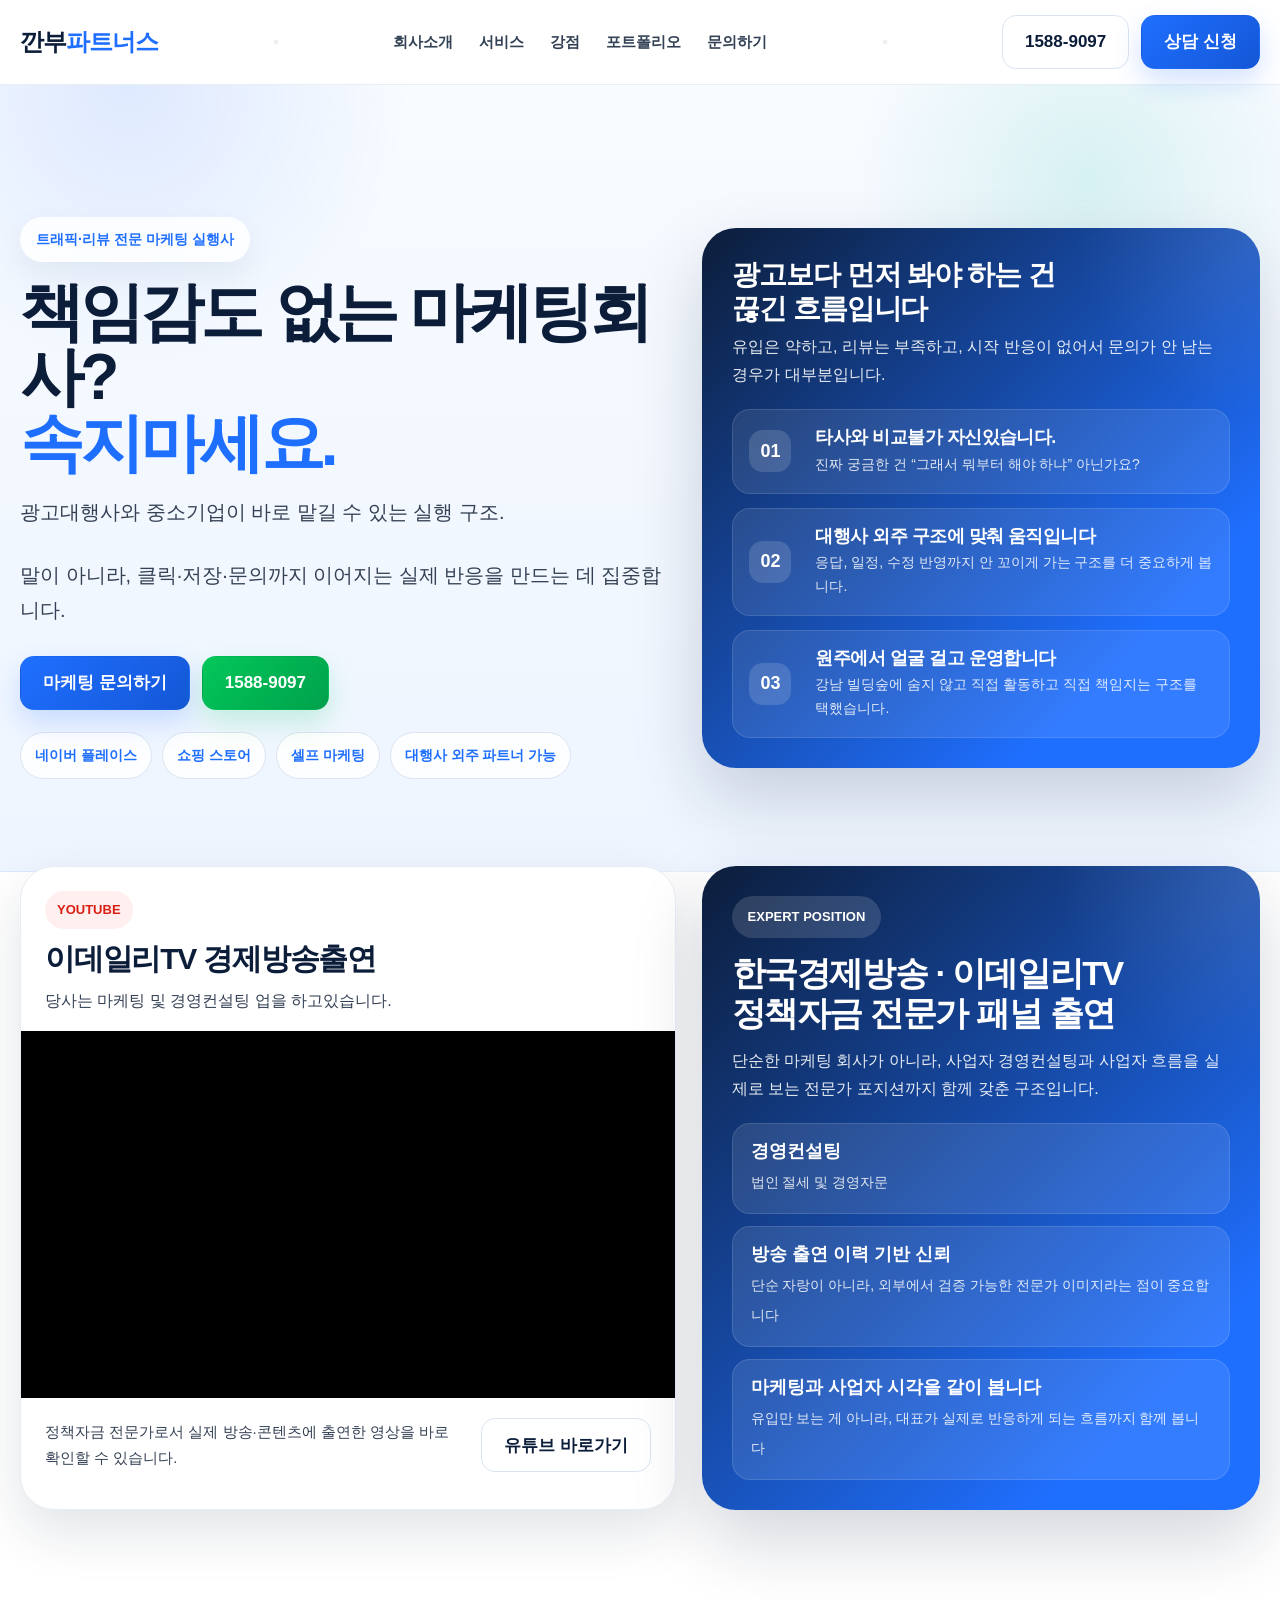
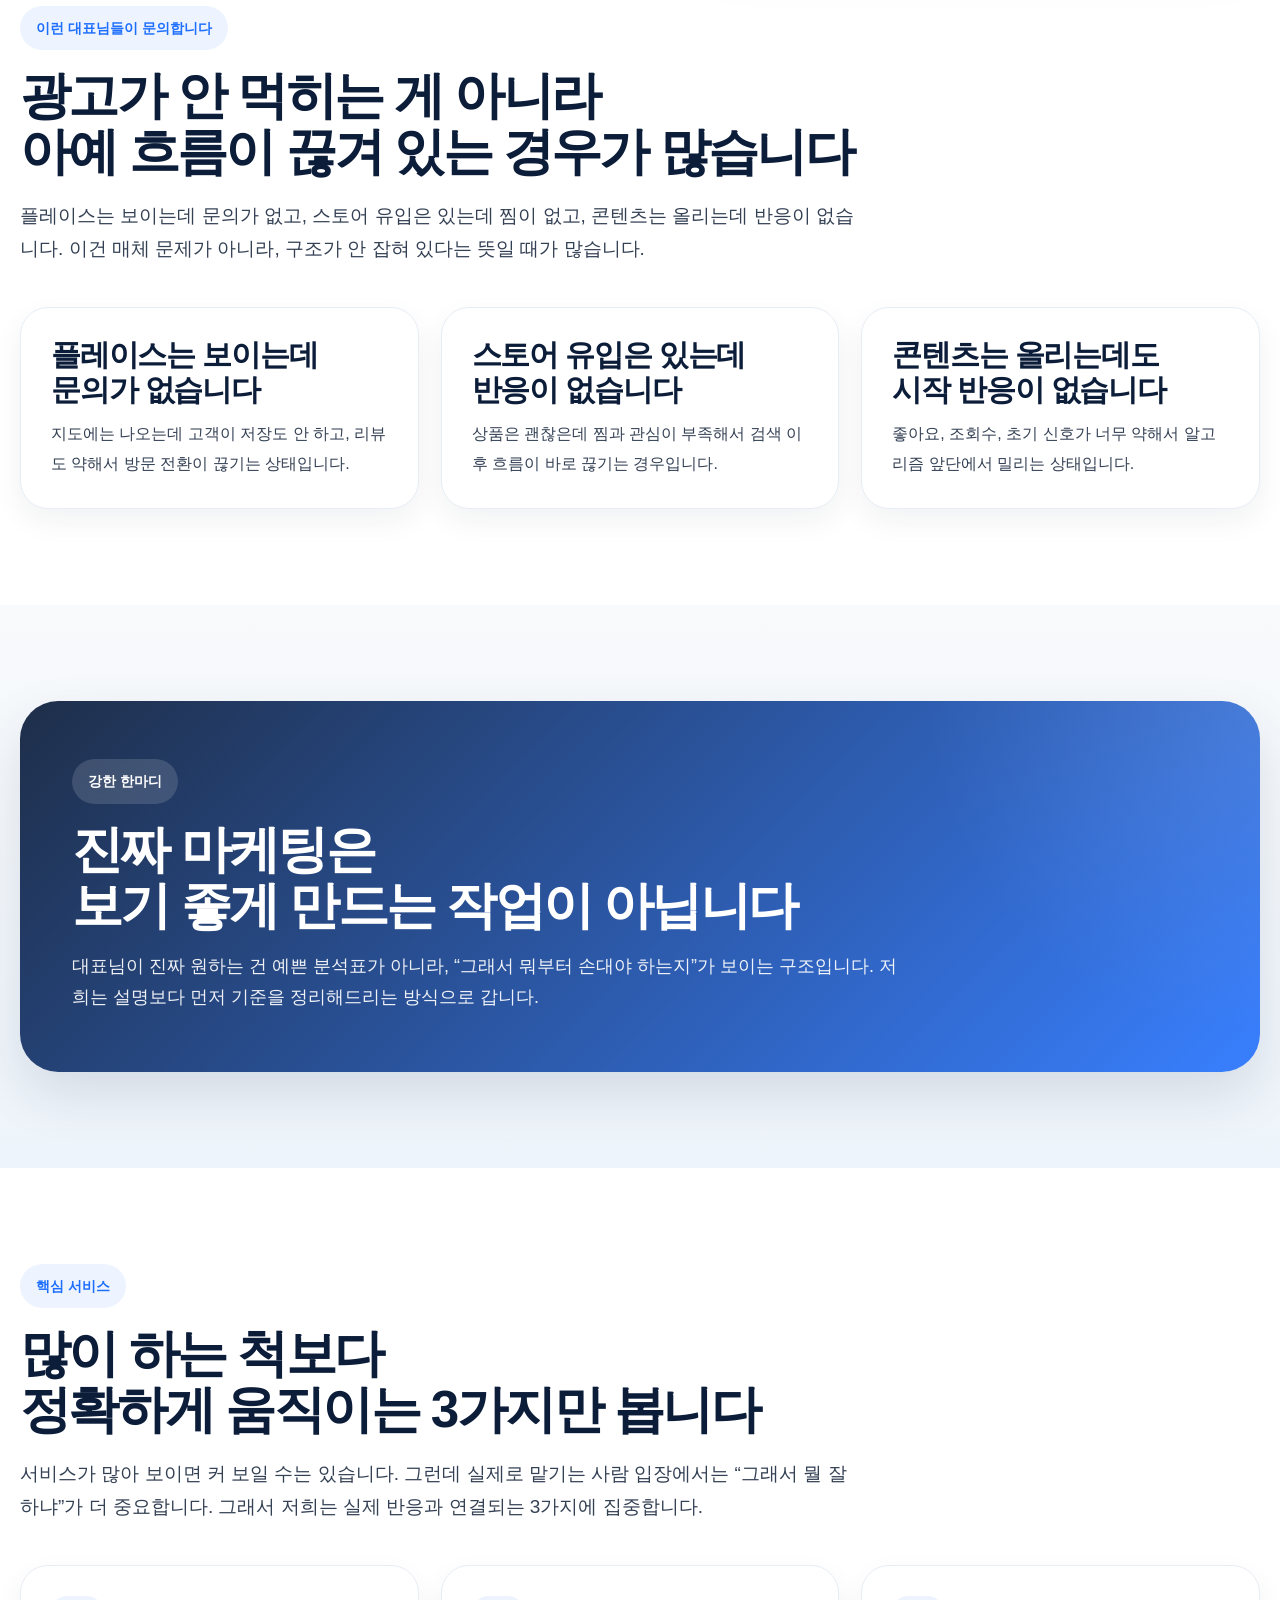
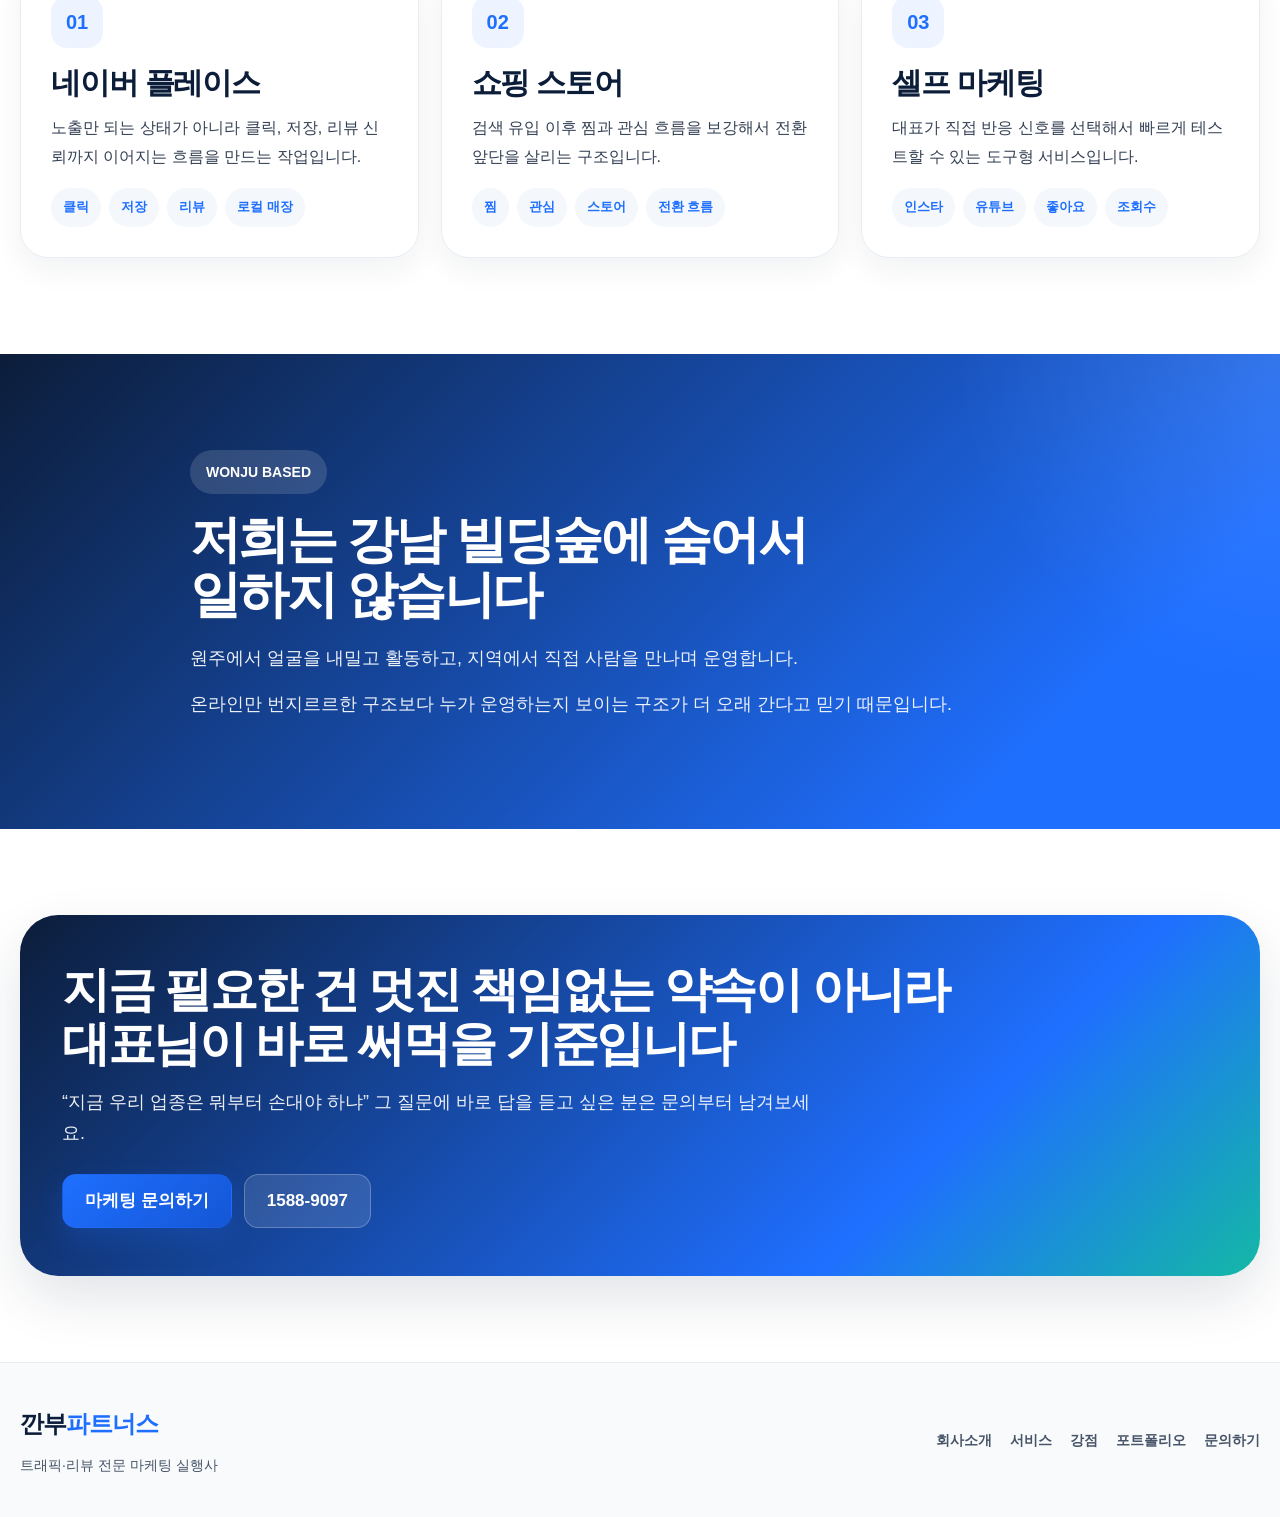
==== commit 420738d1: "Update index.html" ====
--- a/index.html
+++ b/index.html
@@ -3,1108 +3,1007 @@
 <head>
   <meta charset="UTF-8" />
   <meta name="viewport" content="width=device-width, initial-scale=1.0" />
-  <title>깐부파트너스 | 트래픽·리뷰 전문 마케팅 실행사</title>
-  <meta name="description" content="네이버 플레이스, 쇼핑 스토어, 셀프 마케팅까지. 대행사와 중소기업이 바로 맡길 수 있는 트래픽·리뷰 전문 마케팅 실행사" />
+  <meta name="description" content="원주 마케팅 실행사, 네이버 플레이스, 스토어, 리뷰 전문">
+  <meta name="keywords" content="원주마케팅, 플레이스마케팅, 리뷰마케팅">
+<title>깐부파트너스 | 트래픽·리뷰 전문 마케팅 실행사</title>
+  <meta name="description" content="대행사와 중소기업이 바로 맡길 수 있는 실행 중심 마케팅. 기업,병원 마케팅부터 네이버 플레이스, 쇼핑 스토어, 셀프 마케팅까지 실제 반응을 만드는 실행사." />
   <style>
     :root {
       --navy: #0c1d3a;
+      --navy-2: #12284d;
       --blue: #1f6fff;
       --blue-dark: #1457d6;
-      --sky: #f3f8ff;
+      --green: #03c75a;
+      --green-dark: #00a14b;
+      --red: #ff3b30;
+      --mint: #14b8a6;
+      --amber: #f59e0b;
+      --soft: #f7f8fa;
+      --soft-blue: #eef5ff;
+      --line: #e7edf5;
       --text: #111827;
-      --sub: #667085;
-      --line: #e5e7eb;
+      --sub: #344054;
       --white: #ffffff;
-      --bg: #f8fafc;
-      --max: 1200px;
-      --radius-xl: 32px;
-      --radius-lg: 24px;
-      --radius-md: 18px;
-      --shadow-lg: 0 24px 60px rgba(12, 29, 58, 0.12);
-      --shadow-md: 0 16px 32px rgba(12, 29, 58, 0.08);
-    }
-
-    * { box-sizing: border-box; }
-    html { scroll-behavior: smooth; }
+      --shadow-sm: 0 12px 30px rgba(12, 29, 58, 0.06);
+      --shadow-md: 0 22px 54px rgba(12, 29, 58, 0.12);
+      --shadow-lg: 0 30px 70px rgba(12, 29, 58, 0.18);
+      --radius-sm: 16px;
+      --radius-md: 24px;
+      --radius-lg: 36px;
+      --max: 1240px;
+    }
+
+    * {
+      box-sizing: border-box;
+      margin: 0;
+      padding: 0;
+    }
+
+    html {
+      scroll-behavior: smooth;
+    }
+
     body {
-      margin: 0;
       font-family: "Pretendard", "Noto Sans KR", Arial, sans-serif;
       color: var(--text);
-      background: var(--white);
-      line-height: 1.6;
-    }
-
-    body.menu-open { overflow: hidden; }
-    a { color: inherit; text-decoration: none; }
-    img { display: block; max-width: 100%; }
-    button, input, textarea, select { font: inherit; }
+      background: #fff;
+      line-height: 1.75;
+      font-size: 17px;
+      -webkit-font-smoothing: antialiased;
+    }
+
+    a {
+      color: inherit;
+      text-decoration: none;
+    }
+
+    img {
+      display: block;
+      max-width: 100%;
+    }
 
     .container {
       width: min(var(--max), calc(100% - 40px));
       margin: 0 auto;
     }
 
-    .section { padding: 96px 0; }
-    .section.alt { background: var(--bg); }
-
-    .eyebrow {
-      display: inline-flex;
-      align-items: center;
-      gap: 8px;
-      padding: 8px 14px;
-      border-radius: 999px;
-      background: var(--sky);
-      color: var(--blue);
-      font-weight: 800;
-      font-size: 13px;
-      margin-bottom: 18px;
-    }
-
-    .section-head {
+    .site-header {
+      position: sticky;
+      top: 0;
+      z-index: 1000;
+      background: rgba(255,255,255,0.88);
+      backdrop-filter: blur(14px);
+      border-bottom: 1px solid rgba(231,237,245,0.9);
+      transition: box-shadow .2s ease, background .2s ease;
+    }
+    .site-header.scrolled {
+      box-shadow: 0 8px 28px rgba(12,29,58,0.08);
+      background: rgba(255,255,255,0.95);
+    }
+    .header-inner {
+      min-height: 84px;
       display: flex;
-      align-items: end;
+      align-items: center;
       justify-content: space-between;
-      gap: 24px;
-      margin-bottom: 42px;
-    }
-
-    .section-title {
-      margin: 0;
-      font-size: clamp(30px, 4vw, 52px);
-      line-height: 1.16;
+      gap: 20px;
+    }
+  position: sticky;
+  top: 0;
+  z-index: 1000;
+  background: rgba(255,255,255,0.88);
+  backdrop-filter: blur(14px);
+  border-bottom: 1px solid rgba(231,237,245,0.9);
+  transition: box-shadow .2s ease, background .2s ease;
+}
+.site-header.scrolled {
+  box-shadow: 0 8px 28px rgba(12,29,58,0.08);
+  background: rgba(255,255,255,0.95);
+}
+.header-inner {
+  min-height: 84px;
+  display: flex;
+  align-items: center;
+  justify-content: space-between;
+  gap: 20px;
+}
+/* 여기부터 새로 추가 */
+.menu-toggle {
+  display: none;
+  border: 0;
+  background: transparent;
+  font-size: 28px;
+  line-height: 1;
+  cursor: pointer;
+  color: #0f172a;
+}
+@media (max-width: 991px) {
+  .menu-toggle {
+    display: block;
+  }
+  .main-nav {
+    display: none;
+    position: absolute;
+    top: 84px;
+    left: 16px;
+    right: 16px;
+    background: #ffffff;
+    border-radius: 16px;
+    padding: 16px;
+    box-shadow: 0 12px 32px rgba(15, 23, 42, 0.12);
+    flex-direction: column;
+    gap: 14px;
+    z-index: 999;
+  }
+  .main-nav.open {
+    display: flex;
+  }
+}
+    
+    .logo {
+      font-size: 24px;
+      font-weight: 900;
       letter-spacing: -0.04em;
       color: var(--navy);
-    }
-
-    .section-desc {
-      margin: 16px 0 0;
-      color: var(--sub);
-      font-size: 17px;
-      max-width: 700px;
-    }
-
-    .muted { color: var(--sub); }
+      white-space: nowrap;
+    }
+
+    .logo span {
+      color: var(--blue);
+    }
+
+    .nav-links {
+      display: flex;
+      align-items: center;
+      gap: 26px;
+      flex-wrap: wrap;
+    }
+
+    .nav-links a {
+      font-size: 15px;
+      font-weight: 800;
+      color: #334155;
+      transition: color .2s ease;
+    }
+
+    .nav-links a:hover,
+    .nav-links a.active {
+      color: var(--blue);
+    }
+
+    .header-actions {
+      display: flex;
+      align-items: center;
+      gap: 12px;
+      flex-wrap: wrap;
+    }
 
     .btn {
       display: inline-flex;
       align-items: center;
       justify-content: center;
-      gap: 8px;
       min-height: 54px;
       padding: 0 22px;
       border-radius: 14px;
-      font-weight: 800;
-      transition: .2s ease;
+      font-weight: 900;
       border: 1px solid transparent;
+      transition: transform .2s ease, box-shadow .2s ease, filter .2s ease;
+      position: relative;
+      overflow: hidden;
+      white-space: nowrap;
       cursor: pointer;
-      white-space: nowrap;
+    }
+
+    .btn:hover {
+      transform: translateY(-2px);
+    }
+
+    .btn::after {
+      content: "";
+      position: absolute;
+      top: 0;
+      left: -120%;
+      width: 120%;
+      height: 100%;
+      background: linear-gradient(120deg, transparent, rgba(255,255,255,0.35), transparent);
+      transition: left .6s ease;
+    }
+
+    .btn:hover::after {
+      left: 120%;
     }
 
     .btn-primary {
-      background: var(--blue);
-      color: var(--white);
-      box-shadow: 0 14px 28px rgba(31, 111, 255, 0.24);
-    }
-
-    .btn-primary:hover { background: var(--blue-dark); transform: translateY(-1px); }
+      background: linear-gradient(135deg, var(--blue), var(--blue-dark));
+      color: white;
+      box-shadow: 0 12px 28px rgba(31,111,255,0.20);
+    }
 
     .btn-outline {
-      border-color: #cfe0ff;
-      color: var(--blue);
-      background: var(--white);
-    }
-
-    .btn-outline:hover { border-color: var(--blue); background: #f8fbff; }
-
-    .topbar {
-      position: sticky;
-      top: 0;
-      z-index: 1200;
-      background: rgba(255, 255, 255, 0.88);
-      backdrop-filter: blur(16px);
-      border-bottom: 1px solid rgba(229, 231, 235, 0.85);
-    }
-
-    .nav {
-      min-height: 84px;
-      display: flex;
-      align-items: center;
-      justify-content: space-between;
-      gap: 20px;
-    }
-
-    .logo {
-      font-size: 24px;
-      font-weight: 900;
-      letter-spacing: -0.05em;
+      background: #fff;
       color: var(--navy);
-    }
-
-    .logo span { color: var(--blue); }
-
-    .nav-links {
-      display: flex;
-      align-items: center;
-      gap: 28px;
-      font-size: 15px;
-      font-weight: 700;
-      color: #334155;
-    }
-
-    .nav-links a:hover { color: var(--blue); }
-
-    .nav-actions {
-      display: flex;
-      align-items: center;
-      gap: 12px;
-    }
-
-    .menu-toggle {
-      display: none;
-      width: 46px;
-      height: 46px;
-      border-radius: 12px;
-      border: 1px solid var(--line);
-      background: var(--white);
-      padding: 0;
-      align-items: center;
-      justify-content: center;
-      cursor: pointer;
-    }
-
-    .menu-toggle span,
-    .menu-toggle::before,
-    .menu-toggle::after {
-      content: "";
-      display: block;
-      width: 18px;
-      height: 2px;
-      background: var(--navy);
-      border-radius: 999px;
-      transition: .2s ease;
-      position: absolute;
-    }
-
-    .menu-toggle span { transform: translateY(0); }
-    .menu-toggle::before { transform: translateY(-6px); }
-    .menu-toggle::after { transform: translateY(6px); }
-    .menu-toggle { position: relative; }
-
-    .menu-open .menu-toggle span { opacity: 0; }
-    .menu-open .menu-toggle::before { transform: rotate(45deg); }
-    .menu-open .menu-toggle::after { transform: rotate(-45deg); }
-
-    .mobile-panel {
-      position: fixed;
-      inset: 84px 0 0 0;
-      background: rgba(255,255,255,0.98);
-      backdrop-filter: blur(12px);
-      padding: 24px 20px 40px;
-      display: none;
-      z-index: 1100;
-      overflow-y: auto;
-    }
-
-    .mobile-panel a {
-      display: block;
-      padding: 14px 0;
-      font-size: 18px;
-      font-weight: 800;
-      border-bottom: 1px solid #eef2f7;
-    }
-
-    .mobile-panel .btn { width: 100%; margin-top: 16px; }
+      border: 1px solid #dbe4f0;
+    }
+
+    .btn-green {
+      background: linear-gradient(135deg, var(--green), var(--green-dark));
+      color: white;
+      box-shadow: 0 12px 28px rgba(3,199,90,0.20);
+    }
 
     .hero {
       position: relative;
       overflow: hidden;
+      padding: 132px 0 92px;
       background:
-        radial-gradient(circle at 90% 10%, rgba(31,111,255,0.15), transparent 22%),
-        radial-gradient(circle at 0% 20%, rgba(31,111,255,0.12), transparent 20%),
-        linear-gradient(180deg, #f7fbff 0%, #ffffff 55%);
-      padding: 84px 0 70px;
+        radial-gradient(circle at 85% 12%, rgba(20,184,166,0.14), transparent 18%),
+        radial-gradient(circle at 10% 0%, rgba(31,111,255,0.12), transparent 20%),
+        linear-gradient(180deg, #f8fbff 0%, #eef5ff 100%);
+      border-bottom: 1px solid rgba(31,111,255,0.08);
     }
 
     .hero-grid {
       display: grid;
       grid-template-columns: 1.08fr 0.92fr;
-      gap: 34px;
-      align-items: center;
-    }
-
-    .hero-copy .eyebrow { margin-bottom: 20px; }
-
-    .hero-title {
-      margin: 0;
-      font-size: clamp(38px, 5vw, 68px);
-      line-height: 1.06;
+      gap: 28px;
+      align-items: center;
+    }
+
+    .hero-badge {
+      display: inline-flex;
+      align-items: center;
+      padding: 10px 16px;
+      border-radius: 999px;
+      background: rgba(255,255,255,0.88);
+      color: var(--blue);
+      font-size: 14px;
+      font-weight: 900;
+      margin-bottom: 18px;
+      box-shadow: var(--shadow-sm);
+    }
+
+    .hero h1 {
+      font-size: clamp(44px, 5vw, 76px);
+      line-height: 1.03;
       letter-spacing: -0.06em;
       color: var(--navy);
-    }
-
-    .hero-title strong { color: var(--blue); }
-
-    .hero-desc {
-      margin: 22px 0 0;
-      color: #475467;
-      font-size: 18px;
-      max-width: 670px;
+      margin-bottom: 18px;
+    }
+
+    .hero h1 span {
+      color: var(--blue);
+    }
+
+    .hero p {
+      font-size: 20px;
+      color: var(--sub);
+      max-width: 780px;
+      margin-bottom: 28px;
     }
 
     .hero-actions {
-      margin-top: 30px;
       display: flex;
       gap: 12px;
       flex-wrap: wrap;
-    }
-
-    .hero-badges {
-      margin-top: 28px;
+      margin-bottom: 22px;
+    }
+
+    .hero-tags {
       display: flex;
       flex-wrap: wrap;
       gap: 10px;
     }
 
-    .badge {
+    .hero-tags span {
       display: inline-flex;
       align-items: center;
-      min-height: 42px;
-      padding: 0 14px;
+      padding: 10px 14px;
       border-radius: 999px;
-      border: 1px solid #d9e6ff;
-      background: rgba(255,255,255,0.82);
-      color: #2158bf;
+      background: rgba(255,255,255,0.86);
+      border: 1px solid #dbe4f0;
+      color: var(--blue);
       font-size: 14px;
       font-weight: 800;
     }
 
     .hero-panel {
-      background: var(--white);
-      border: 1px solid rgba(229,231,235,0.9);
+      background: linear-gradient(135deg, #0c1d3a 0%, #1f6fff 78%);
+      color: white;
       border-radius: 34px;
+      padding: 30px;
       box-shadow: var(--shadow-lg);
+      position: relative;
       overflow: hidden;
     }
 
+    .hero-panel::after {
+      content: "";
+      position: absolute;
+      inset: 0;
+      background: radial-gradient(circle at 100% 0%, rgba(255,255,255,0.10), transparent 24%);
+      pointer-events: none;
+    }
+
+    .hero-panel > * {
+      position: relative;
+      z-index: 1;
+    }
+
     .hero-panel-top {
-      padding: 28px;
-      color: var(--white);
-      background: linear-gradient(135deg, #0c1d3a 0%, #1f6fff 100%);
-    }
-
-    .hero-panel-top h3 {
-      margin: 0 0 10px;
-      font-size: 30px;
+      margin-bottom: 20px;
+    }
+
+    .hero-panel-top strong {
+      display: block;
+      font-size: 28px;
       line-height: 1.2;
       letter-spacing: -0.04em;
+      margin-bottom: 8px;
     }
 
     .hero-panel-top p {
+      color: rgba(255,255,255,0.90);
+      font-size: 16px;
       margin: 0;
-      color: rgba(255,255,255,0.82);
-      font-size: 15px;
-    }
-
-    .hero-panel-body { padding: 24px; }
-
-    .mini-cards {
+    }
+
+    .hero-panel-list {
       display: grid;
       gap: 14px;
     }
 
-    .mini-card {
-      display: flex;
+    .hero-panel-item {
+      display: grid;
+      grid-template-columns: 52px 1fr;
       gap: 14px;
-      align-items: flex-start;
-      border: 1px solid var(--line);
+      align-items: center;
+      padding: 16px;
       border-radius: 18px;
-      padding: 16px;
-      background: #fff;
-    }
-
-    .mini-num {
-      width: 36px;
-      height: 36px;
-      border-radius: 12px;
-      background: var(--sky);
-      color: var(--blue);
-      font-weight: 900;
+      background: rgba(255,255,255,0.09);
+      border: 1px solid rgba(255,255,255,0.12);
+    }
+
+    .hero-panel-num {
+      width: 42px;
+      height: 42px;
       display: grid;
       place-items: center;
-      flex: none;
-    }
-
-    .mini-card b {
+      border-radius: 14px;
+      background: rgba(255,255,255,0.14);
+      color: white;
+      font-weight: 900;
+      font-size: 18px;
+    }
+
+    .hero-panel-item h3 {
+      font-size: 18px;
+      line-height: 1.25;
+      color: white;
+      margin-bottom: 4px;
+      letter-spacing: -0.03em;
+    }
+
+    .hero-panel-item p {
+      font-size: 14px;
+      line-height: 1.7;
+      color: rgba(255,255,255,0.86);
+      margin: 0;
+    }
+
+    .video-section {
+      padding: 28px 0 0;
+      background: #fff;
+    }
+
+    .video-wrap {
+      margin-top: -34px;
+      display: grid;
+      grid-template-columns: 1.08fr 0.92fr;
+      gap: 26px;
+      align-items: stretch;
+    }
+
+    .video-card {
+      background: #fff;
+      border: 1px solid var(--line);
+      border-radius: 34px;
+      overflow: hidden;
+      box-shadow: var(--shadow-md);
+    }
+
+    .video-card-head {
+      padding: 24px 24px 16px;
+    }
+
+    .video-card-head .mini-badge {
+      display: inline-flex;
+      align-items: center;
+      padding: 8px 12px;
+      border-radius: 999px;
+      background: #ffefef;
+      color: #d91f14;
+      font-size: 13px;
+      font-weight: 900;
+      margin-bottom: 12px;
+    }
+
+    .video-card-head h2 {
+      font-size: 30px;
+      line-height: 1.18;
+      letter-spacing: -0.04em;
+      color: var(--navy);
+      margin-bottom: 10px;
+    }
+
+    .video-card-head p {
+      font-size: 16px;
+      color: var(--sub);
+    }
+
+    .video-frame {
+      position: relative;
+      width: 100%;
+      aspect-ratio: 16 / 9;
+      background: #000;
+    }
+
+    .video-frame iframe {
+      position: absolute;
+      inset: 0;
+      width: 100%;
+      height: 100%;
+    }
+
+    .video-card-foot {
+      padding: 20px 24px 26px;
+      display: flex;
+      justify-content: space-between;
+      align-items: center;
+      gap: 16px;
+      flex-wrap: wrap;
+    }
+
+    .video-card-foot p {
+      font-size: 15px;
+      color: var(--sub);
+      flex: 1;
+      min-width: 220px;
+    }
+
+    .broadcast-card {
+      background: linear-gradient(135deg, #0c1d3a 0%, #1f6fff 82%);
+      color: white;
+      border-radius: 34px;
+      padding: 30px;
+      box-shadow: var(--shadow-lg);
+      position: relative;
+      overflow: hidden;
+    }
+
+    .broadcast-card::after {
+      content: "";
+      position: absolute;
+      inset: 0;
+      background: radial-gradient(circle at 100% 0%, rgba(255,255,255,0.12), transparent 24%);
+      pointer-events: none;
+    }
+
+    .broadcast-card > * {
+      position: relative;
+      z-index: 1;
+    }
+
+    .broadcast-chip {
+      display: inline-flex;
+      align-items: center;
+      padding: 10px 16px;
+      border-radius: 999px;
+      background: rgba(255,255,255,0.14);
+      color: white;
+      font-size: 13px;
+      font-weight: 900;
+      margin-bottom: 16px;
+      backdrop-filter: blur(8px);
+    }
+
+    .broadcast-card h3 {
+      font-size: 34px;
+      line-height: 1.15;
+      letter-spacing: -0.04em;
+      margin-bottom: 14px;
+    }
+
+    .broadcast-card p {
+      font-size: 16px;
+      color: rgba(255,255,255,0.90);
+      margin-bottom: 18px;
+    }
+
+    .broadcast-points {
+      display: grid;
+      gap: 12px;
+      margin-top: 20px;
+    }
+
+    .broadcast-point {
+      padding: 16px 18px;
+      border-radius: 18px;
+      background: rgba(255,255,255,0.10);
+      border: 1px solid rgba(255,255,255,0.12);
+    }
+
+    .broadcast-point strong {
       display: block;
+      font-size: 18px;
+      line-height: 1.3;
       margin-bottom: 4px;
-      font-size: 15px;
-    }
-
-    .mini-card span { color: var(--sub); font-size: 14px; }
-
-    .hero-stats {
-      margin-top: 16px;
+    }
+
+    .broadcast-point span {
+      font-size: 14px;
+      line-height: 1.7;
+      color: rgba(255,255,255,0.86);
+    }
+
+    .section {
+      padding: 96px 0;
+    }
+
+    .section-soft {
+      background: linear-gradient(180deg, #f8fafc 0%, #eef4fb 100%);
+    }
+
+    .section-chip {
+      display: inline-flex;
+      align-items: center;
+      padding: 10px 16px;
+      border-radius: 999px;
+      background: #eef4ff;
+      color: var(--blue);
+      font-size: 14px;
+      font-weight: 900;
+      margin-bottom: 18px;
+    }
+
+    .section-title {
+      font-size: clamp(34px, 4vw, 56px);
+      line-height: 1.1;
+      letter-spacing: -0.05em;
+      color: var(--navy);
+      margin-bottom: 18px;
+    }
+
+    .section-sub {
+      max-width: 840px;
+      color: var(--sub);
+      font-size: 19px;
+      margin-bottom: 42px;
+    }
+
+    .hook-grid {
       display: grid;
       grid-template-columns: repeat(3, 1fr);
-      gap: 12px;
-    }
-
-    .hero-stat {
-      padding: 18px 14px;
-      background: #f8fbff;
-      border: 1px solid #e4edff;
-      border-radius: 18px;
-      text-align: center;
-    }
-
-    .hero-stat strong {
-      display: block;
-      font-size: 26px;
-      line-height: 1.05;
+      gap: 22px;
+    }
+
+    .hook-card {
+      background: #fff;
+      border: 1px solid var(--line);
+      border-radius: 28px;
+      padding: 30px;
+      box-shadow: var(--shadow-sm);
+      transition: transform .3s ease, box-shadow .3s ease;
+    }
+
+    .hook-card:hover {
+      transform: translateY(-8px);
+      box-shadow: 0 24px 50px rgba(12,29,58,0.12);
+    }
+
+    .hook-card h3 {
+      font-size: 30px;
+      line-height: 1.15;
+      letter-spacing: -0.04em;
       color: var(--navy);
-      margin-bottom: 6px;
-      letter-spacing: -0.03em;
-    }
-
-    .hero-stat span { font-size: 13px; font-weight: 700; color: var(--sub); }
-
-    .grid-3,
-    .grid-4,
-    .grid-2,
-    .service-grid,
-    .case-grid,
-    .logo-grid,
-    .contact-grid,
-    .footer-grid,
-    .faq-grid,
-    .photo-grid,
-    .trust-grid,
-    .process-grid {
+      margin-bottom: 12px;
+    }
+
+    .hook-card p {
+      color: var(--sub);
+      font-size: 16px;
+      line-height: 1.85;
+    }
+
+    .mid-banner {
+      position: relative;
+      overflow: hidden;
+      border-radius: 38px;
+      padding: 58px 52px;
+      background:
+        linear-gradient(135deg, rgba(12,29,58,0.92), rgba(31,111,255,0.88)),
+        url('https://images.unsplash.com/photo-1520607162513-77705c0f0d4a?q=80&w=1800&auto=format&fit=crop') center/cover no-repeat;
+      color: white;
+      box-shadow: var(--shadow-md);
+    }
+
+    .mid-banner::after {
+      content: "";
+      position: absolute;
+      inset: 0;
+      background: radial-gradient(circle at 100% 0%, rgba(255,255,255,0.10), transparent 26%);
+      pointer-events: none;
+    }
+
+    .mid-banner > * {
+      position: relative;
+      z-index: 1;
+    }
+
+    .mid-banner .section-chip {
+      background: rgba(255,255,255,0.14);
+      color: white;
+      backdrop-filter: blur(8px);
+    }
+
+    .mid-banner h2 {
+      font-size: clamp(34px, 4vw, 54px);
+      line-height: 1.1;
+      letter-spacing: -0.05em;
+      margin-bottom: 16px;
+    }
+
+    .mid-banner p {
+      max-width: 840px;
+      color: rgba(255,255,255,0.92);
+      font-size: 18px;
+    }
+
+    .service-overview {
       display: grid;
+      grid-template-columns: repeat(3, 1fr);
       gap: 22px;
     }
 
-    .grid-3 { grid-template-columns: repeat(3, 1fr); }
-    .grid-4 { grid-template-columns: repeat(4, 1fr); }
-    .grid-2 { grid-template-columns: repeat(2, 1fr); }
-
-    .card {
-      background: var(--white);
+    .service-card {
+      background: #fff;
       border: 1px solid var(--line);
-      border-radius: var(--radius-lg);
-      padding: 28px;
-      box-shadow: var(--shadow-md);
-    }
-
-    .card h3,
-    .card h4 { margin: 0 0 12px; letter-spacing: -0.03em; }
-    .card p { margin: 0; color: var(--sub); }
-
-    .problem-card {
-      min-height: 210px;
-      background: linear-gradient(180deg, #ffffff 0%, #f9fbff 100%);
-    }
-
-    .problem-badge {
+      border-radius: 28px;
+      padding: 30px;
+      box-shadow: var(--shadow-sm);
+      transition: transform .3s ease, box-shadow .3s ease;
+    }
+
+    .service-card:hover {
+      transform: translateY(-8px);
+      box-shadow: 0 24px 50px rgba(12,29,58,0.12);
+    }
+
+    .service-num {
+      width: 52px;
+      height: 52px;
+      display: grid;
+      place-items: center;
+      border-radius: 16px;
+      background: #eef4ff;
+      color: var(--blue);
+      font-size: 20px;
+      font-weight: 900;
+      margin-bottom: 18px;
+    }
+
+    .service-card h3 {
+      font-size: 30px;
+      line-height: 1.15;
+      letter-spacing: -0.04em;
+      color: var(--navy);
+      margin-bottom: 12px;
+    }
+
+    .service-card p {
+      color: var(--sub);
+      font-size: 16px;
+      line-height: 1.85;
+      margin-bottom: 16px;
+    }
+
+    .service-tags {
+      display: flex;
+      flex-wrap: wrap;
+      gap: 8px;
+    }
+
+    .service-tags span {
       display: inline-flex;
+      align-items: center;
       padding: 8px 12px;
       border-radius: 999px;
-      background: var(--sky);
+      background: #f4f7fb;
       color: var(--blue);
-      font-size: 12px;
-      font-weight: 900;
-      margin-bottom: 16px;
-    }
-
-    .company-wrap {
-      display: grid;
-      grid-template-columns: 0.96fr 1.04fr;
-      gap: 24px;
-      align-items: stretch;
-    }
-
-    .portrait-card {
+      font-size: 13px;
+      font-weight: 800;
+    }
+
+    .origin-section {
+      background: linear-gradient(135deg, #0c1d3a 0%, #1f6fff 82%);
+      color: white;
+      padding: 96px 0;
+      position: relative;
       overflow: hidden;
-      padding: 0;
-      position: relative;
-      min-height: 640px;
-    }
-
-    .portrait-visual {
+    }
+
+    .origin-section::after {
+      content: "";
       position: absolute;
       inset: 0;
       background:
-        linear-gradient(rgba(12,29,58,0.2), rgba(12,29,58,0.55)),
-        url('./assets/representative.jpg') center/cover no-repeat;
-    }
-
-    .portrait-fallback {
-      position: absolute;
-      inset: 0;
-      background: linear-gradient(135deg, #0c1d3a 0%, #1f6fff 100%);
-      display: none;
-    }
-
-    .portrait-overlay {
+        radial-gradient(circle at 100% 0%, rgba(255,255,255,0.10), transparent 24%);
+      pointer-events: none;
+    }
+
+    .origin-inner {
       position: relative;
       z-index: 1;
-      height: 100%;
-      padding: 36px;
+      max-width: 900px;
+    }
+
+    .origin-chip {
+      display: inline-flex;
+      align-items: center;
+      padding: 10px 16px;
+      border-radius: 999px;
+      background: rgba(255,255,255,0.14);
+      color: white;
+      font-size: 14px;
+      font-weight: 900;
+      margin-bottom: 18px;
+      backdrop-filter: blur(8px);
+    }
+
+    .origin-section h2 {
+      font-size: clamp(36px, 4vw, 58px);
+      line-height: 1.08;
+      letter-spacing: -0.05em;
+      margin-bottom: 18px;
+    }
+
+    .origin-section p {
+      font-size: 18px;
+      color: rgba(255,255,255,0.92);
+      line-height: 1.9;
+      margin-bottom: 12px;
+    }
+
+    .cta-band {
+      padding: 86px 0;
+    }
+
+    .cta-box {
+      border-radius: 38px;
+      padding: 48px 42px;
+      background: linear-gradient(135deg, #0c1d3a 0%, #1f6fff 72%, #14b8a6 100%);
+      color: white;
+      box-shadow: var(--shadow-md);
+    }
+
+    .cta-box h2 {
+      font-size: clamp(32px, 4vw, 48px);
+      line-height: 1.12;
+      letter-spacing: -0.05em;
+      margin-bottom: 16px;
+    }
+
+    .cta-box p {
+      max-width: 760px;
+      color: rgba(255,255,255,0.92);
+      margin-bottom: 24px;
+      font-size: 18px;
+    }
+
+    .cta-actions {
       display: flex;
-      flex-direction: column;
-      justify-content: end;
-      color: var(--white);
-    }
-
-    .portrait-overlay .eyebrow {
+      gap: 12px;
+      flex-wrap: wrap;
+    }
+
+    .cta-actions .btn-outline {
       background: rgba(255,255,255,0.12);
-      color: #fff;
-      width: fit-content;
-    }
-
-    .portrait-overlay h3 {
-      margin: 0 0 12px;
-      font-size: clamp(28px, 3vw, 42px);
-      line-height: 1.15;
-      letter-spacing: -0.04em;
-    }
-
-    .portrait-overlay p { margin: 0; color: rgba(255,255,255,0.82); }
-
-    .company-copy {
-      display: grid;
-      gap: 22px;
-    }
-
-    .company-copy .card {
-      box-shadow: none;
-    }
-
-    .quote-box {
-      padding: 22px 24px;
-      border-radius: 22px;
-      background: linear-gradient(180deg, #f4f8ff 0%, #ffffff 100%);
-      border: 1px solid #dbe7ff;
-      font-weight: 800;
-      color: var(--navy);
-      font-size: 18px;
-      line-height: 1.5;
-    }
-
-    .trust-grid { grid-template-columns: repeat(3, 1fr); }
-
-    .trust-item {
-      padding: 24px;
-      border-radius: 20px;
-      border: 1px solid var(--line);
-      background: #fff;
-    }
-
-    .trust-item .icon {
-      width: 48px;
-      height: 48px;
-      display: grid;
-      place-items: center;
-      border-radius: 16px;
-      background: var(--sky);
-      color: var(--blue);
-      font-size: 20px;
-      margin-bottom: 16px;
-    }
-
-    .photo-grid { grid-template-columns: repeat(3, 1fr); }
-
-    .photo-box {
-      position: relative;
-      aspect-ratio: 4 / 3;
-      border-radius: 24px;
-      overflow: hidden;
-      background: linear-gradient(135deg, #dbeafe 0%, #eff6ff 100%);
-      border: 1px solid #d9e6ff;
-    }
-
-    .photo-box img {
-      width: 100%;
-      height: 100%;
-      object-fit: cover;
-    }
-
-    .photo-box .label {
-      position: absolute;
-      left: 16px;
-      bottom: 16px;
-      padding: 8px 12px;
-      border-radius: 999px;
-      background: rgba(12,29,58,0.8);
       color: white;
-      font-size: 13px;
-      font-weight: 800;
-      backdrop-filter: blur(8px);
-    }
-
-    .service-grid { grid-template-columns: repeat(3, 1fr); }
-
-    .service-card {
-      position: relative;
-      overflow: hidden;
-      min-height: 350px;
-      background: linear-gradient(180deg, #ffffff 0%, #f8fbff 100%);
-    }
-
-    .service-card::after {
-      content: "";
-      position: absolute;
-      right: -40px;
-      bottom: -40px;
-      width: 160px;
-      height: 160px;
-      border-radius: 999px;
-      background: rgba(31,111,255,0.08);
-    }
-
-    .service-num {
-      width: 54px;
-      height: 54px;
-      border-radius: 18px;
-      background: var(--sky);
-      color: var(--blue);
-      font-size: 18px;
-      font-weight: 900;
-      display: grid;
-      place-items: center;
-      margin-bottom: 18px;
-      position: relative;
-      z-index: 1;
-    }
-
-    .service-card h3 {
-      font-size: 28px;
-      margin-bottom: 10px;
-      position: relative;
-      z-index: 1;
-    }
-
-    .service-card p,
-    .service-card ul,
-    .service-card .tag-row {
-      position: relative;
-      z-index: 1;
-    }
-
-    .service-card ul {
-      margin: 18px 0 0;
-      padding-left: 18px;
-      color: #334155;
-    }
-
-    .service-card li { margin-bottom: 8px; }
-
-    .tag-row {
-      margin-top: 18px;
-      display: flex;
-      flex-wrap: wrap;
-      gap: 8px;
-    }
-
-    .tag {
-      padding: 8px 10px;
-      border-radius: 999px;
-      background: #eef4ff;
-      color: var(--blue);
-      font-size: 12px;
-      font-weight: 800;
-    }
-
-    .dark-band {
-      background: #0b1324;
-      border-radius: 38px;
-      color: white;
-      padding: 56px;
-      box-shadow: var(--shadow-lg);
-    }
-
-    .dark-band .section-title,
-    .dark-band .section-desc { color: white; }
-    .dark-band .section-desc { color: rgba(255,255,255,0.74); }
-
-    .dark-cards {
-      margin-top: 34px;
-      display: grid;
-      grid-template-columns: repeat(4, 1fr);
-      gap: 18px;
-    }
-
-    .dark-card {
-      padding: 24px;
-      border-radius: 22px;
-      background: rgba(255,255,255,0.05);
-      border: 1px solid rgba(255,255,255,0.09);
-    }
-
-    .dark-card .num {
-      width: 42px;
-      height: 42px;
-      border-radius: 14px;
-      display: grid;
-      place-items: center;
-      background: rgba(31,111,255,0.22);
-      color: white;
-      font-weight: 900;
-      margin-bottom: 16px;
-    }
-
-    .dark-card h3 { margin: 0 0 10px; font-size: 24px; }
-    .dark-card p { margin: 0; color: rgba(255,255,255,0.76); }
-
-    .logo-grid {
-      margin-top: 38px;
-      grid-template-columns: repeat(5, 1fr);
-    }
-
-    .logo-item {
-      min-height: 100px;
-      border-radius: 22px;
-      border: 1px solid var(--line);
-      background: white;
-      display: grid;
-      place-items: center;
-      padding: 16px;
-      font-weight: 900;
-      color: #334155;
-      text-align: center;
-      line-height: 1.4;
-    }
-
-    .case-grid { grid-template-columns: repeat(3, 1fr); }
-
-    .case-card { overflow: hidden; padding: 0; }
-
-    .case-thumb {
-      aspect-ratio: 16 / 10;
-      position: relative;
-      background: linear-gradient(135deg, #0c1d3a 0%, #1f6fff 100%);
-      overflow: hidden;
-    }
-
-    .case-thumb img {
-      width: 100%;
-      height: 100%;
-      object-fit: cover;
-    }
-
-    .case-thumb .fallback {
-      position: absolute;
-      inset: 0;
-      display: grid;
-      place-items: center;
-      color: white;
-      font-size: 20px;
-      font-weight: 900;
-      letter-spacing: -0.03em;
-      text-align: center;
-      padding: 20px;
-    }
-
-    .case-body { padding: 24px; }
-
-    .case-badge {
-      display: inline-flex;
-      padding: 8px 12px;
-      border-radius: 999px;
-      background: var(--sky);
-      color: var(--blue);
-      font-size: 12px;
-      font-weight: 900;
-      margin-bottom: 14px;
-    }
-
-    .case-body h3 {
-      margin: 0 0 10px;
-      font-size: 23px;
-      line-height: 1.3;
-    }
-
-    .case-body ul {
-      margin: 16px 0 0;
-      padding-left: 18px;
-      color: #334155;
-      font-size: 14px;
-    }
-
-    .process-grid { grid-template-columns: repeat(4, 1fr); }
-
-    .process-card {
-      position: relative;
-      min-height: 210px;
-      background: #fff;
-    }
-
-    .step-label {
-      display: inline-flex;
-      margin-bottom: 16px;
-      color: var(--blue);
-      font-weight: 900;
-      font-size: 12px;
-      letter-spacing: 0.06em;
-    }
-
-    .faq-grid { grid-template-columns: repeat(2, 1fr); }
-
-    .faq-item summary {
-      list-style: none;
-      cursor: pointer;
-      font-weight: 800;
-      font-size: 18px;
-      color: var(--navy);
+      border-color: rgba(255,255,255,0.24);
+    }
+
+    .site-footer {
+      padding: 40px 0;
+      border-top: 1px solid var(--line);
+      background: #f8fafc;
+    }
+
+    .footer-inner {
       display: flex;
       justify-content: space-between;
-      gap: 16px;
-      align-items: center;
-    }
-
-    .faq-item summary::-webkit-details-marker { display: none; }
-    .faq-item details { border-radius: 22px; }
-    .faq-item .answer {
-      margin-top: 14px;
-      color: var(--sub);
-      font-size: 15px;
-    }
-
-    .faq-item .plus {
-      width: 28px;
-      height: 28px;
-      border-radius: 999px;
-      display: grid;
-      place-items: center;
-      background: var(--sky);
-      color: var(--blue);
-      flex: none;
-      font-size: 18px;
-      line-height: 1;
-    }
-
-    .contact-grid { grid-template-columns: 0.94fr 1.06fr; }
-
-    .contact-panel {
-      padding: 34px;
-      border-radius: 30px;
-      color: white;
-      background: linear-gradient(135deg, #0c1d3a 0%, #1f6fff 100%);
-      box-shadow: var(--shadow-lg);
-    }
-
-    .contact-panel h3 {
-      margin: 0 0 12px;
-      font-size: 36px;
-      line-height: 1.15;
-      letter-spacing: -0.04em;
-    }
-
-    .contact-panel p {
-      margin: 0 0 24px;
-      color: rgba(255,255,255,0.82);
-    }
-
-    .contact-lines {
-      display: grid;
-      gap: 14px;
-      margin-top: 24px;
-    }
-
-    .contact-line {
-      padding: 16px 18px;
-      border-radius: 18px;
-      background: rgba(255,255,255,0.08);
-      border: 1px solid rgba(255,255,255,0.08);
-    }
-
-    .contact-line b {
-      display: block;
-      font-size: 13px;
-      margin-bottom: 4px;
-    }
-
-    .contact-line span { font-size: 17px; font-weight: 800; }
-
-    .form-wrap {
-      background: white;
-      border: 1px solid var(--line);
-      border-radius: 30px;
-      padding: 32px;
-      box-shadow: var(--shadow-md);
-    }
-
-    .form-grid {
-      display: grid;
-      grid-template-columns: repeat(2, 1fr);
-      gap: 16px;
-    }
-
-    .field,
-    textarea,
-    select {
-      width: 100%;
-      min-height: 54px;
-      border-radius: 14px;
-      border: 1px solid #d0d5dd;
-      padding: 14px 16px;
-      color: var(--text);
-      background: white;
-      outline: none;
-      transition: .2s ease;
-    }
-
-    textarea { min-height: 150px; resize: vertical; }
-
-    .field:focus,
-    textarea:focus,
-    select:focus {
-      border-color: var(--blue);
-      box-shadow: 0 0 0 4px rgba(31,111,255,0.08);
-    }
-
-    .full { grid-column: 1 / -1; }
-
-    .agree {
+      gap: 24px;
+      align-items: center;
+      flex-wrap: wrap;
+    }
+
+    .footer-links {
       display: flex;
-      align-items: center;
-      gap: 10px;
-      margin: 8px 0 20px;
-      color: var(--sub);
+      gap: 18px;
+      flex-wrap: wrap;
+    }
+
+    .footer-links a {
       font-size: 14px;
-    }
-
-    .agree input { width: 18px; height: 18px; }
-
-    .notice {
-      margin-top: 18px;
-      padding: 18px;
-      border-radius: 18px;
-      background: #f8fbff;
-      color: #2c4a84;
-      font-size: 14px;
-      font-weight: 700;
-    }
-
-    .footer {
-      margin-top: 96px;
-      padding: 42px 0 56px;
-      border-top: 1px solid var(--line);
-      background: #f8fafc;
-    }
-
-    .footer-grid { grid-template-columns: 1.2fr 0.7fr 0.9fr; }
-
-    .footer-title {
-      font-size: 22px;
-      font-weight: 900;
-      letter-spacing: -0.04em;
-      color: var(--navy);
-      margin-bottom: 12px;
-    }
-
-    .footer p,
-    .footer li { color: var(--sub); font-size: 14px; }
-    .footer ul { margin: 0; padding-left: 18px; }
-    .copy { margin-top: 22px; color: #98a2b3; font-size: 13px; }
-
-    .top-float {
-      position: fixed;
-      right: 20px;
-      bottom: 20px;
-      z-index: 1000;
-      width: 50px;
-      height: 50px;
-      border-radius: 999px;
-      border: 0;
-      background: var(--navy);
-      color: white;
-      font-weight: 900;
-      cursor: pointer;
-      box-shadow: 0 18px 30px rgba(12, 29, 58, 0.22);
-    }
-
-    .small-note { margin-top: 14px; font-size: 13px; color: #98a2b3; }
-
-    @media (max-width: 1100px) {
+      font-weight: 800;
+      color: #475467;
+    }
+
+    .reveal {
+      opacity: 0;
+      transform: translateY(34px);
+      transition: opacity .8s ease, transform .8s ease;
+    }
+
+    .reveal.active {
+      opacity: 1;
+      transform: translateY(0);
+    }
+
+    @media (max-width: 980px) {
+      .nav-links,
+      .header-actions {
+        display: none;
+      }
+
       .hero-grid,
-      .company-wrap,
-      .contact-grid,
-      .section-head,
-      .content-stack {
+      .video-wrap,
+      .hook-grid,
+      .service-overview {
         grid-template-columns: 1fr;
       }
 
-      .section-head { align-items: start; }
-      .grid-4,
-      .dark-cards,
-      .process-grid { grid-template-columns: repeat(2, 1fr); }
-      .service-grid,
-      .case-grid,
-      .grid-3,
-      .trust-grid,
-      .photo-grid,
-      .logo-grid,
-      .footer-grid,
-      .faq-grid { grid-template-columns: repeat(2, 1fr); }
-    }
-
-    @media (max-width: 860px) {
-      .nav-links,
-      .nav-actions .btn-outline,
-      .nav-actions .btn-primary { display: none; }
-
-      .menu-toggle { display: inline-flex; }
-      .mobile-panel.active { display: block; }
-
-      .hero { padding-top: 58px; }
-      .hero-stats,
-      .form-grid,
-      .grid-2,
-      .service-grid,
-      .case-grid,
-      .grid-3,
-      .grid-4,
-      .dark-cards,
-      .process-grid,
-      .trust-grid,
-      .photo-grid,
-      .logo-grid,
-      .contact-grid,
-      .footer-grid,
-      .faq-grid { grid-template-columns: 1fr; }
-
-      .section { padding: 72px 0; }
-      .dark-band { padding: 34px 24px; border-radius: 28px; }
-      .hero-panel-top h3 { font-size: 25px; }
-      .contact-panel h3 { font-size: 30px; }
-      .portrait-card { min-height: 520px; }
-      .mobile-panel { inset-top: 84px; }
-    }
-
-    @media (max-width: 560px) {
-      .container { width: min(var(--max), calc(100% - 28px)); }
-      .nav { min-height: 74px; }
-      .hero-title { font-size: 40px; }
-      .hero-desc { font-size: 16px; }
-      .section-title { font-size: 30px; }
-      .card,
-      .form-wrap,
-      .contact-panel,
-      .portrait-overlay { padding: 22px; }
-      .hero-panel-body { padding: 18px; }
-      .hero-panel-top { padding: 22px; }
-      .hero-stat strong { font-size: 22px; }
-      .btn { width: 100%; }
-      .hero-actions { flex-direction: column; }
-      .top-float { right: 14px; bottom: 14px; }
+      .container {
+        width: min(var(--max), calc(100% - 28px));
+      }
+
+      .hero {
+        padding: 92px 0 72px;
+      }
+
+      .section {
+        padding: 76px 0;
+      }
+
+      .mid-banner,
+      .cta-box {
+        padding: 36px 28px;
+        border-radius: 28px;
+      }
+
+      .video-wrap {
+        margin-top: -22px;
+      }
+    }
+
+    @media (max-width: 768px) {
+      body {
+        font-size: 18px;
+      }
+
+      .hero h1 {
+        font-size: 34px;
+        line-height: 1.2;
+      }
+
+      .section-title,
+      .mid-banner h2,
+      .origin-section h2 {
+        font-size: 28px;
+        line-height: 1.2;
+      }
+
+      .section-sub,
+      .hero p,
+      .mid-banner p,
+      .origin-section p {
+        font-size: 17px;
+      }
+
+      .hero-actions,
+      .cta-actions {
+        flex-direction: column;
+      }
+
+      .btn {
+        width: 100%;
+      }
     }
   </style>
 </head>
 <body>
-  <header class="topbar">
-    <div class="container nav">
-      <a href="#home" class="logo">깐부<span>파트너스</span></a>
-
+  <header class="site-header" id="siteHeader">
+    <div class="container header-inner">
+      <a href="https://gganbu-kpfc.github.io/marketing/index.html" class="logo">깐부<span>파트너스</span></a>
+<button class="mobile-menu-btn" id="mobileMenuBtn" aria-label="모바일 메뉴 열기">
+  <span></span>
+  <span></span>
+  <span></span>
+</button>
       <nav class="nav-links">
-        <a href="#about">회사소개</a>
-        <a href="#services">서비스</a>
-        <a href="#strength">강점</a>
-        <a href="#cases">포트폴리오</a>
-        <a href="#contact">문의하기</a>
+        
+        <a href="https://gganbu-kpfc.github.io/marketing/about.html">회사소개</a>
+        <a href="https://gganbu-kpfc.github.io/marketing/services.html">서비스</a>
+        <a href="https://gganbu-kpfc.github.io/marketing/strength.html">강점</a>
+        <a href="https://gganbu-kpfc.github.io/marketing/portfolio.html">포트폴리오</a>
+        <a href="https://gganbu-kpfc.github.io/marketing/contact.html">문의하기</a>
       </nav>
-
-      <div class="nav-actions">
-        <a href="#cases" class="btn btn-outline">작업 사례 보기</a>
-        <a href="#contact" class="btn btn-primary">상담 신청</a>
+<button class="mobile-menu-btn" id="mobileMenuBtn" aria-label="모바일 메뉴 열기">
+  <span></span>
+  <span></span>
+  <span></span>
+</button>
+      <div class="header-actions">
+        <a href="tel:1588-9097" class="btn btn-outline">1588-9097</a>
+        <a href="https://gganbu-kpfc.github.io/marketing/contact.html" class="btn btn-primary">상담 신청</a>
       </div>
-
-      <button class="menu-toggle" type="button" aria-label="메뉴 열기" id="menuToggle">
-        <span></span>
-      </button>
     </div>
   </header>
 
-  <div class="mobile-panel" id="mobilePanel">
-    <div class="container">
-      <a href="#about">회사소개</a>
-      <a href="#services">서비스</a>
-      <a href="#strength">강점</a>
-      <a href="#cases">포트폴리오</a>
-      <a href="#process">진행방식</a>
-      <a href="#contact">문의하기</a>
-      <a href="#contact" class="btn btn-primary">무료 상담 신청</a>
-    </div>
-  </div>
-
   <main>
-    <section class="hero" id="home">
+    <!-- hero -->
+    <section class="hero">
       <div class="container hero-grid">
-        <div class="hero-copy">
-          <div class="eyebrow">트래픽·리뷰 전문 마케팅 실행사</div>
-          <h1 class="hero-title">
-            대행사와 중소기업이 바로 맡길 수 있는<br />
-            <strong>실행 중심 마케팅</strong>
+        <div class="reveal">
+          <span class="hero-badge">트래픽·리뷰 전문 마케팅 실행사</span>
+          <h1>
+            책임감도 없는 마케팅회사?<br />
+            <span>속지마세요.</span>
           </h1>
-          <p class="hero-desc">
-            네이버 플레이스, 쇼핑 스토어, 셀프 마케팅까지. 보고서만 많은 대행이 아니라 실제로 유입과 반응이 움직이게 만드는 실행 구조에 집중합니다.
+          <p>
+            광고대행사와 중소기업이 바로 맡길 수 있는 실행 구조. 
+            <p>
+            말이 아니라, 클릭·저장·문의까지 이어지는 실제 반응을 만드는 데 집중합니다.
           </p>
 
           <div class="hero-actions">
-            <a href="#contact" class="btn btn-primary">지금 작업 가능 여부 확인</a>
-            <a href="#about" class="btn btn-outline">회사소개 보기</a>
+            <a href="https://gganbu-kpfc.github.io/marketing/contact.html" class="btn btn-primary"> 마케팅 문의하기</a>
+            <a href="tel:1588-9097" class="btn btn-green">1588-9097</a>
           </div>
 
-          <div class="hero-badges">
-            <span class="badge">네이버 플레이스</span>
-            <span class="badge">쇼핑 스토어</span>
-            <span class="badge">셀프 마케팅</span>
-            <span class="badge">대행사 외주 파트너 가능</span>
+          <div class="hero-tags">
+            <span>네이버 플레이스</span>
+            <span>쇼핑 스토어</span>
+            <span>셀프 마케팅</span>
+            <span>대행사 외주 파트너 가능</span>
           </div>
         </div>
 
-        <div class="hero-panel">
+        <div class="hero-panel reveal">
           <div class="hero-panel-top">
-            <h3>문의가 남는 구조는<br />보기보다 단순합니다</h3>
-            <p>유입 흐름, 리뷰 신뢰, 시작 반응. 이 3개가 맞물리면 매장은 조용히 바뀝니다.</p>
+            <strong>광고보다 먼저 봐야 하는 건<br />끊긴 흐름입니다</strong>
+            <p>유입은 약하고, 리뷰는 부족하고, 시작 반응이 없어서 문의가 안 남는 경우가 대부분입니다.</p>
           </div>
-          <div class="hero-panel-body">
-            <div class="mini-cards">
-              <div class="mini-card">
-                <div class="mini-num">01</div>
-                <div>
-                  <b>대행사에서 바로 맡길 수 있는 실행 구조</b>
-                  <span>응답 속도와 작업 진행이 중요한 외주 파트너 방식에 맞춰 움직입니다.</span>
-                </div>
-              </div>
-              <div class="mini-card">
-                <div class="mini-num">02</div>
-                <div>
-                  <b>대표 얼굴을 걸고 운영하는 원주 기반 실행사</b>
-                  <span>지역 사회 활동과 실제 운영 이력이 보이는 구조로 신뢰를 쌓고 있습니다.</span>
-                </div>
-              </div>
-              <div class="mini-card">
-                <div class="mini-num">03</div>
-                <div>
-                  <b>트래픽·리뷰 중심의 실전형 서비스</b>
-                  <span>보여주기식 광고보다 노출과 반응의 시작점을 만드는 방식에 집중합니다.</span>
-                </div>
+
+          <div class="hero-panel-list">
+            <div class="hero-panel-item">
+              <div class="hero-panel-num">01</div>
+              <div>
+                <h3> 타사와 비교불가 자신있습니다.</h3>
+                <p>진짜 궁금한 건 “그래서 뭐부터 해야 하냐” 아닌가요?</p>
               </div>
             </div>
 
-            <div class="hero-stats">
-              <div class="hero-stat">
-                <strong>3</strong>
-                <span>핵심 서비스</span>
+            <div class="hero-panel-item">
+              <div class="hero-panel-num">02</div>
+              <div>
+                <h3>대행사 외주 구조에 맞춰 움직입니다</h3>
+                <p>응답, 일정, 수정 반영까지 안 꼬이게 가는 구조를 더 중요하게 봅니다.</p>
               </div>
-              <div class="hero-stat">
-                <strong>24/7</strong>
-                <span>온라인 문의 접수</span>
-              </div>
-              <div class="hero-stat">
-                <strong>원주</strong>
-                <span>지역 기반 운영</span>
+            </div>
+
+            <div class="hero-panel-item">
+              <div class="hero-panel-num">03</div>
+              <div>
+                <h3>원주에서 얼굴 걸고 운영합니다</h3>
+                <p>강남 빌딩숲에 숨지 않고 직접 활동하고 직접 책임지는 구조를 택했습니다.</p>
               </div>
             </div>
           </div>
@@ -1112,502 +1011,236 @@
       </div>
     </section>
 
-    <section class="section alt">
-      <div class="container">
-        <div class="section-head">
-          <div>
-            <div class="eyebrow">이런 상황에서 문의가 들어옵니다</div>
-            <h2 class="section-title">광고가 안 먹히는 게 아니라<br />흐름이 끊겨 있는 경우가 많습니다</h2>
-            <p class="section-desc">대행사든 중소기업이든 막히는 장면은 비슷합니다. 유입은 약하고, 리뷰는 부족하고, 시작 반응이 없어서 노출이 붙지 않는 상태입니다.</p>
+    <!-- video section -->
+    <section class="video-section">
+      <div class="container video-wrap">
+        <div class="video-card reveal">
+          <div class="video-card-head">
+            <span class="mini-badge">YOUTUBE</span>
+            <h2>이데일리TV 경제방송출연</h2>
+            <p>당사는 마케팅 및 경영컨설팅 업을 하고있습니다.</p>
+          </div>
+
+          <div class="video-frame">
+            <iframe
+              src="https://www.youtube.com/embed/sMQfb_6Okrk?autoplay=1&mute=1&loop=1&playlist=sMQfb_6Okrk&controls=1&rel=0"
+              title="정책자금 전문가 영상"
+              frameborder="0"
+              allow="accelerometer; autoplay; clipboard-write; encrypted-media; gyroscope; picture-in-picture; web-share"
+              allowfullscreen>
+            </iframe>
+          </div>
+
+          <div class="video-card-foot">
+            <p>정책자금 전문가로서 실제 방송·콘텐츠에 출연한 영상을 바로 확인할 수 있습니다.</p>
+            <a href="https://youtu.be/sMQfb_6Okrk?si=cfpyK14fq3tJu5MR" target="_blank" class="btn btn-outline">유튜브 바로가기</a>
           </div>
         </div>
 
-        <div class="grid-4">
-          <article class="card problem-card">
-            <div class="problem-badge">대행사 고민</div>
-            <h3>클라이언트는 급한데<br />실행사는 느린 상황</h3>
-            <p>응답이 늦고 수정 반영이 느리면 결국 대행사가 먼저 욕을 먹습니다. 외주 파트너는 속도가 먼저입니다.</p>
+        <div class="broadcast-card reveal">
+          <span class="broadcast-chip">EXPERT POSITION</span>
+          <h3>한국경제방송 · 이데일리TV<br />정책자금 전문가 패널 출연</h3>
+          <p>
+            단순한 마케팅 회사가 아니라,  
+            사업자 경영컨설팅과 사업자 흐름을 실제로 보는 전문가 포지션까지 함께 갖춘 구조입니다.
+          </p>
+
+          <div class="broadcast-points">
+            <div class="broadcast-point">
+              <strong>경영컨설팅</strong>
+              <span>법인 절세 및 경영자문</span>
+            </div>
+
+            <div class="broadcast-point">
+              <strong>방송 출연 이력 기반 신뢰</strong>
+              <span>단순 자랑이 아니라, 외부에서 검증 가능한 전문가 이미지라는 점이 중요합니다</span>
+            </div>
+
+            <div class="broadcast-point">
+              <strong>마케팅과 사업자 시각을 같이 봅니다</strong>
+              <span>유입만 보는 게 아니라, 대표가 실제로 반응하게 되는 흐름까지 함께 봅니다</span>
+            </div>
+          </div>
+        </div>
+      </div>
+    </section>
+
+    <!-- hook section -->
+    <section class="section">
+      <div class="container">
+        <span class="section-chip reveal">이런 대표님들이 문의합니다</span>
+        <h2 class="section-title reveal">광고가 안 먹히는 게 아니라<br />아예 흐름이 끊겨 있는 경우가 많습니다</h2>
+        <p class="section-sub reveal">
+          플레이스는 보이는데 문의가 없고, 스토어 유입은 있는데 찜이 없고, 콘텐츠는 올리는데 반응이 없습니다.  
+          이건 매체 문제가 아니라, 구조가 안 잡혀 있다는 뜻일 때가 많습니다.
+        </p>
+
+        <div class="hook-grid">
+          <article class="hook-card reveal">
+            <h3>플레이스는 보이는데<br />문의가 없습니다</h3>
+            <p>지도에는 나오는데 고객이 저장도 안 하고, 리뷰도 약해서 방문 전환이 끊기는 상태입니다.</p>
           </article>
-          <article class="card problem-card">
-            <div class="problem-badge">플레이스 고민</div>
-            <h3>지도에 뜨긴 뜨는데<br />문의나 방문이 약한 매장</h3>
-            <p>노출만으로는 부족합니다. 실제 클릭과 신뢰를 만드는 리뷰 흐름까지 같이 움직여야 합니다.</p>
+
+          <article class="hook-card reveal">
+            <h3>스토어 유입은 있는데<br />반응이 없습니다</h3>
+            <p>상품은 괜찮은데 찜과 관심이 부족해서 검색 이후 흐름이 바로 끊기는 경우입니다.</p>
           </article>
-          <article class="card problem-card">
-            <div class="problem-badge">스토어 고민</div>
-            <h3>상품은 많은데<br />검색과 찜이 안 붙는 스토어</h3>
-            <p>스토어는 처음 반응이 너무 약하면 좋은 상품도 묻힙니다. 시작 신호를 만들어주는 작업이 필요합니다.</p>
-          </article>
-          <article class="card problem-card">
-            <div class="problem-badge">셀프 마케팅 고민</div>
-            <h3>콘텐츠는 올리는데<br />좋아요와 조회가 멈춘 계정</h3>
-            <p>문제가 콘텐츠만은 아닙니다. 첫 반응이 너무 약하면 노출이 이어지지 않는 경우가 많습니다.</p>
+
+          <article class="hook-card reveal">
+            <h3>콘텐츠는 올리는데도<br />시작 반응이 없습니다</h3>
+            <p>좋아요, 조회수, 초기 신호가 너무 약해서 알고리즘 앞단에서 밀리는 상태입니다.</p>
           </article>
         </div>
       </div>
     </section>
 
-    <section class="section" id="about">
+    <!-- mid banner -->
+    <section class="section-soft section">
       <div class="container">
-        <div class="section-head">
-          <div>
-            <div class="eyebrow">회사소개</div>
-            <h2 class="section-title">얼굴을 내밀고 일하는<br />원주 기반 마케팅 실행사입니다</h2>
-            <p class="section-desc">말만 번지르르한 마케팅 회사가 아니라, 지역에서 얼굴 걸고 활동하고 직접 실무와 영업을 같이 보는 구조입니다. 그래서 대응, 책임, 신뢰를 더 중요하게 봅니다.</p>
-          </div>
+        <div class="mid-banner reveal">
+          <span class="section-chip">강한 한마디</span>
+          <h2>진짜 마케팅은<br />보기 좋게 만드는 작업이 아닙니다</h2>
+          <p>
+            대표님이 진짜 원하는 건 예쁜 분석표가 아니라,  
+            “그래서 뭐부터 손대야 하는지”가 보이는 구조입니다.  
+            저희는 설명보다 먼저 기준을 정리해드리는 방식으로 갑니다.
+          </p>
         </div>
-
-        <div class="company-wrap">
-          <article class="card portrait-card">
-            <div class="portrait-visual"></div>
-            <div class="portrait-fallback"></div>
-            <div class="portrait-overlay">
-              <div class="eyebrow">대표자 소개</div>
-              <h3>현장에서 바로 쓰는 실행 중심 마케팅</h3>
-              <p>대표자의 실제 영업 경험과 지역 활동을 기반으로, 결과 중심의 구조를 설계하고 운영합니다.</p>
+      </div>
+    </section>
+
+    <!-- services -->
+    <section class="section">
+      <div class="container">
+        <span class="section-chip reveal">핵심 서비스</span>
+        <h2 class="section-title reveal">많이 하는 척보다<br />정확하게 움직이는 3가지만 봅니다</h2>
+        <p class="section-sub reveal">
+          서비스가 많아 보이면 커 보일 수는 있습니다.  
+          그런데 실제로 맡기는 사람 입장에서는 “그래서 뭘 잘하냐”가 더 중요합니다.  
+          그래서 저희는 실제 반응과 연결되는 3가지에 집중합니다.
+        </p>
+
+        <div class="service-overview">
+          <article class="service-card reveal">
+            <div class="service-num">01</div>
+            <h3>네이버 플레이스</h3>
+            <p>노출만 되는 상태가 아니라 클릭, 저장, 리뷰 신뢰까지 이어지는 흐름을 만드는 작업입니다.</p>
+            <div class="service-tags">
+              <span>클릭</span>
+              <span>저장</span>
+              <span>리뷰</span>
+              <span>로컬 매장</span>
             </div>
           </article>
 
-          <div class="company-copy">
-            <article class="card">
-              <h3>대표 소개</h3>
-              <p>
-                저희는 단순히 광고만 돌리는 회사가 아닙니다. 대행사와 중소기업이 실제로 필요로 하는 반응이 무엇인지,
-                어디서 막히는지, 어떤 작업이 먼저 들어가야 하는지 현장 기준으로 판단합니다. 그래서 설명보다 실행,
-                보고서보다 결과 흐름을 더 중요하게 봅니다.
-              </p>
-            </article>
-
-            <div class="quote-box">
-              “원주에서 얼굴 걸고 활동하는 사람이라 더 신중하게 일합니다. 결국 마케팅도 사람이 맡기는 일이라, 신뢰가 먼저라고 생각합니다.”
-            </div>
-
-            <div class="trust-grid">
-              <div class="trust-item">
-                <div class="icon">📍</div>
-                <h4>원주 기반 운영</h4>
-                <p>지역에서 실제로 활동하며 도망치지 않는 구조로 운영합니다. 얼굴이 보이는 실행사가 주는 안정감이 있습니다.</p>
-              </div>
-              <div class="trust-item">
-                <div class="icon">🤝</div>
-                <h4>원청협 활동</h4>
-                <p>원주청년소상공인협회 활동을 통해 지역 소상공인과 가까이 움직이며 현장 이야기를 직접 듣고 있습니다.</p>
-              </div>
-              <div class="trust-item">
-                <div class="icon">🌐</div>
-                <h4>로타리 활동</h4>
-                <p>지역사회와 연결된 활동 이력을 바탕으로, 관계와 신뢰를 가볍게 보지 않는 운영 철학을 유지하고 있습니다.</p>
-              </div>
-            </div>
-          </div>
-        </div>
-
-        <div class="photo-grid" style="margin-top: 24px;">
-          <div class="photo-box">
-            <img src="./assets/wonju-activity-1.jpg" alt="원주 지역 활동 사진 1" />
-            <div class="label">원주 지역 활동</div>
-          </div>
-          <div class="photo-box">
-            <img src="./assets/wonju-activity-2.jpg" alt="원청협 활동 사진" />
-            <div class="label">원청협 활동</div>
-          </div>
-          <div class="photo-box">
-            <img src="./assets/rotary-activity.jpg" alt="로타리 활동 사진" />
-            <div class="label">로타리 활동</div>
-          </div>
-        </div>
-        <p class="small-note">위 사진 3장은 실제 사진으로 교체해 주세요. GitHub 업로드 시 <code>assets</code> 폴더에 같은 파일명으로 넣으면 바로 적용됩니다.</p>
-      </div>
-    </section>
-
-    <section class="section alt" id="services">
-      <div class="container">
-        <div class="section-head">
-          <div>
-            <div class="eyebrow">핵심 서비스</div>
-            <h2 class="section-title">서비스는 3개만 정확하게<br />트래픽과 리뷰 흐름에 집중합니다</h2>
-            <p class="section-desc">처음부터 이것저것 다 하는 척하지 않습니다. 네이버 플레이스, 쇼핑 스토어, 셀프 마케팅. 이 3가지에 집중해서 실제 반응이 움직이는 구조를 만듭니다.</p>
-          </div>
-        </div>
-
-        <div class="service-grid">
-          <article class="card service-card">
-            <div class="service-num">01</div>
-            <h3>네이버 플레이스</h3>
-            <p>지도에서 보이고, 클릭되고, 믿게 만드는 흐름을 설계합니다. 단순 노출보다 리뷰와 방문 가능성까지 같이 봅니다.</p>
-            <ul>
-              <li>플레이스 트래픽 운영</li>
-              <li>영수증 리뷰/방문 반응 구조</li>
-              <li>찜, 저장, 클릭 흐름 보조</li>
-              <li>업종별 플레이스 방향 제안</li>
-            </ul>
-            <div class="tag-row">
-              <span class="tag">맛집</span>
-              <span class="tag">병원</span>
-              <span class="tag">미용</span>
-              <span class="tag">로컬 매장</span>
+          <article class="service-card reveal">
+            <div class="service-num">02</div>
+            <h3>쇼핑 스토어</h3>
+            <p>검색 유입 이후 찜과 관심 흐름을 보강해서 전환 앞단을 살리는 구조입니다.</p>
+            <div class="service-tags">
+              <span>찜</span>
+              <span>관심</span>
+              <span>스토어</span>
+              <span>전환 흐름</span>
             </div>
           </article>
 
-          <article class="card service-card">
-            <div class="service-num">02</div>
-            <h3>쇼핑 스토어</h3>
-            <p>상품이 많은 것보다 먼저 필요한 건 반응의 시작점입니다. 스토어 유입, 찜, 구매 신호가 붙는 방향으로 작업합니다.</p>
-            <ul>
-              <li>쇼핑 스토어 트래픽</li>
-              <li>찜/관심 유도 흐름</li>
-              <li>검색 유입 보조</li>
-              <li>초기 반응이 약한 상품 보강</li>
-            </ul>
-            <div class="tag-row">
-              <span class="tag">스마트스토어</span>
-              <span class="tag">상품 반응</span>
-              <span class="tag">유입 구조</span>
-            </div>
-          </article>
-
-          <article class="card service-card">
+          <article class="service-card reveal">
             <div class="service-num">03</div>
             <h3>셀프 마케팅</h3>
-            <p>좋아요, 조회수, 찜, 팔로워 같은 시작 반응을 대표가 직접 선택해 운영할 수 있는 셀프 도구형 서비스입니다.</p>
-            <ul>
-              <li>인스타그램 좋아요/팔로워/조회</li>
-              <li>유튜브 좋아요/조회/구독 보조</li>
-              <li>스토어 찜/관심 신호</li>
-              <li>대표가 직접 사용하는 셀프 방식</li>
-            </ul>
-            <div class="tag-row">
-              <span class="tag">인스타</span>
-              <span class="tag">유튜브</span>
-              <span class="tag">찜</span>
-              <span class="tag">셀프 운영</span>
+            <p>대표가 직접 반응 신호를 선택해서 빠르게 테스트할 수 있는 도구형 서비스입니다.</p>
+            <div class="service-tags">
+              <span>인스타</span>
+              <span>유튜브</span>
+              <span>좋아요</span>
+              <span>조회수</span>
             </div>
           </article>
         </div>
       </div>
     </section>
 
-    <section class="section" id="strength">
-      <div class="container">
-        <div class="dark-band">
-          <div class="section-head" style="margin-bottom:0;">
-            <div>
-              <div class="eyebrow" style="background:rgba(255,255,255,0.1); color:white;">왜 맡기는가</div>
-              <h2 class="section-title">대행사와 중소기업이 원하는 건<br />결국 “안 터지는 실행사”입니다</h2>
-              <p class="section-desc">디자인만 예쁜 사이트보다 더 중요한 건 일의 방식입니다. 응답이 빠르고, 요청 의도가 잘 읽히고, 필요한 만큼 정확하게 작업되는 구조여야 다시 맡깁니다.</p>
-            </div>
-          </div>
-
-          <div class="dark-cards">
-            <article class="dark-card">
-              <div class="num">1</div>
-              <h3>빠른 응답</h3>
-              <p>대행사 업무는 타이밍이 중요합니다. 문의와 피드백에 빠르게 반응하는 운영을 기본으로 둡니다.</p>
-            </article>
-            <article class="dark-card">
-              <div class="num">2</div>
-              <h3>실행 중심</h3>
-              <p>말만 많은 제안보다 실제 필요한 작업을 먼저 정리합니다. 설명보다 결과 흐름에 집중합니다.</p>
-            </article>
-            <article class="dark-card">
-              <div class="num">3</div>
-              <h3>업종 이해</h3>
-              <p>매장형 업종, 로컬 업종, 스토어 업종의 차이를 감안해 같은 방식으로 밀어붙이지 않습니다.</p>
-            </article>
-            <article class="dark-card">
-              <div class="num">4</div>
-              <h3>대표 책임</h3>
-              <p>얼굴이 보이는 운영 구조라 가볍게 일하지 않습니다. 사람 보고 맡기는 구조를 중요하게 봅니다.</p>
-            </article>
-          </div>
-        </div>
-
-        <div class="section-head" style="margin-top: 42px; margin-bottom: 22px;">
-          <div>
-            <div class="eyebrow">주요 거래 형태</div>
-            <h2 class="section-title">이런 곳에서 바로 연결됩니다</h2>
-            <p class="section-desc">실제 로고로 교체하면 더 좋습니다. 지금은 구조용 박스만 넣어뒀습니다.</p>
-          </div>
-        </div>
-
-        <div class="logo-grid">
-          <div class="logo-item">마케팅 대행사<br />외주 파트너</div>
-          <div class="logo-item">지역 소상공인<br />플레이스 운영</div>
-          <div class="logo-item">중소기업<br />스토어 반응 관리</div>
-          <div class="logo-item">개인 브랜드<br />셀프 마케팅</div>
-          <div class="logo-item">광고주 직접 의뢰<br />리뷰·트래픽 실행</div>
-        </div>
+    <!-- origin -->
+    <section class="origin-section">
+      <div class="container origin-inner">
+        <span class="origin-chip reveal">WONJU BASED</span>
+        <h2 class="reveal">저희는 강남 빌딩숲에 숨어서<br />일하지 않습니다</h2>
+        <p class="reveal">
+          원주에서 얼굴을 내밀고 활동하고,  
+          지역에서 직접 사람을 만나며 운영합니다.
+        </p>
+        <p class="reveal">
+          온라인만 번지르르한 구조보다  
+          누가 운영하는지 보이는 구조가 더 오래 간다고 믿기 때문입니다.
+        </p>
       </div>
     </section>
 
-    <section class="section alt" id="cases">
+    <!-- CTA -->
+    <section class="cta-band">
       <div class="container">
-        <div class="section-head">
-          <div>
-            <div class="eyebrow">포트폴리오</div>
-            <h2 class="section-title">사이트는 예쁘게 만드는 것보다<br />이 장면이 보여야 합니다</h2>
-            <p class="section-desc">숫자를 과장하지 말고, 어떤 업종에 어떤 작업을 했고 무엇이 달라졌는지 장면으로 보여주는 방식이 더 신뢰를 줍니다.</p>
-          </div>
-        </div>
-
-        <div class="case-grid">
-          <article class="card case-card">
-            <div class="case-thumb">
-              <img src="./assets/case-place.jpg" alt="플레이스 운영 사례" />
-              <div class="fallback">네이버 플레이스 사례</div>
-            </div>
-            <div class="case-body">
-              <div class="case-badge">플레이스 운영</div>
-              <h3>지역 매장 검색 노출과 리뷰 흐름 보강</h3>
-              <p>지도에서 보이기만 하는 상태가 아니라 클릭과 신뢰가 붙도록 트래픽과 리뷰 흐름을 같이 정리한 사례입니다.</p>
-              <ul>
-                <li>업종: 로컬 매장</li>
-                <li>작업: 플레이스 트래픽 + 리뷰 흐름</li>
-                <li>포인트: 검색 노출, 클릭, 저장 흐름 보강</li>
-              </ul>
-            </div>
-          </article>
-
-          <article class="card case-card">
-            <div class="case-thumb">
-              <img src="./assets/case-store.jpg" alt="쇼핑 스토어 사례" />
-              <div class="fallback">쇼핑 스토어 사례</div>
-            </div>
-            <div class="case-body">
-              <div class="case-badge">스토어 반응</div>
-              <h3>찜과 관심 신호가 약한 상품 흐름 보강</h3>
-              <p>상품은 괜찮은데 반응이 약해 묻히는 스토어에 필요한 시작 신호를 만들어주는 방향으로 구성했습니다.</p>
-              <ul>
-                <li>업종: 스마트스토어</li>
-                <li>작업: 유입 보조 + 찜 흐름</li>
-                <li>포인트: 상품 반응의 시작점 확보</li>
-              </ul>
-            </div>
-          </article>
-
-          <article class="card case-card">
-            <div class="case-thumb">
-              <img src="./assets/case-self.jpg" alt="셀프 마케팅 사례" />
-              <div class="fallback">셀프 마케팅 사례</div>
-            </div>
-            <div class="case-body">
-              <div class="case-badge">셀프 운영</div>
-              <h3>대표가 직접 반응 숫자를 조절하는 도구형 서비스</h3>
-              <p>콘텐츠가 묻히는 상황에서 필요한 반응만 선택해서 직접 운영할 수 있게 구성한 셀프 방식입니다.</p>
-              <ul>
-                <li>채널: 인스타그램 / 유튜브 / 스토어</li>
-                <li>작업: 좋아요, 조회, 팔로워, 찜</li>
-                <li>포인트: 대표가 필요한 만큼 직접 선택</li>
-              </ul>
-            </div>
-          </article>
-        </div>
-        <p class="small-note">사례 이미지는 실제 작업 캡처로 교체해 주세요. 지금은 구조를 잡기 위한 자리입니다.</p>
-      </div>
-    </section>
-
-    <section class="section" id="process">
-      <div class="container">
-        <div class="section-head">
-          <div>
-            <div class="eyebrow">진행 방식</div>
-            <h2 class="section-title">복잡하게 말 안 합니다<br />진행은 이 4단계면 충분합니다</h2>
-            <p class="section-desc">대행사든 광고주든 결국 궁금한 건 같습니다. 어떻게 맡기고, 어느 정도 확인하고, 언제 시작되는지. 그래서 흐름을 단순하게 보여주는 게 좋습니다.</p>
-          </div>
-        </div>
-
-        <div class="process-grid">
-          <article class="card process-card">
-            <div class="step-label">STEP 01</div>
-            <h3>상담 접수</h3>
-            <p>업종, 채널, 현재 막힌 지점을 먼저 받습니다. 대행사라면 클라이언트 상황까지 같이 확인합니다.</p>
-          </article>
-          <article class="card process-card">
-            <div class="step-label">STEP 02</div>
-            <h3>작업 방향 확인</h3>
-            <p>플레이스인지, 스토어인지, 셀프 마케팅인지 가장 먼저 필요한 작업 방향을 정리합니다.</p>
-          </article>
-          <article class="card process-card">
-            <div class="step-label">STEP 03</div>
-            <h3>실행 항목 제안</h3>
-            <p>과하게 묶지 않고 필요한 것만 제안합니다. 예산보다 현재 상황에 맞는 조합이 먼저입니다.</p>
-          </article>
-          <article class="card process-card">
-            <div class="step-label">STEP 04</div>
-            <h3>작업 시작</h3>
-            <p>확정된 범위 안에서 바로 작업을 시작합니다. 반복적으로 설명만 많은 구조를 피합니다.</p>
-          </article>
-        </div>
-      </div>
-    </section>
-
-    <section class="section alt">
-      <div class="container">
-        <div class="section-head">
-          <div>
-            <div class="eyebrow">자주 묻는 질문</div>
-            <h2 class="section-title">문의 전에 걸리는 반감은<br />여기서 먼저 빼주는 게 좋습니다</h2>
-          </div>
-        </div>
-
-        <div class="faq-grid">
-          <article class="card faq-item">
-            <details open>
-              <summary><span>대행사도 외주 파트너처럼 맡길 수 있나요?</span><span class="plus">+</span></summary>
-              <div class="answer">가능합니다. 실제로 대행사에서 클라이언트 작업을 바로 맡길 수 있게 외주 파트너 구조로 맞춰서 움직일 수 있습니다.</div>
-            </details>
-          </article>
-          <article class="card faq-item">
-            <details>
-              <summary><span>플레이스만 따로 맡길 수도 있나요?</span><span class="plus">+</span></summary>
-              <div class="answer">가능합니다. 처음부터 모든 서비스를 묶지 않고, 필요한 항목만 선택해서 진행하는 구조로 잡을 수 있습니다.</div>
-            </details>
-          </article>
-          <article class="card faq-item">
-            <details>
-              <summary><span>셀프 마케팅은 어떤 채널이 가능한가요?</span><span class="plus">+</span></summary>
-              <div class="answer">인스타그램, 유튜브, 스토어 계열처럼 초기 반응이 중요한 채널 중심으로 운영 가능합니다. 필요한 항목만 선택하는 방식입니다.</div>
-            </details>
-          </article>
-          <article class="card faq-item">
-            <details>
-              <summary><span>원주가 아니어도 진행 가능한가요?</span><span class="plus">+</span></summary>
-              <div class="answer">온라인 기반 서비스라 지역 상관없이 진행 가능합니다. 다만 원주 기반 운영이라는 점은 회사 신뢰를 보여주는 포인트로 가져가면 좋습니다.</div>
-            </details>
-          </article>
-        </div>
-      </div>
-    </section>
-
-    <section class="section" id="contact">
-      <div class="container">
-        <div class="section-head">
-          <div>
-            <div class="eyebrow">문의하기</div>
-            <h2 class="section-title">광고부터 돌리기 전에<br />지금 막힌 지점부터 확인해보세요</h2>
-            <p class="section-desc">문의는 길게 안 받아도 됩니다. 업종, 채널, 현재 고민만 받아도 방향은 잡힙니다. GitHub Pages 기준으로는 Formspree 또는 EmailJS 연결을 추천합니다.</p>
-          </div>
-        </div>
-
-        <div class="contact-grid">
-          <div class="contact-panel">
-            <h3>작업 가능 여부부터<br />먼저 확인해드립니다</h3>
-            <p>대행사 외주 문의, 플레이스 운영, 스토어 반응, 셀프 마케팅까지. 현재 필요한 작업이 뭔지 먼저 정리해드립니다.</p>
-
-            <div class="contact-lines">
-              <div class="contact-line">
-                <b>대표번호</b>
-                <span>1588-9097</span>
-              </div>
-              <d
-                           <div class="contact-line">
-                <b>카카오채널</b>
-                <span>pf.kakao.com/_eTSAn</span>
-              </div>
-              <div class="contact-line">
-                <b>운영기반</b>
-                <span>강원특별자치도 원주</span>
-              </div>
-            </div>
-          </div>
-          <div class="form-wrap">
-            <form action="https://formspree.io/f/your-form-id" method="POST">
-              <div class="form-grid">
-                <input class="field" type="text" name="company" placeholder="업체명 / 대행사명" required />
-                <input class="field" type="text" name="name" placeholder="담당자명" required />
-                <input class="field" type="tel" name="phone" placeholder="연락처" required />
-                <select name="service" required>
-                  <option value="">관심 서비스 선택</option>
-                  <option value="네이버 플레이스">네이버 플레이스</option>
-                  <option value="쇼핑 스토어">쇼핑 스토어</option>
-                  <option value="셀프 마케팅">셀프 마케팅</option>
-                  <option value="대행사 외주 파트너">대행사 외주 파트너</option>
-                </select>
-                <input class="field full" type="text" name="channel" placeholder="현재 운영 중인 채널 또는 사이트 URL" />
-                <textarea class="full" name="message" placeholder="현재 어떤 부분이 막혀 있는지 간단히 적어주세요"></textarea>
-              </div>
-              <label class="agree">
-                <input type="checkbox" required />
-                <span>개인정보 수집 및 문의 응대 목적에 동의합니다.</span>
-              </label>
-              <button class="btn btn-primary full" type="submit">상담 문의 보내기</button>
-            </form>
-            <div class="notice">
-              GitHub Pages에서는 서버 저장이 안 됩니다.  
-              문의폼은 Formspree / EmailJS / 구글폼 중 하나로 연결해서 사용하세요.
-            </div>
+        <div class="cta-box reveal">
+          <h2>지금 필요한 건 멋진 책임없는 약속이 아니라<br />대표님이 바로 써먹을 기준입니다</h2>
+          <p>
+            “지금 우리 업종은 뭐부터 손대야 하냐”  
+            그 질문에 바로 답을 듣고 싶은 분은 문의부터 남겨보세요.
+          </p>
+
+          <div class="cta-actions">
+            <a href="https://gganbu-kpfc.github.io/marketing/contact.html" class="btn btn-primary">마케팅 문의하기</a>
+            <a href="tel:1588-9097" class="btn btn-outline">1588-9097</a>
           </div>
         </div>
       </div>
     </section>
   </main>
-  <footer class="footer">
-    <div class="container footer-grid">
+
+  <footer class="site-footer">
+    <div class="container footer-inner">
       <div>
-        <div class="footer-title">깐부파트너스</div>
-        <p>트래픽·리뷰 전문 마케팅 실행사</p>
-        <p>
-          네이버 플레이스, 쇼핑 스토어, 셀프 마케팅 중심으로
-          대행사와 중소기업이 바로 맡길 수 있는 실행 구조를 제공합니다.
-        </p>
-        <div class="copy">© 2026 깐부파트너스. All rights reserved.</div>
+        <a href="https://gganbu-kpfc.github.io/marketing/index.html" class="logo">깐부<span>파트너스</span></a>
+        <p style="color:#475467; font-size:14px; margin-top:8px;">트래픽·리뷰 전문 마케팅 실행사</p>
       </div>
-      <div>
-        <div class="footer-title">바로가기</div>
-        <ul>
-          <li><a href="#about">회사소개</a></li>
-          <li><a href="#services">서비스</a></li>
-          <li><a href="#cases">포트폴리오</a></li>
-          <li><a href="#contact">문의하기</a></li>
-        </ul>
-      </div>
-      <div>
-        <div class="footer-title">회사정보</div>
-        <p>대표자 : 이종현</p>
-        <p>대표번호 : 1588-9097</p>
-        <p>카카오채널 : pf.kakao.com/_eTSAn</p>
-        <p>운영기반 : 강원특별자치도 원주</p>
+
+      <div class="footer-links">
+        <a href="https://gganbu-kpfc.github.io/marketing/about.html">회사소개</a>
+        <a href="https://gganbu-kpfc.github.io/marketing/services.html">서비스</a>
+        <a href="https://gganbu-kpfc.github.io/marketing/strength.html">강점</a>
+        <a href="https://gganbu-kpfc.github.io/marketing/portfolio.html">포트폴리오</a>
+        <a href="https://gganbu-kpfc.github.io/marketing/contact.html">문의하기</a>
       </div>
     </div>
   </footer>
-  <button class="top-float" id="topFloat" aria-label="맨 위로 이동">↑</button>
+
   <script>
-    const menuToggle = document.getElementById('menuToggle');
-    const mobilePanel = document.getElementById('mobilePanel');
-    const topFloat = document.getElementById('topFloat');
-    const mobileLinks = mobilePanel.querySelectorAll('a');
-    menuToggle.addEventListener('click', () => {
-      document.body.classList.toggle('menu-open');
-      mobilePanel.classList.toggle('active');
-    });
-    mobileLinks.forEach(link => {
-      link.addEventListener('click', () => {
-        document.body.classList.remove('menu-open');
-        mobilePanel.classList.remove('active');
-      });
-    });
-    topFloat.addEventListener('click', () => {
-      window.scrollTo({ top: 0, behavior: 'smooth' });
-    });
-    document.querySelectorAll('img').forEach(img => {
-      img.addEventListener('error', () => {
-        const parent = img.parentElement;
-        img.style.display = 'none';
-        if (parent && parent.classList.contains('case-thumb')) {
-          const fallback = parent.querySelector('.fallback');
-          if (fallback) fallback.style.display = 'grid';
-        }
-        if (parent && parent.classList.contains('photo-box')) {
-          parent.style.background = 'linear-gradient(135deg, #dbeafe 0%, #eff6ff 100%)';
-        }
-        if (parent && parent.classList.contains('portrait-card')) {
-          const visual = parent.querySelector('.portrait-visual');
-          const fallback = parent.querySelector('.portrait-fallback');
-          if (visual) visual.style.display = 'none';
-          if (fallback) fallback.style.display = 'block';
+    const reveals = document.querySelectorAll('.reveal');
+    const siteHeader = document.getElementById('siteHeader');
+
+    function revealOnScroll() {
+      const trigger = window.innerHeight * 0.88;
+
+      reveals.forEach(el => {
+        const top = el.getBoundingClientRect().top;
+        if (top < trigger) {
+          el.classList.add('active');
         }
       });
-    });
+    }
+
+    function updateHeader() {
+      if (siteHeader) {
+        if (window.scrollY > 8) {
+          siteHeader.classList.add('scrolled');
+        } else {
+          siteHeader.classList.remove('scrolled');
+        }
+      }
+    }
+
+    window.addEventListener('scroll', revealOnScroll);
+    window.addEventListener('scroll', updateHeader);
+    window.addEventListener('load', revealOnScroll);
+    window.addEventListener('load', updateHeader);
   </script>
 </body>
 </html>
